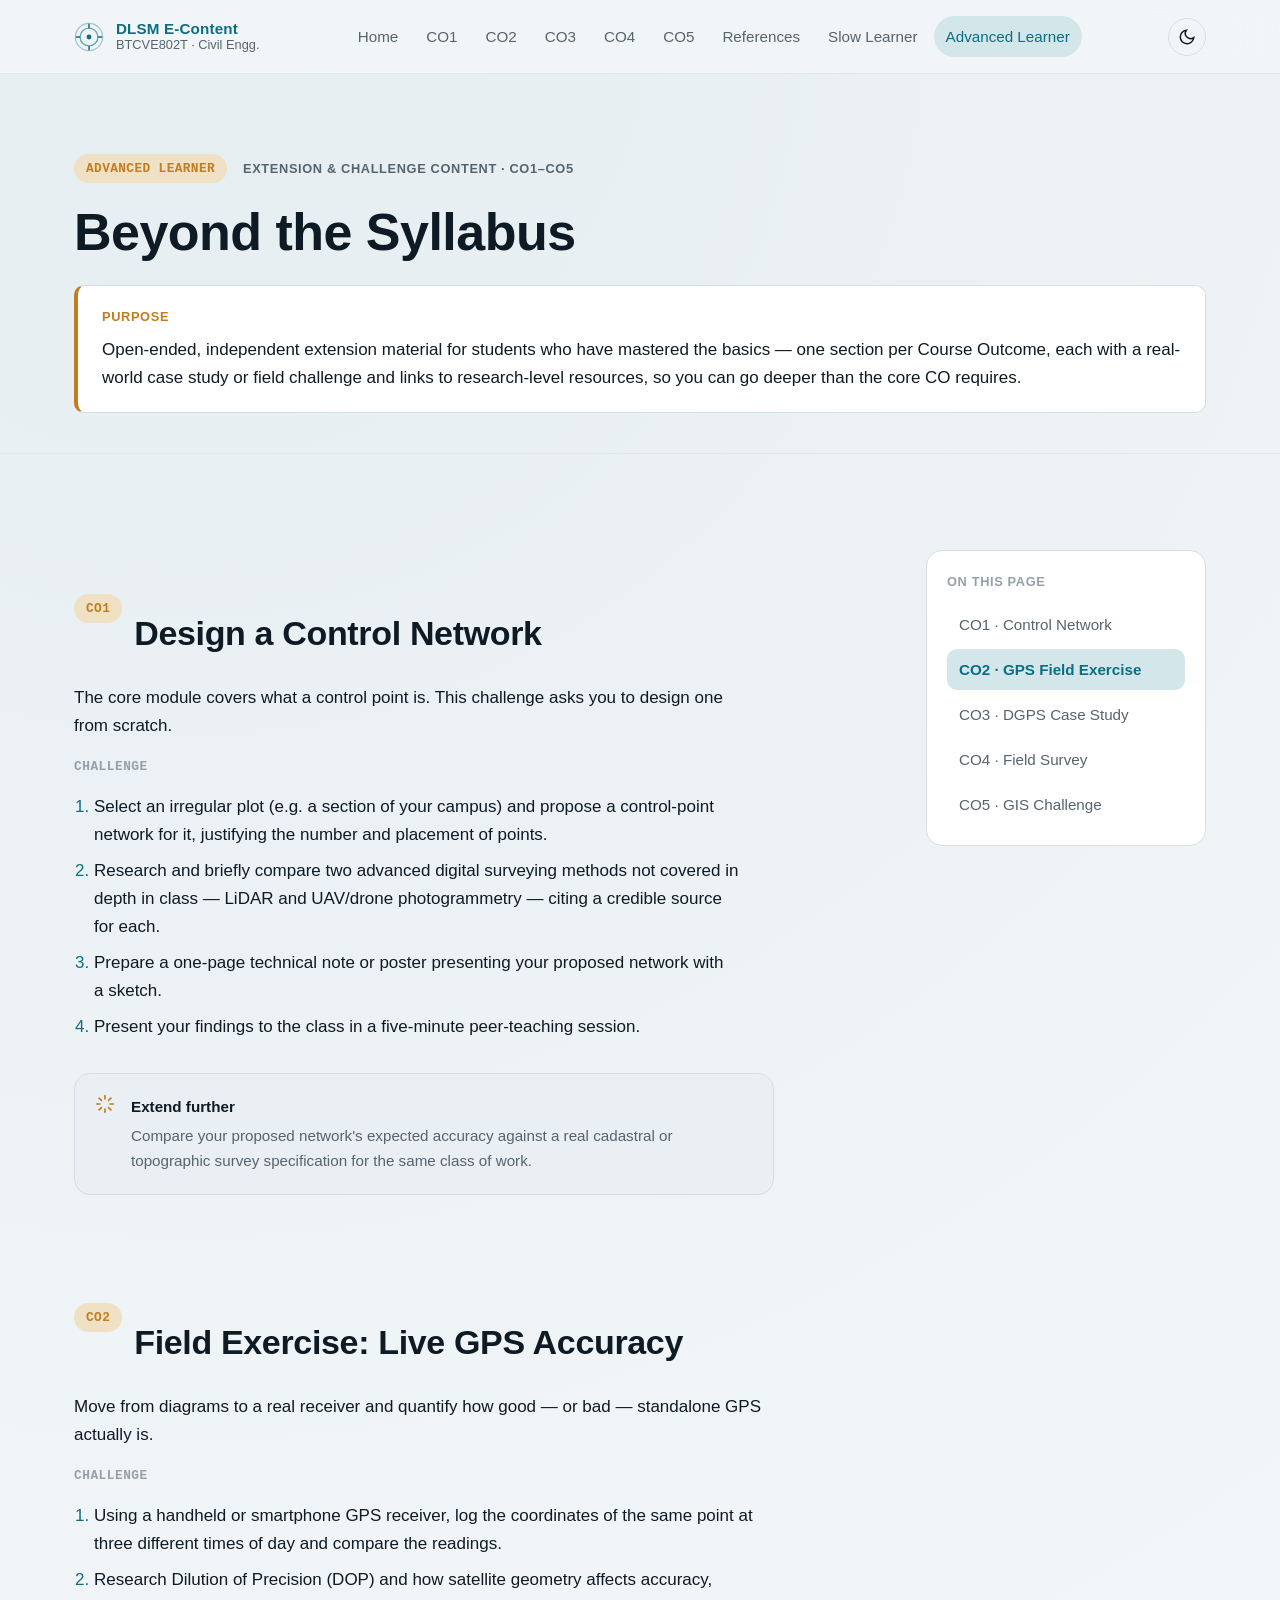
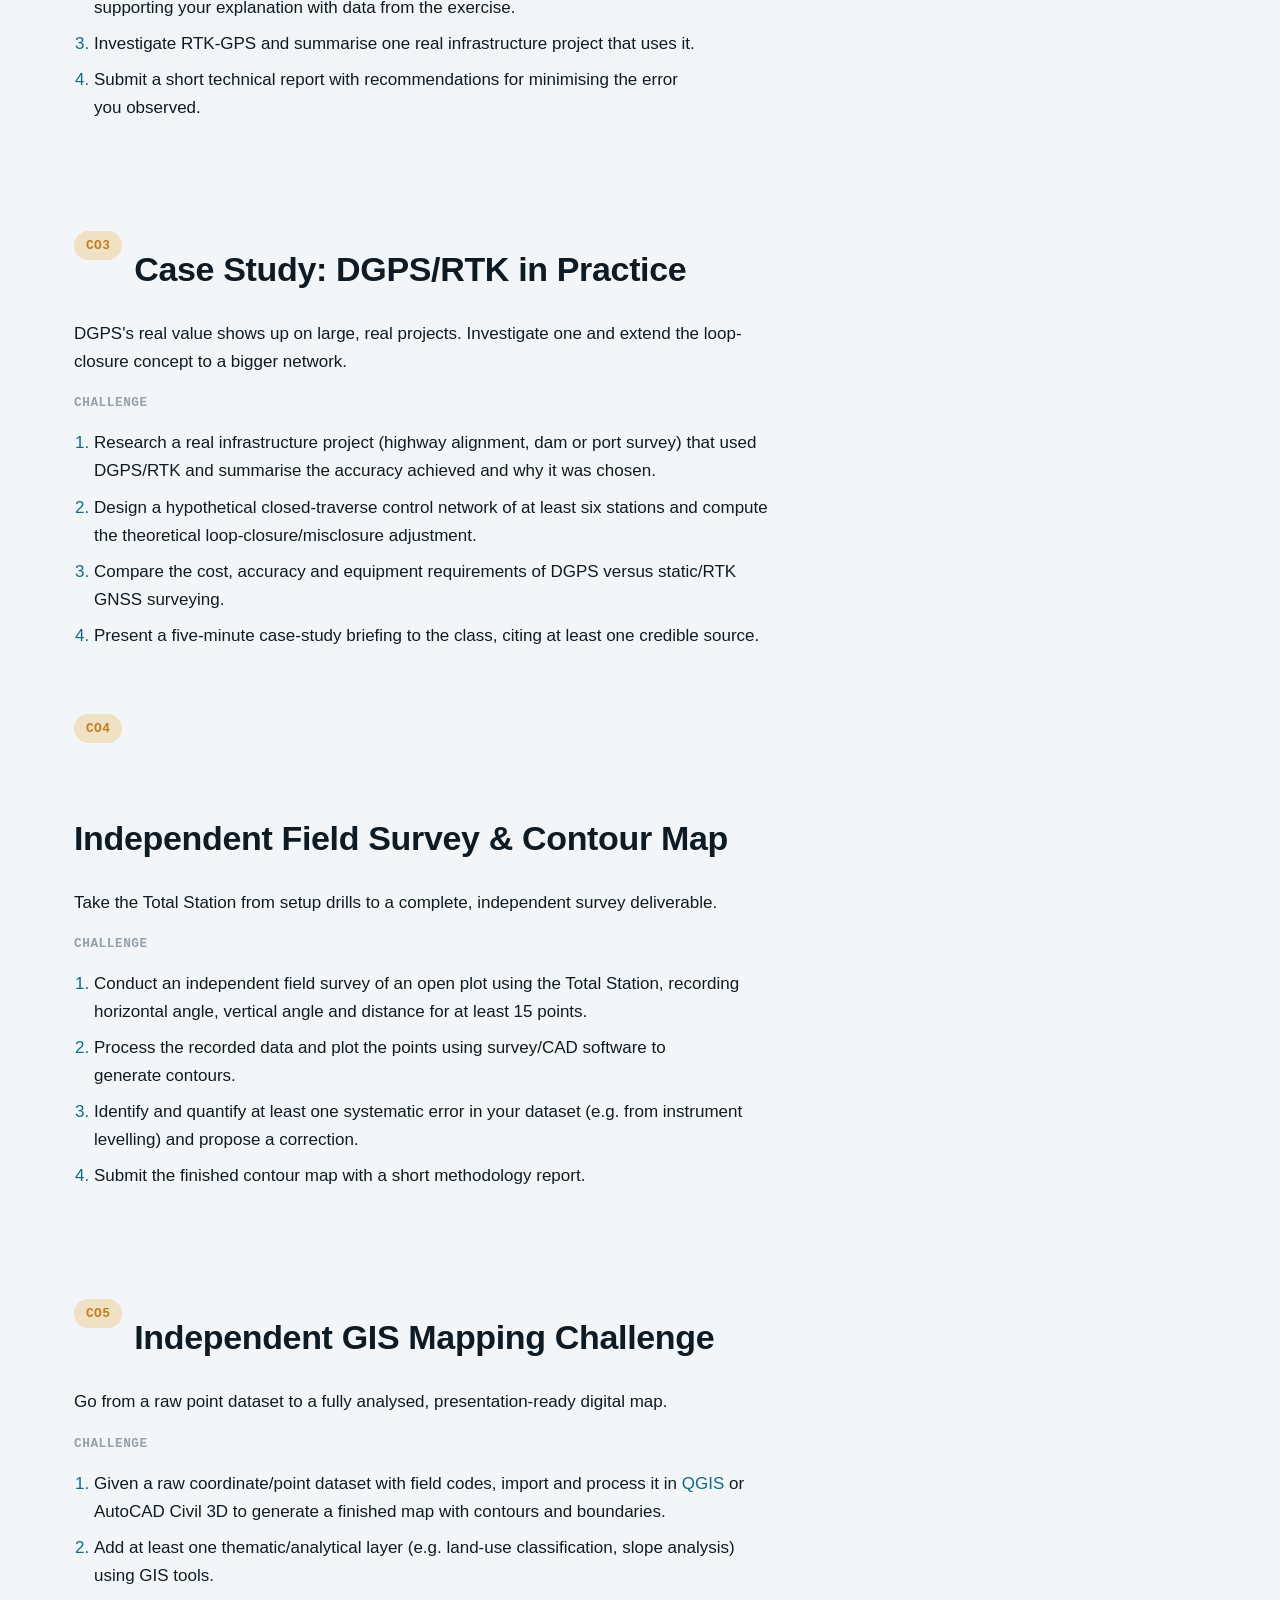
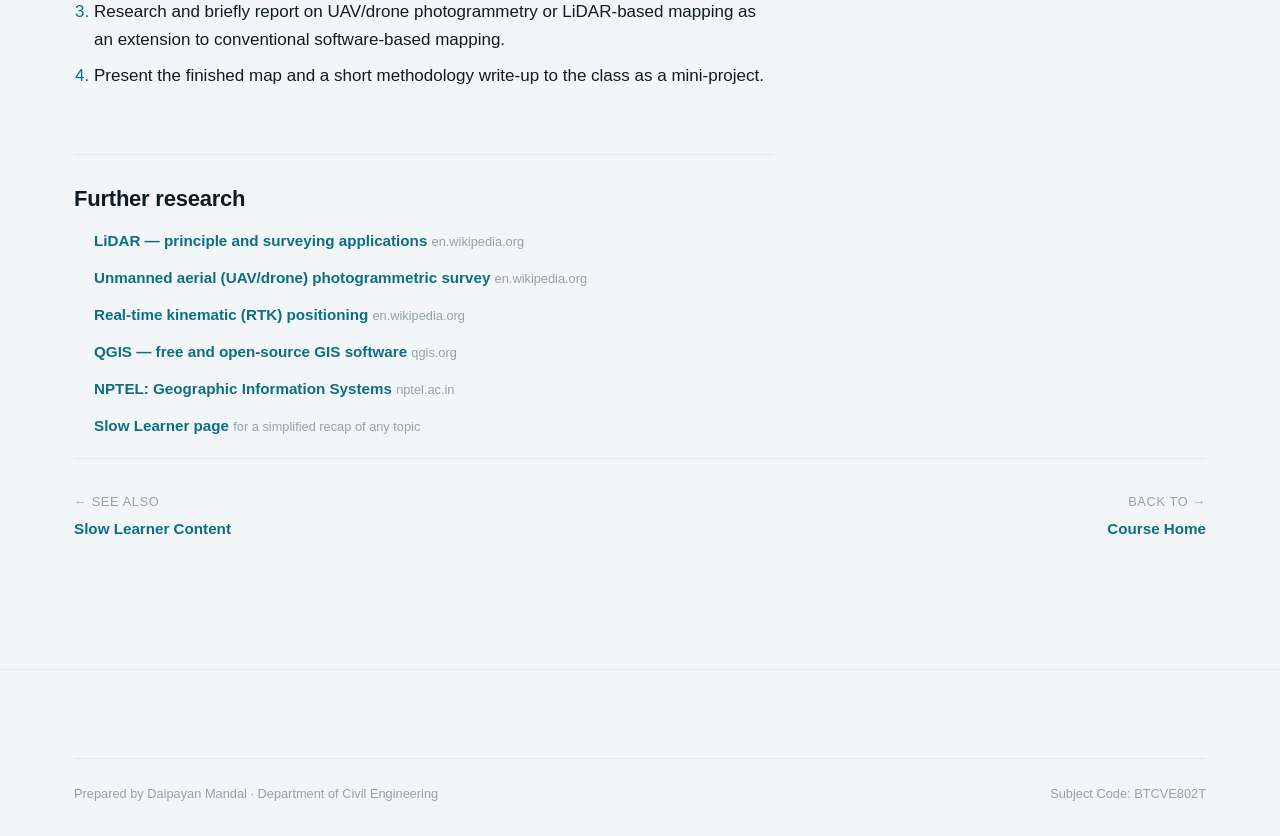
==== advanced-learner.html @ 34d17dd8 "Add Slow Learner and Advanced Learner e-content pages - New slow-learner.html: simplified, guided re" ====
<!DOCTYPE html>
<html lang="en">
<head>
<meta charset="UTF-8" />
<meta name="viewport" content="width=device-width, initial-scale=1.0" />
<title>Advanced Learner Content | DLSM E-Content</title>
<meta name="description" content="Extension e-content for advanced learners covering every Course Outcome (CO1–CO5) of Digital Land Surveying & Mapping — case studies, open-ended challenges and further research links." />
<link rel="preconnect" href="https://api.fontshare.com" />
<link href="https://api.fontshare.com/v2/css?f[]=cabinet-grotesk@700,500,400&f[]=satoshi@400,500,700&f[]=jetbrains-mono@500&display=swap" rel="stylesheet" />
<link rel="icon" href="favicon.svg" type="image/svg+xml" />
<link rel="stylesheet" href="css/style.css" />
</head>
<body>
<a class="skip-link" href="#main">Skip to content</a>

<header class="site-header" data-site-header>
  <div class="container nav-bar">
    <a class="brand" href="index.html" aria-label="Home">
      <svg class="brand-mark" width="30" height="30" viewBox="0 0 32 32" fill="none" aria-hidden="true">
        <circle cx="16" cy="16" r="14.5" stroke="currentColor" stroke-width="1.4" opacity="0.35"/>
        <circle cx="16" cy="16" r="9.5" stroke="currentColor" stroke-width="1.4" opacity="0.6"/>
        <circle cx="16" cy="16" r="2.6" fill="currentColor"/>
        <path d="M16 2.5V6M16 26v3.5M2.5 16H6M26 16h3.5" stroke="currentColor" stroke-width="1.6" stroke-linecap="round"/>
      </svg>
      <span class="brand-text">
        <span class="brand-title">DLSM E-Content</span>
        <span class="brand-sub">BTCVE802T · Civil Engg.</span>
      </span>
    </a>
    <button class="nav-toggle" data-nav-toggle aria-label="Toggle menu" aria-expanded="false">
      <svg width="20" height="20" viewBox="0 0 24 24" fill="none" stroke="currentColor" stroke-width="2" stroke-linecap="round"><path d="M4 6h16M4 12h16M4 18h16"/></svg>
    </button>
    <ul class="nav-links" data-nav-links>
      <li><a href="index.html">Home</a></li>
      <li><a href="co1.html">CO1</a></li>
      <li><a href="co2.html">CO2</a></li>
      <li><a href="co3.html">CO3</a></li>
      <li><a href="co4.html">CO4</a></li>
      <li><a href="co5.html">CO5</a></li>
      <li><a href="references.html">References</a></li>
      <li><a href="slow-learner.html">Slow Learner</a></li>
      <li><a href="advanced-learner.html" aria-current="page">Advanced Learner</a></li>
    </ul>
    <div class="nav-right">
      <button class="theme-toggle" data-theme-toggle aria-label="Toggle dark mode"></button>
    </div>
  </div>
</header>

<main id="main">

  <section class="co-hero">
    <div class="container">
      <div class="co-hero-top">
        <span class="co-badge co-badge--amber">ADVANCED LEARNER</span>
        <span class="unit-tag">Extension &amp; Challenge Content · CO1–CO5</span>
      </div>
      <h1>Beyond the Syllabus</h1>
      <div class="outcome-box outcome-box--amber">
        <span class="label">Purpose</span>
        <p>Open-ended, independent extension material for students who have mastered the basics — one section per Course Outcome, each with a real-world case study or field challenge and links to research-level resources, so you can go deeper than the core CO requires.</p>
      </div>
    </div>
  </section>

  <section class="section">
    <div class="container content-grid">

      <article class="prose">

        <div class="track-heading" id="co1">
          <span class="co-badge co-badge--amber">CO1</span>
          <h2>Design a Control Network</h2>
        </div>
        <p>The core module covers what a control point is. This challenge asks you to design one from scratch.</p>

        <div class="step-block">
          <span class="step-label">Challenge</span>
          <ol>
            <li>Select an irregular plot (e.g. a section of your campus) and propose a control-point network for it, justifying the number and placement of points.</li>
            <li>Research and briefly compare two advanced digital surveying methods not covered in depth in class — LiDAR and UAV/drone photogrammetry — citing a credible source for each.</li>
            <li>Prepare a one-page technical note or poster presenting your proposed network with a sketch.</li>
            <li>Present your findings to the class in a five-minute peer-teaching session.</li>
          </ol>
        </div>

        <div class="callout">
          <span class="icon"><svg width="20" height="20" viewBox="0 0 24 24" fill="none" stroke="currentColor" stroke-width="2" stroke-linecap="round"><path d="M12 2v4M12 18v4M4.9 4.9l2.8 2.8M16.3 16.3l2.8 2.8M2 12h4M18 12h4M4.9 19.1l2.8-2.8M16.3 7.7l2.8-2.8"/></svg></span>
          <div>
            <strong>Extend further</strong>
            <p>Compare your proposed network's expected accuracy against a real cadastral or topographic survey specification for the same class of work.</p>
          </div>
        </div>

        <div class="track-heading" id="co2">
          <span class="co-badge co-badge--amber">CO2</span>
          <h2>Field Exercise: Live GPS Accuracy</h2>
        </div>
        <p>Move from diagrams to a real receiver and quantify how good — or bad — standalone GPS actually is.</p>

        <div class="step-block">
          <span class="step-label">Challenge</span>
          <ol>
            <li>Using a handheld or smartphone GPS receiver, log the coordinates of the same point at three different times of day and compare the readings.</li>
            <li>Research Dilution of Precision (DOP) and how satellite geometry affects accuracy, supporting your explanation with data from the exercise.</li>
            <li>Investigate RTK-GPS and summarise one real infrastructure project that uses it.</li>
            <li>Submit a short technical report with recommendations for minimising the error you observed.</li>
          </ol>
        </div>

        <div class="track-heading" id="co3">
          <span class="co-badge co-badge--amber">CO3</span>
          <h2>Case Study: DGPS/RTK in Practice</h2>
        </div>
        <p>DGPS's real value shows up on large, real projects. Investigate one and extend the loop-closure concept to a bigger network.</p>

        <div class="step-block">
          <span class="step-label">Challenge</span>
          <ol>
            <li>Research a real infrastructure project (highway alignment, dam or port survey) that used DGPS/RTK and summarise the accuracy achieved and why it was chosen.</li>
            <li>Design a hypothetical closed-traverse control network of at least six stations and compute the theoretical loop-closure/misclosure adjustment.</li>
            <li>Compare the cost, accuracy and equipment requirements of DGPS versus static/RTK GNSS surveying.</li>
            <li>Present a five-minute case-study briefing to the class, citing at least one credible source.</li>
          </ol>
        </div>

        <div class="track-heading" id="co4">
          <span class="co-badge co-badge--amber">CO4</span>
          <h2>Independent Field Survey &amp; Contour Map</h2>
        </div>
        <p>Take the Total Station from setup drills to a complete, independent survey deliverable.</p>

        <div class="step-block">
          <span class="step-label">Challenge</span>
          <ol>
            <li>Conduct an independent field survey of an open plot using the Total Station, recording horizontal angle, vertical angle and distance for at least 15 points.</li>
            <li>Process the recorded data and plot the points using survey/CAD software to generate contours.</li>
            <li>Identify and quantify at least one systematic error in your dataset (e.g. from instrument levelling) and propose a correction.</li>
            <li>Submit the finished contour map with a short methodology report.</li>
          </ol>
        </div>

        <div class="track-heading" id="co5">
          <span class="co-badge co-badge--amber">CO5</span>
          <h2>Independent GIS Mapping Challenge</h2>
        </div>
        <p>Go from a raw point dataset to a fully analysed, presentation-ready digital map.</p>

        <div class="step-block">
          <span class="step-label">Challenge</span>
          <ol>
            <li>Given a raw coordinate/point dataset with field codes, import and process it in <a href="https://qgis.org/" target="_blank" rel="noopener">QGIS</a> or AutoCAD Civil 3D to generate a finished map with contours and boundaries.</li>
            <li>Add at least one thematic/analytical layer (e.g. land-use classification, slope analysis) using GIS tools.</li>
            <li>Research and briefly report on UAV/drone photogrammetry or LiDAR-based mapping as an extension to conventional software-based mapping.</li>
            <li>Present the finished map and a short methodology write-up to the class as a mini-project.</li>
          </ol>
        </div>

        <div class="further-reading">
          <h2>Further research</h2>
          <ul>
            <li><a href="https://en.wikipedia.org/wiki/Lidar" target="_blank" rel="noopener">LiDAR — principle and surveying applications</a> <span class="src">en.wikipedia.org</span></li>
            <li><a href="https://en.wikipedia.org/wiki/Unmanned_aerial_photogrammetric_survey" target="_blank" rel="noopener">Unmanned aerial (UAV/drone) photogrammetric survey</a> <span class="src">en.wikipedia.org</span></li>
            <li><a href="https://en.wikipedia.org/wiki/Real-time_kinematic_positioning" target="_blank" rel="noopener">Real-time kinematic (RTK) positioning</a> <span class="src">en.wikipedia.org</span></li>
            <li><a href="https://qgis.org/" target="_blank" rel="noopener">QGIS — free and open-source GIS software</a> <span class="src">qgis.org</span></li>
            <li><a href="https://nptel.ac.in/courses/105107206" target="_blank" rel="noopener">NPTEL: Geographic Information Systems</a> <span class="src">nptel.ac.in</span></li>
            <li><a href="slow-learner.html">Slow Learner page</a> <span class="src">for a simplified recap of any topic</span></li>
          </ul>
        </div>

      </article>

      <aside class="toc" aria-label="On this page">
        <span class="label">On this page</span>
        <ul>
          <li><a href="#co1">CO1 · Control Network</a></li>
          <li><a href="#co2">CO2 · GPS Field Exercise</a></li>
          <li><a href="#co3">CO3 · DGPS Case Study</a></li>
          <li><a href="#co4">CO4 · Field Survey</a></li>
          <li><a href="#co5">CO5 · GIS Challenge</a></li>
        </ul>
      </aside>

    </div>

    <div class="container">
      <div class="co-pager">
        <a class="pager-link" href="slow-learner.html"><span class="dir">← See also</span><span class="title">Slow Learner Content</span></a>
        <a class="pager-link next" href="index.html"><span class="dir">Back to →</span><span class="title">Course Home</span></a>
      </div>
    </div>
  </section>

</main>

<footer class="site-footer">
  <div class="container">
    <div class="footer-bottom">
      <span>Prepared by Daipayan Mandal · Department of Civil Engineering</span>
      <span>Subject Code: BTCVE802T</span>
    </div>
  </div>
</footer>

<script src="js/script.js"></script>
</body>
</html>
---- css/style.css ----
/* =========================================================
   Digital Land Surveying & Mapping — E-Content
   Design system + base styles
   ========================================================= */

/* ---------- Design tokens ---------- */
:root, [data-theme='light'] {
  /* Surfaces */
  --color-bg: #f3f6f8;
  --color-surface: #ffffff;
  --color-surface-2: #f8fafb;
  --color-surface-offset: #eaeff3;
  --color-surface-offset-2: #dde5ea;
  --color-border: #d6dee4;
  --color-divider: #e2e8ec;

  /* Text */
  --color-text: #0f1b24;
  --color-text-muted: #56646d;
  --color-text-faint: #94a1aa;
  --color-text-inverse: #f6f9fb;

  /* Primary accent — signal teal */
  --color-primary: #0c6e82;
  --color-primary-hover: #095566;
  --color-primary-active: #073e4b;
  --color-primary-highlight: #d3e6ea;

  /* Secondary accent — survey amber (sparingly, badges/highlights only) */
  --color-amber: #c17d1f;
  --color-amber-highlight: #f0e0c4;

  --color-success: #3f7d3a;
  --color-success-highlight: #d8e8d5;

  --radius-sm: 0.375rem;
  --radius-md: 0.625rem;
  --radius-lg: 1rem;
  --radius-xl: 1.5rem;
  --radius-full: 9999px;

  --transition-interactive: 180ms cubic-bezier(0.16, 1, 0.3, 1);

  --shadow-sm: 0 1px 2px oklch(0.2 0.02 220 / 0.06);
  --shadow-md: 0 6px 20px oklch(0.2 0.02 220 / 0.08);
  --shadow-lg: 0 16px 40px oklch(0.2 0.02 220 / 0.14);

  --content-narrow: 640px;
  --content-default: 960px;
  --content-wide: 1180px;

  --font-display: 'Cabinet Grotesk', 'Segoe UI', sans-serif;
  --font-body: 'Satoshi', 'Segoe UI', sans-serif;
  --font-mono: 'JetBrains Mono', 'Courier New', monospace;
}

[data-theme='dark'] {
  --color-bg: #0c1418;
  --color-surface: #101b20;
  --color-surface-2: #142129;
  --color-surface-offset: #17242b;
  --color-surface-offset-2: #1d2c34;
  --color-border: #26363e;
  --color-divider: #1c2b32;

  --color-text: #dce6ea;
  --color-text-muted: #8fa0a8;
  --color-text-faint: #5d6e76;
  --color-text-inverse: #0c1418;

  --color-primary: #4fb2c4;
  --color-primary-hover: #6fc4d3;
  --color-primary-active: #8bd1de;
  --color-primary-highlight: #17333a;

  --color-amber: #e0a545;
  --color-amber-highlight: #3a2f1c;

  --color-success: #7fbf78;
  --color-success-highlight: #1f3220;

  --shadow-sm: 0 1px 2px oklch(0 0 0 / 0.3);
  --shadow-md: 0 6px 20px oklch(0 0 0 / 0.35);
  --shadow-lg: 0 16px 40px oklch(0 0 0 / 0.45);
}

/* ---------- Type scale ---------- */
:root {
  --text-xs: clamp(0.75rem, 0.7rem + 0.25vw, 0.8rem);
  --text-sm: clamp(0.875rem, 0.83rem + 0.2vw, 0.95rem);
  --text-base: clamp(1rem, 0.96rem + 0.2vw, 1.0625rem);
  --text-lg: clamp(1.125rem, 1.02rem + 0.5vw, 1.375rem);
  --text-xl: clamp(1.5rem, 1.25rem + 1.1vw, 2.125rem);
  --text-2xl: clamp(2rem, 1.4rem + 2.4vw, 3.25rem);
  --text-hero: clamp(2.5rem, 1.2rem + 4.5vw, 4.75rem);

  --space-1: 0.25rem;
  --space-2: 0.5rem;
  --space-3: 0.75rem;
  --space-4: 1rem;
  --space-5: 1.25rem;
  --space-6: 1.5rem;
  --space-8: 2rem;
  --space-10: 2.5rem;
  --space-12: 3rem;
  --space-16: 4rem;
  --space-20: 5rem;
  --space-24: 6rem;
  --space-32: 8rem;
}

/* ---------- Base ---------- */
*, *::before, *::after { box-sizing: border-box; margin: 0; padding: 0; }

html {
  -webkit-text-size-adjust: none;
  text-size-adjust: none;
  -webkit-font-smoothing: antialiased;
  -moz-osx-font-smoothing: grayscale;
  scroll-behavior: smooth;
  scroll-padding-top: 88px;
}

body {
  min-height: 100dvh;
  line-height: 1.65;
  font-family: var(--font-body);
  font-size: var(--text-base);
  color: var(--color-text);
  background-color: var(--color-bg);
  background-image:
    radial-gradient(circle at 15% 0%, oklch(from var(--color-primary) l c h / 0.06), transparent 45%);
}

img, svg, picture, video, canvas { display: block; max-width: 100%; height: auto; }
ul[role='list'], ol[role='list'] { list-style: none; }
input, button, textarea, select { font: inherit; color: inherit; }

h1, h2, h3, h4 { font-family: var(--font-display); text-wrap: balance; line-height: 1.12; letter-spacing: -0.01em; color: var(--color-text); }
p, li, figcaption { text-wrap: pretty; }

a { color: var(--color-primary); text-decoration: none; }
a:hover { color: var(--color-primary-hover); }

::selection { background: oklch(from var(--color-primary) l c h / 0.25); color: var(--color-text); }
:focus-visible { outline: 2px solid var(--color-primary); outline-offset: 3px; border-radius: var(--radius-sm); }

@media (prefers-reduced-motion: reduce) {
  *, *::before, *::after {
    animation-duration: 0.01ms !important;
    animation-iteration-count: 1 !important;
    transition-duration: 0.01ms !important;
    scroll-behavior: auto !important;
  }
}

button { cursor: pointer; background: none; border: none; }
table { border-collapse: collapse; width: 100%; }

a, button, [role='button'] {
  transition: color var(--transition-interactive), background var(--transition-interactive),
    border-color var(--transition-interactive), box-shadow var(--transition-interactive), transform var(--transition-interactive);
}

.sr-only {
  position: absolute; width: 1px; height: 1px; padding: 0; margin: -1px;
  overflow: hidden; clip: rect(0,0,0,0); white-space: nowrap; border-width: 0;
}

.container {
  width: 100%;
  max-width: var(--content-wide);
  margin-inline: auto;
  padding-inline: var(--space-6);
}
.container--narrow { max-width: var(--content-narrow); }
.container--default { max-width: var(--content-default); }

.section { padding-block: clamp(var(--space-12), 8vw, var(--space-24)); }
.section--tight { padding-block: clamp(var(--space-8), 5vw, var(--space-16)); }

/* ---------- Header ---------- */
.site-header {
  position: sticky; top: 0; z-index: 50;
  background: oklch(from var(--color-bg) l c h / 0.86);
  backdrop-filter: blur(14px);
  border-bottom: 1px solid var(--color-divider);
  transition: transform 0.3s cubic-bezier(0.16,1,0.3,1), box-shadow 0.3s cubic-bezier(0.16,1,0.3,1);
}
.site-header--hidden { transform: translateY(-100%); }
.site-header--scrolled { box-shadow: var(--shadow-sm); }

.nav-bar {
  display: flex; align-items: center; justify-content: space-between;
  gap: var(--space-4);
  padding-block: var(--space-4);
}

.brand { display: flex; align-items: center; gap: var(--space-3); }
.brand-mark { color: var(--color-primary); flex-shrink: 0; }
.brand-text { display: flex; flex-direction: column; line-height: 1.15; }
.brand-title { font-family: var(--font-display); font-size: var(--text-sm); font-weight: 700; letter-spacing: 0.01em; }
.brand-sub { font-size: var(--text-xs); color: var(--color-text-muted); }

.nav-links {
  display: flex; align-items: center; gap: var(--space-1);
  list-style: none;
}
.nav-links a {
  display: inline-flex; align-items: center;
  padding: var(--space-2) var(--space-3);
  border-radius: var(--radius-full);
  font-size: var(--text-sm); font-weight: 500;
  color: var(--color-text-muted);
}
.nav-links a:hover { color: var(--color-text); background: var(--color-surface-offset); }
.nav-links a[aria-current='page'] { color: var(--color-primary); background: var(--color-primary-highlight); }

.nav-toggle {
  display: none;
  width: 40px; height: 40px; border-radius: var(--radius-md);
  align-items: center; justify-content: center;
  border: 1px solid var(--color-border);
  color: var(--color-text);
}

.theme-toggle {
  width: 38px; height: 38px; border-radius: var(--radius-full);
  border: 1px solid var(--color-border);
  display: inline-flex; align-items: center; justify-content: center;
  color: var(--color-text);
  flex-shrink: 0;
}
.theme-toggle:hover { background: var(--color-surface-offset); border-color: var(--color-text-faint); }

.nav-right { display: flex; align-items: center; gap: var(--space-2); }

@media (max-width: 860px) {
  .nav-links {
    position: fixed; inset: 68px var(--space-4) auto var(--space-4);
    flex-direction: column; align-items: stretch;
    background: var(--color-surface); border: 1px solid var(--color-border);
    border-radius: var(--radius-lg); box-shadow: var(--shadow-lg);
    padding: var(--space-3);
    transform: translateY(-12px); opacity: 0; pointer-events: none;
    transition: transform var(--transition-interactive), opacity var(--transition-interactive);
  }
  .nav-links.is-open { transform: translateY(0); opacity: 1; pointer-events: auto; }
  .nav-links a { padding: var(--space-3); border-radius: var(--radius-md); }
  .nav-toggle { display: inline-flex; }
}

/* ---------- Buttons ---------- */
.btn {
  display: inline-flex; align-items: center; gap: var(--space-2);
  padding: var(--space-3) var(--space-6);
  border-radius: var(--radius-full);
  font-size: var(--text-sm); font-weight: 600;
  border: 1px solid transparent;
}
.btn--primary { background: var(--color-primary); color: var(--color-text-inverse); }
.btn--primary:hover { background: var(--color-primary-hover); color: var(--color-text-inverse); }
.btn--ghost { border-color: var(--color-border); color: var(--color-text); }
.btn--ghost:hover { background: var(--color-surface-offset); color: var(--color-text); }

/* ---------- Hero ---------- */
.hero {
  position: relative;
  overflow: hidden;
  padding-block: clamp(var(--space-16), 10vw, var(--space-32)) clamp(var(--space-12), 6vw, var(--space-20));
}
.hero-grid {
  display: grid; gap: var(--space-10);
  grid-template-columns: 1.15fr 0.85fr;
  align-items: center;
}
@media (max-width: 900px) { .hero-grid { grid-template-columns: 1fr; } }

.eyebrow {
  display: inline-flex; align-items: center; gap: var(--space-2);
  font-size: var(--text-xs); font-weight: 700; letter-spacing: 0.08em; text-transform: uppercase;
  color: var(--color-primary);
  padding: var(--space-1) var(--space-3);
  background: var(--color-primary-highlight);
  border-radius: var(--radius-full);
  margin-bottom: var(--space-5);
}

.hero h1 { font-size: var(--text-hero); margin-bottom: var(--space-5); }
.hero-lede { font-size: var(--text-lg); color: var(--color-text-muted); max-width: 56ch; margin-bottom: var(--space-8); }
.hero-actions { display: flex; gap: var(--space-3); flex-wrap: wrap; margin-bottom: var(--space-10); }

.hero-meta {
  display: grid; grid-template-columns: repeat(3, auto);
  gap: var(--space-6);
}
@media (max-width: 560px) { .hero-meta { grid-template-columns: 1fr 1fr; } }
.hero-meta-item .num { font-family: var(--font-display); font-size: var(--text-xl); color: var(--color-primary); }
.hero-meta-item .label { font-size: var(--text-xs); color: var(--color-text-muted); text-transform: uppercase; letter-spacing: 0.04em; }

.hero-visual { position: relative; }

/* ---------- Contour / topo decorative pattern ---------- */
.topo-bg {
  position: absolute; inset: 0; z-index: -1;
  opacity: 0.5; pointer-events: none;
}
[data-theme='dark'] .topo-bg { opacity: 0.3; }

/* ---------- Section headings ---------- */
.section-head { max-width: 62ch; margin-bottom: var(--space-10); }
.section-head h2 { font-size: var(--text-2xl); margin-bottom: var(--space-4); }
.section-head p { color: var(--color-text-muted); font-size: var(--text-base); }

/* ---------- CO Cards ---------- */
.co-grid { display: grid; grid-template-columns: repeat(auto-fit, minmax(260px, 1fr)); gap: var(--space-5); }

.co-card {
  position: relative;
  display: flex; flex-direction: column; gap: var(--space-4);
  padding: var(--space-6);
  background: var(--color-surface);
  border: 1px solid var(--color-border);
  border-radius: var(--radius-lg);
  box-shadow: var(--shadow-sm);
  transition: transform var(--transition-interactive), box-shadow var(--transition-interactive), border-color var(--transition-interactive);
}
.co-card:hover { transform: translateY(-4px); box-shadow: var(--shadow-md); border-color: var(--color-primary); }

.co-badge {
  display: inline-flex; align-items: center; justify-content: center;
  width: fit-content;
  padding: var(--space-1) var(--space-3);
  border-radius: var(--radius-full);
  background: var(--color-primary-highlight); color: var(--color-primary);
  font-family: var(--font-mono); font-size: var(--text-xs); font-weight: 700; letter-spacing: 0.03em;
}
.co-card h3 { font-size: var(--text-lg); }
.co-card p { color: var(--color-text-muted); font-size: var(--text-sm); }
.co-card .co-unit { font-size: var(--text-xs); color: var(--color-text-faint); text-transform: uppercase; letter-spacing: 0.04em; }
.co-card .co-link { display: inline-flex; align-items: center; gap: var(--space-2); font-size: var(--text-sm); font-weight: 600; margin-top: auto; }
.co-card .co-link svg { transition: transform var(--transition-interactive); }
.co-card:hover .co-link svg { transform: translateX(3px); }

/* ---------- Content blocks (CO pages) ---------- */
.co-hero {
  padding-block: clamp(var(--space-12), 7vw, var(--space-20)) var(--space-10);
  border-bottom: 1px solid var(--color-divider);
}
.co-hero-top { display: flex; align-items: center; gap: var(--space-4); margin-bottom: var(--space-5); flex-wrap: wrap; }
.co-hero h1 { font-size: var(--text-2xl); margin-bottom: var(--space-4); max-width: 26ch; }
.co-hero .unit-tag {
  font-size: var(--text-xs); font-weight: 600; text-transform: uppercase; letter-spacing: 0.05em;
  color: var(--color-text-muted);
}

.outcome-box {
  background: var(--color-surface);
  border: 1px solid var(--color-border);
  border-left: 4px solid var(--color-primary);
  border-radius: var(--radius-md);
  padding: var(--space-5) var(--space-6);
  margin-top: var(--space-6);
}
.outcome-box .label { font-size: var(--text-xs); font-weight: 700; text-transform: uppercase; letter-spacing: 0.05em; color: var(--color-primary); margin-bottom: var(--space-2); display: block; }
.outcome-box p { font-size: var(--text-base); font-weight: 500; }
.outcome-box--amber { border-left-color: var(--color-amber); }
.outcome-box--amber .label { color: var(--color-amber); }

.co-badge--amber { background: var(--color-amber-highlight); color: var(--color-amber); }

/* ---------- Learner-track subsection headers ---------- */
.track-heading {
  display: flex; align-items: center; gap: var(--space-3); flex-wrap: wrap;
  margin-top: var(--space-16); margin-bottom: var(--space-4); scroll-margin-top: 100px;
}
.track-heading:first-child { margin-top: 0; }
.track-heading h2 { margin: 0; font-size: var(--text-xl); }
.track-heading .co-badge { flex-shrink: 0; }

.step-block { margin-bottom: var(--space-6); }
.step-block .step-label {
  font-family: var(--font-mono); font-size: var(--text-xs); font-weight: 700;
  text-transform: uppercase; letter-spacing: 0.04em; color: var(--color-text-faint);
  display: block; margin-bottom: var(--space-2);
}

.content-grid {
  display: grid; grid-template-columns: minmax(0,1fr) 280px; gap: var(--space-12);
  align-items: start;
}
@media (max-width: 900px) { .content-grid { grid-template-columns: 1fr; } }

.toc {
  position: sticky; top: 104px;
  border: 1px solid var(--color-border);
  border-radius: var(--radius-lg);
  padding: var(--space-5);
  background: var(--color-surface);
}
.toc .label { font-size: var(--text-xs); font-weight: 700; text-transform: uppercase; letter-spacing: 0.05em; color: var(--color-text-faint); margin-bottom: var(--space-3); display: block; }
.toc ul { display: flex; flex-direction: column; gap: var(--space-1); list-style: none; }
.toc a { display: block; padding: var(--space-2) var(--space-3); border-radius: var(--radius-md); font-size: var(--text-sm); color: var(--color-text-muted); }
.toc a:hover { background: var(--color-surface-offset); color: var(--color-text); }
.toc a.is-active { background: var(--color-primary-highlight); color: var(--color-primary); font-weight: 600; }
@media (max-width: 900px) { .toc { position: static; } }

.prose { max-width: 74ch; }
.prose h2 { font-size: var(--text-xl); margin-top: var(--space-16); margin-bottom: var(--space-4); scroll-margin-top: 100px; }
.prose h2:first-child { margin-top: 0; }
.prose h3 { font-size: var(--text-lg); margin-top: var(--space-8); margin-bottom: var(--space-3); }
.prose p { margin-bottom: var(--space-4); color: var(--color-text); }
.prose ul, .prose ol { margin: var(--space-4) 0 var(--space-5) var(--space-5); display: flex; flex-direction: column; gap: var(--space-2); }
.prose ul { list-style: disc; }
.prose ol { list-style: decimal; }
.prose li::marker { color: var(--color-primary); }
.prose figure { margin: var(--space-8) 0; }
.prose figcaption { font-size: var(--text-xs); color: var(--color-text-faint); text-align: center; margin-top: var(--space-3); }

.diagram-card {
  background: var(--color-surface);
  border: 1px solid var(--color-border);
  border-radius: var(--radius-lg);
  padding: var(--space-6);
}

.callout {
  display: flex; gap: var(--space-4);
  background: var(--color-surface-offset);
  border: 1px solid var(--color-border);
  border-radius: var(--radius-lg);
  padding: var(--space-5);
  margin: var(--space-8) 0;
}
.callout .icon { color: var(--color-amber); flex-shrink: 0; }
.callout strong { display: block; margin-bottom: var(--space-1); font-size: var(--text-sm); }
.callout p { font-size: var(--text-sm); color: var(--color-text-muted); margin: 0; }

.co-grid, .error-grid { list-style: none; }
.error-grid { display: grid; grid-template-columns: repeat(auto-fit, minmax(200px,1fr)); gap: var(--space-4); margin: var(--space-6) 0; }
.error-item {
  background: var(--color-surface); border: 1px solid var(--color-border);
  border-radius: var(--radius-md); padding: var(--space-4);
}
.error-item .tag { font-family: var(--font-mono); font-size: var(--text-xs); color: var(--color-primary); font-weight: 700; }
.error-item p { font-size: var(--text-sm); color: var(--color-text-muted); margin-top: var(--space-1); }

table.data-table { margin: var(--space-6) 0; font-size: var(--text-sm); border: 1px solid var(--color-border); border-radius: var(--radius-md); overflow: hidden; }
table.data-table th, table.data-table td { padding: var(--space-3) var(--space-4); border-bottom: 1px solid var(--color-divider); text-align: left; }
table.data-table th { background: var(--color-surface-offset); font-family: var(--font-display); font-weight: 600; }
table.data-table tr:last-child td { border-bottom: none; }

.further-reading { margin-top: var(--space-16); border-top: 1px solid var(--color-divider); padding-top: var(--space-8); }
.further-reading h2 { font-size: var(--text-lg); margin-bottom: var(--space-4); }
.further-reading ul { display: flex; flex-direction: column; gap: var(--space-3); list-style: none; }
.further-reading li { font-size: var(--text-sm); }
.further-reading a { font-weight: 600; }
.further-reading .src { color: var(--color-text-faint); font-size: var(--text-xs); }

.co-pager {
  display: flex; justify-content: space-between; align-items: center; gap: var(--space-4);
  border-top: 1px solid var(--color-divider);
  padding-block: var(--space-8);
  flex-wrap: wrap;
}
.pager-link { display: flex; flex-direction: column; gap: var(--space-1); max-width: 40%; }
.pager-link.next { align-items: flex-end; text-align: right; margin-left: auto; }
.pager-link .dir { font-size: var(--text-xs); color: var(--color-text-faint); text-transform: uppercase; letter-spacing: 0.05em; }
.pager-link .title { font-weight: 600; font-size: var(--text-sm); }

/* ---------- References page ---------- */
.ref-table-wrap { overflow-x: auto; }

/* ---------- Footer ---------- */
.site-footer { border-top: 1px solid var(--color-divider); padding-block: var(--space-12) var(--space-8); }
.footer-grid { display: flex; justify-content: space-between; gap: var(--space-8); flex-wrap: wrap; }
.footer-brand p { color: var(--color-text-muted); font-size: var(--text-sm); max-width: 40ch; margin-top: var(--space-3); }
.footer-cols { display: flex; gap: var(--space-12); flex-wrap: wrap; }
.footer-col .label { font-size: var(--text-xs); font-weight: 700; text-transform: uppercase; letter-spacing: 0.05em; color: var(--color-text-faint); margin-bottom: var(--space-3); display: block; }
.footer-col ul { display: flex; flex-direction: column; gap: var(--space-2); list-style: none; }
.footer-col a { font-size: var(--text-sm); color: var(--color-text-muted); }
.footer-col a:hover { color: var(--color-primary); }
.footer-bottom { margin-top: var(--space-10); padding-top: var(--space-6); border-top: 1px solid var(--color-divider); font-size: var(--text-xs); color: var(--color-text-faint); display: flex; justify-content: space-between; flex-wrap: wrap; gap: var(--space-2); }

/* ---------- Skip link ---------- */
.skip-link {
  position: absolute; left: -9999px; top: 0; z-index: 100;
  background: var(--color-primary); color: var(--color-text-inverse);
  padding: var(--space-3) var(--space-5); border-radius: var(--radius-md);
}
.skip-link:focus { left: var(--space-4); top: var(--space-4); }
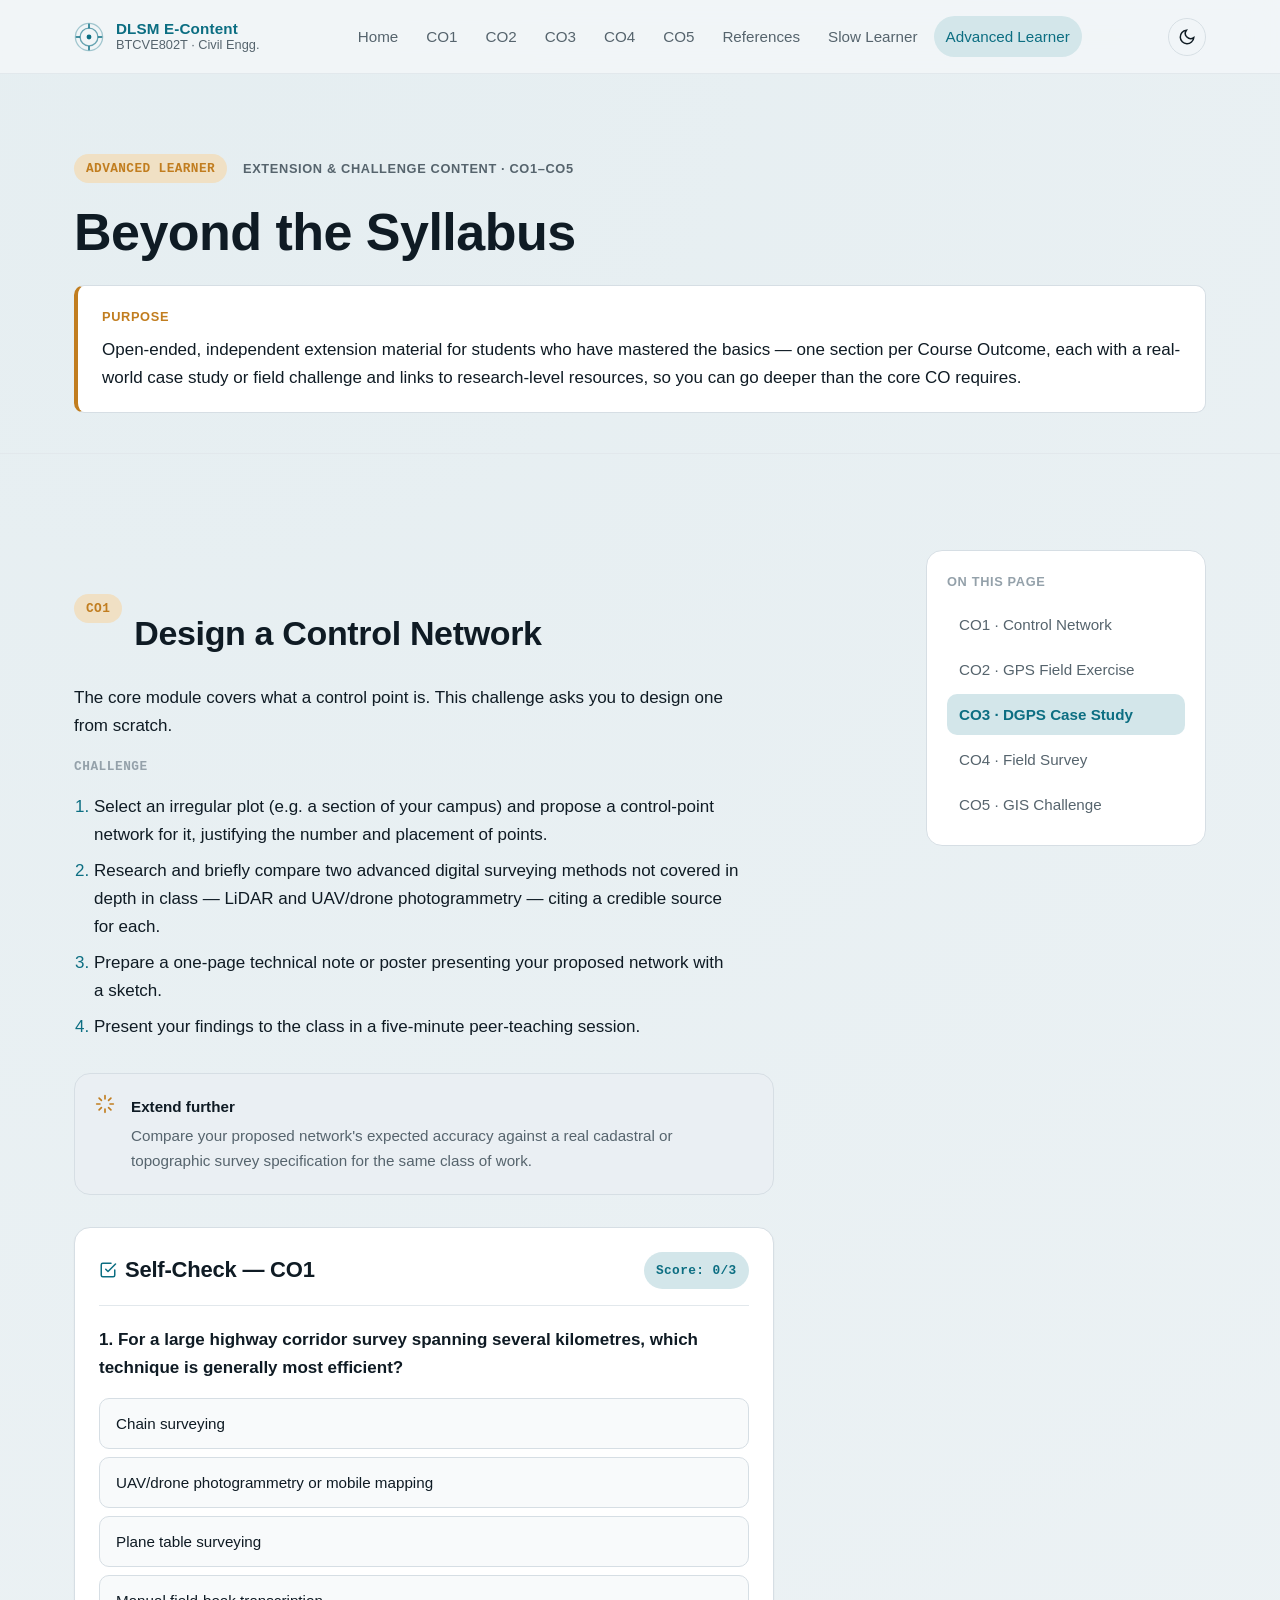
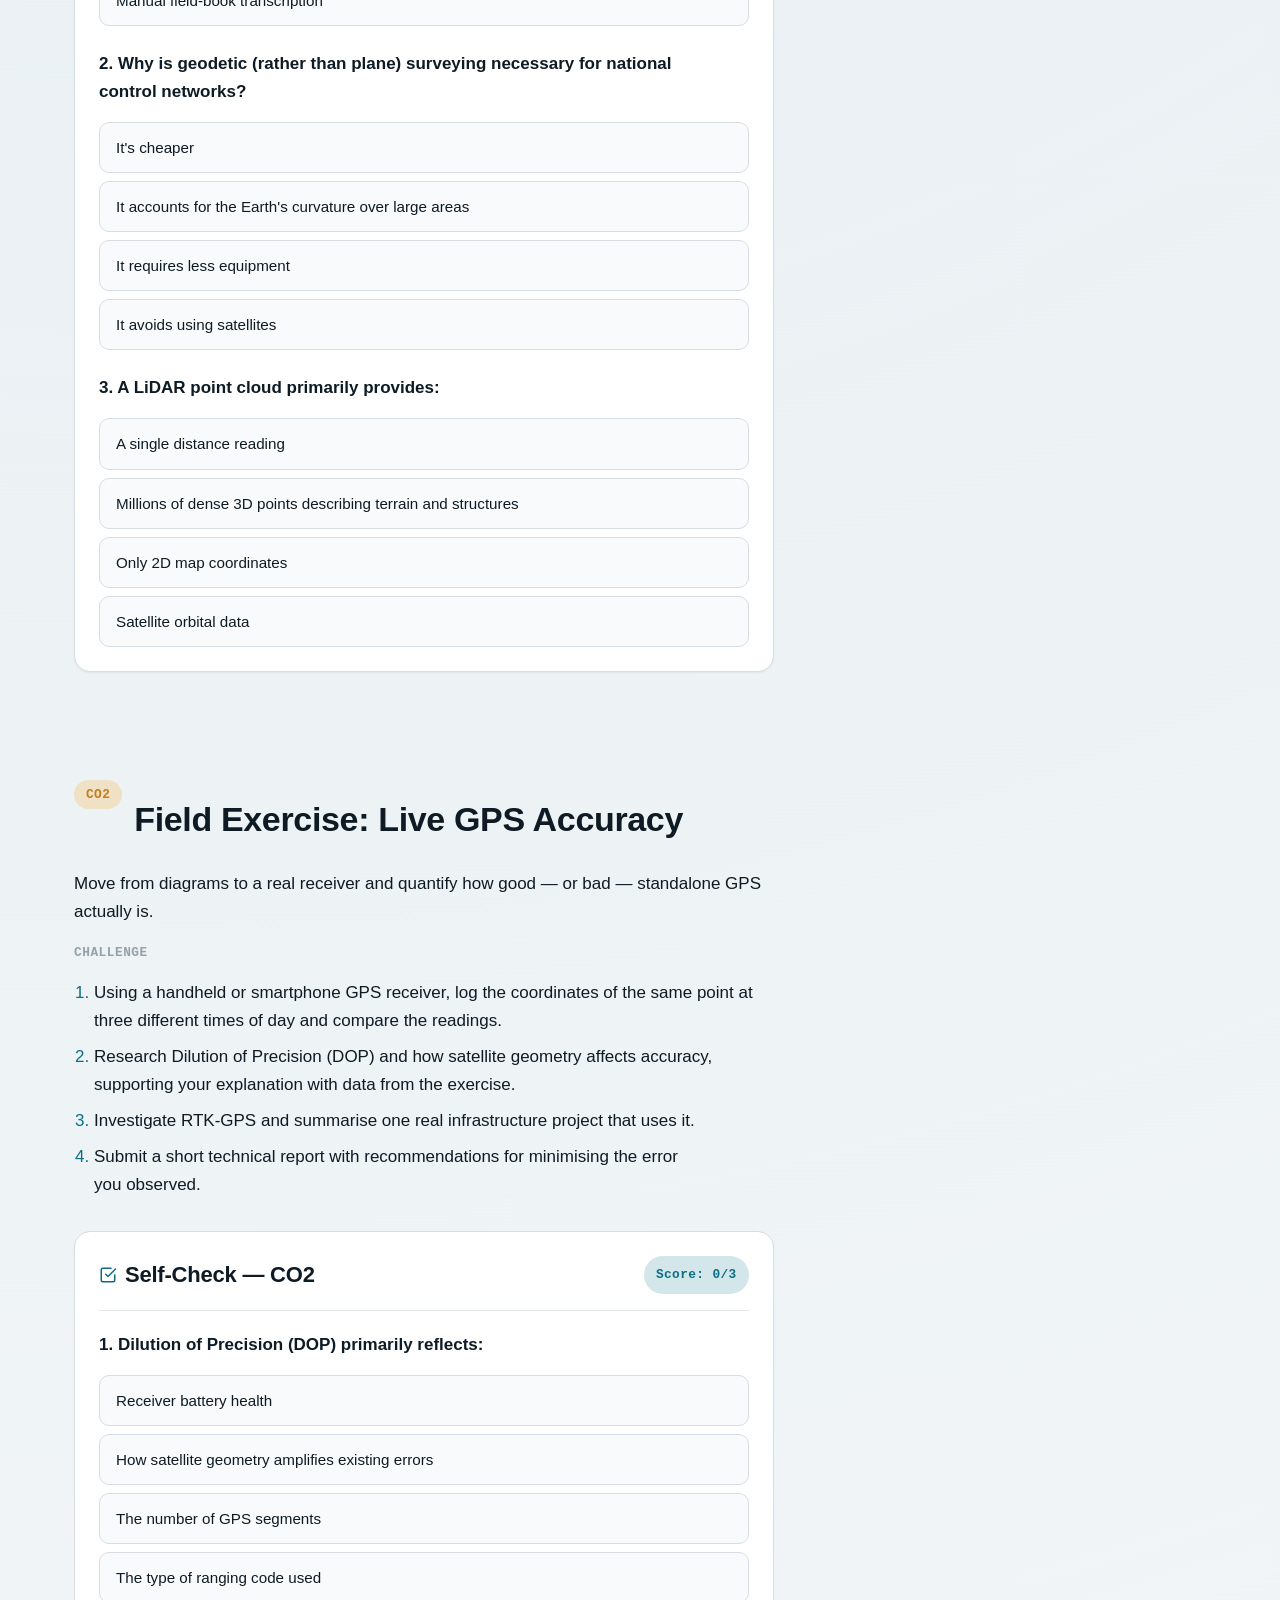
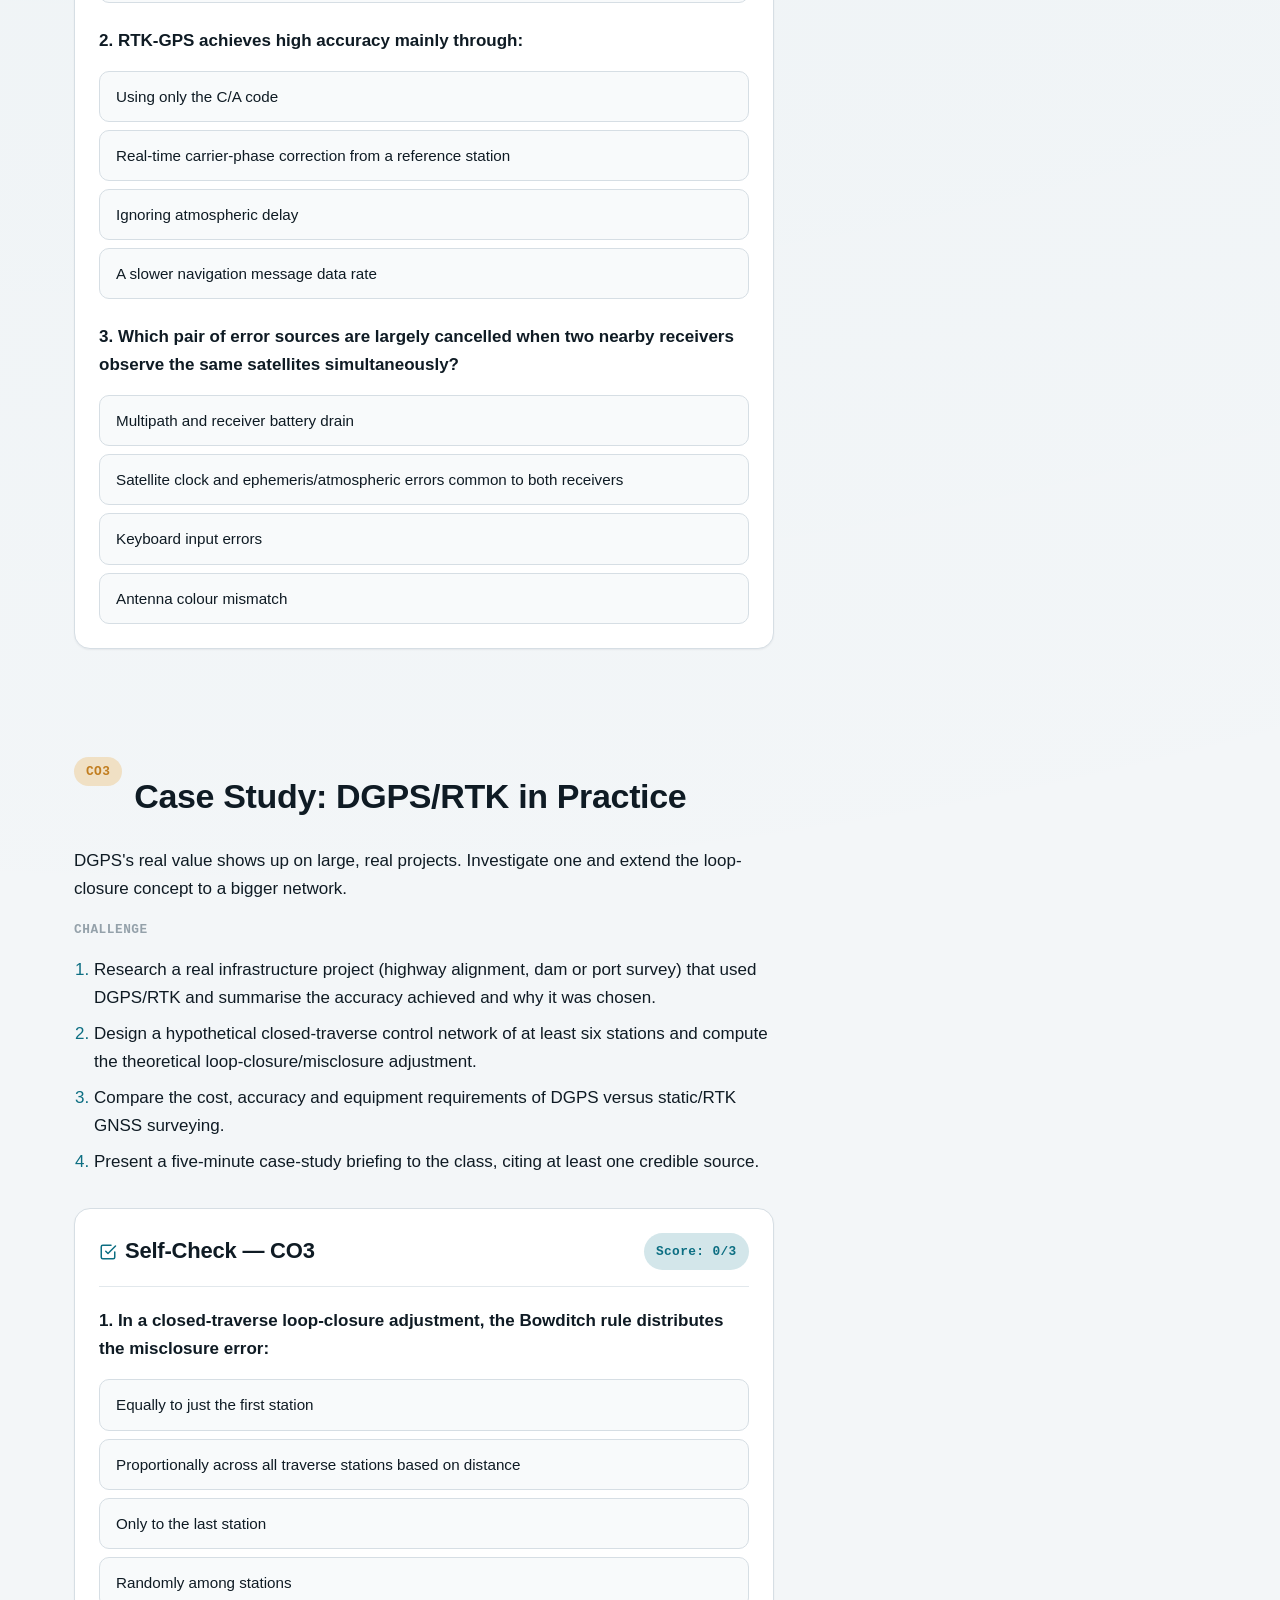
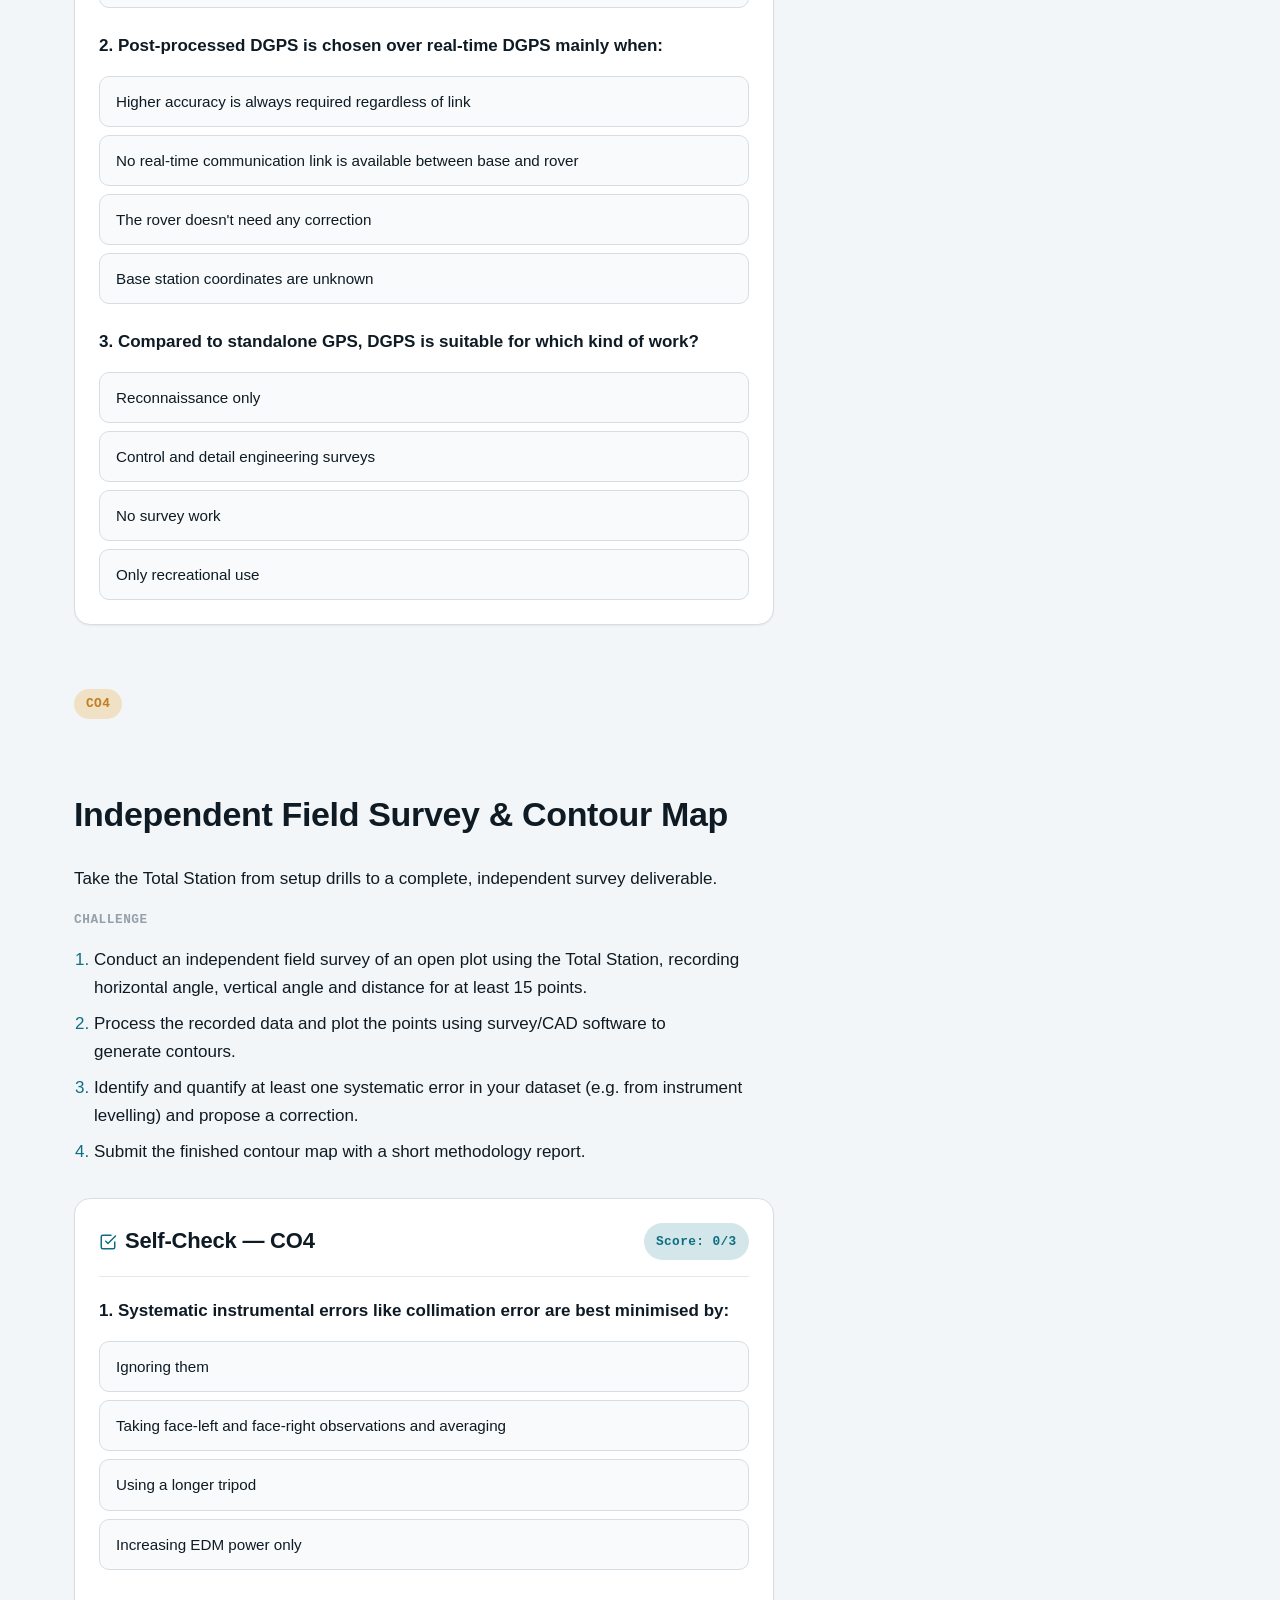
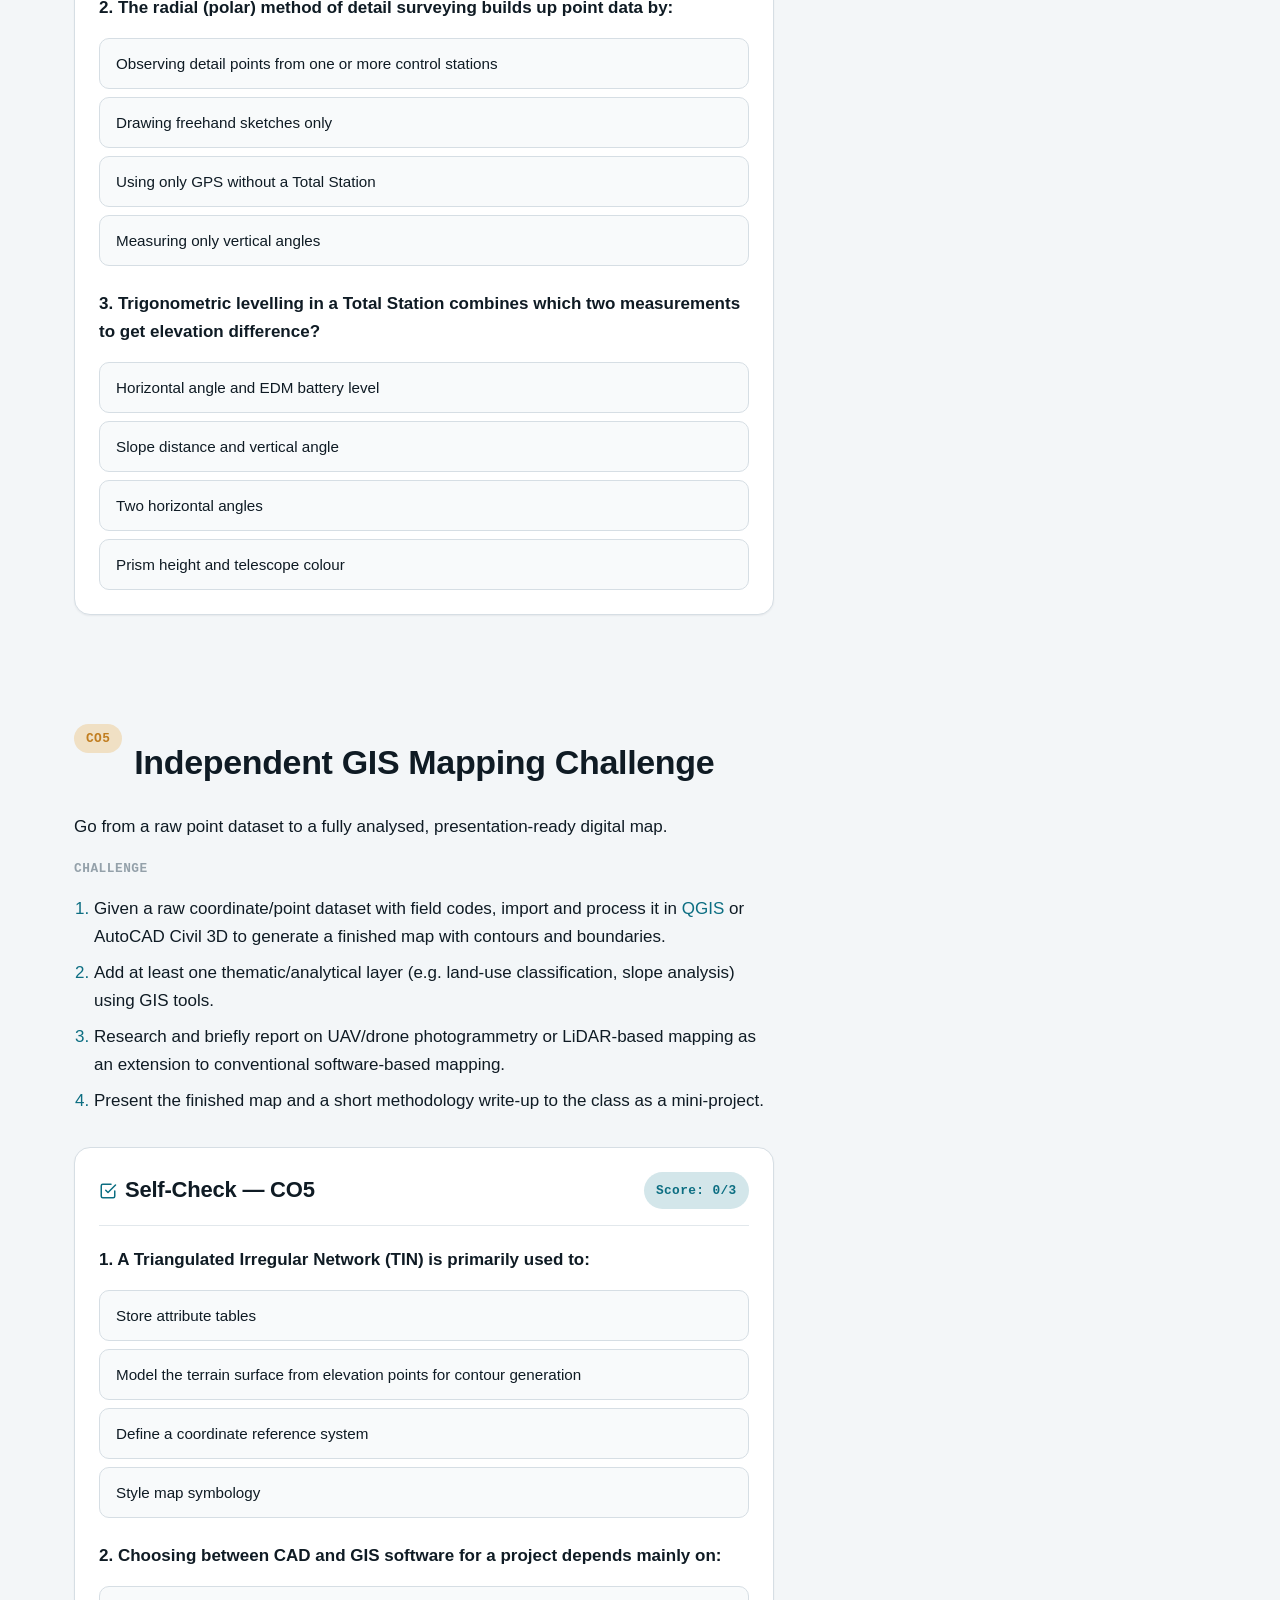
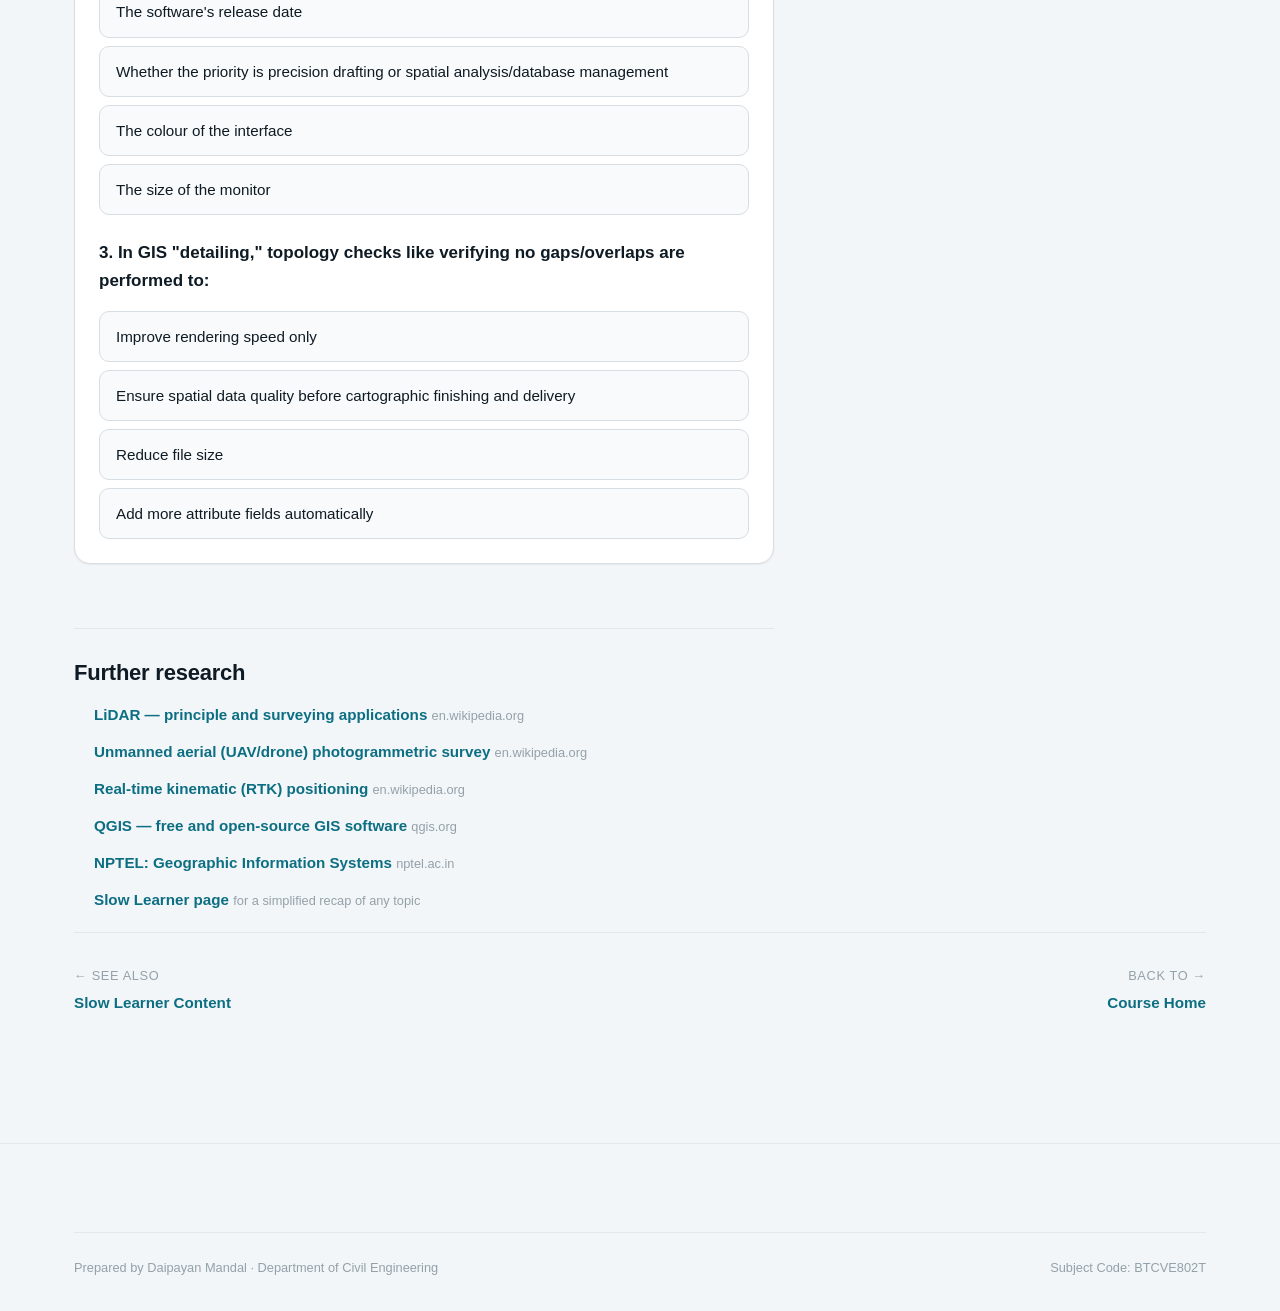
==== commit cec6853b: "Add interactive multiple-choice quizzes across all pages - New self-contained quiz engine (js/quiz.j" ====
--- a/advanced-learner.html
+++ b/advanced-learner.html
@@ -92,6 +92,55 @@
           </div>
         </div>
 
+        <div class="quiz-card" data-quiz id="quiz-co1">
+          <div class="quiz-head">
+            <h3><svg class="quiz-icon" width="18" height="18" viewBox="0 0 24 24" fill="none" stroke="currentColor" stroke-width="2" stroke-linecap="round" stroke-linejoin="round"><path d="M9 11l3 3L22 4"/><path d="M21 12v7a2 2 0 0 1-2 2H5a2 2 0 0 1-2-2V5a2 2 0 0 1 2-2h11"/></svg>Self-Check — CO1</h3>
+            <span class="quiz-score" data-quiz-score>Score: 0/3</span>
+          </div>
+          <div class="quiz-questions" data-quiz-questions></div>
+          <div class="quiz-footer" data-quiz-footer hidden>
+            <p class="quiz-result" data-quiz-result></p>
+            <button class="quiz-retry" data-quiz-retry type="button">Retake Quiz</button>
+          </div>
+          <script type="application/json" data-quiz-data>
+[
+  {
+    "q": "For a large highway corridor survey spanning several kilometres, which technique is generally most efficient?",
+    "options": [
+      "Chain surveying",
+      "UAV/drone photogrammetry or mobile mapping",
+      "Plane table surveying",
+      "Manual field-book transcription"
+    ],
+    "correct": 1,
+    "explain": "UAV photogrammetry and mobile mapping cover large linear corridors far faster than ground methods like chain or plane table surveying."
+  },
+  {
+    "q": "Why is geodetic (rather than plane) surveying necessary for national control networks?",
+    "options": [
+      "It's cheaper",
+      "It accounts for the Earth's curvature over large areas",
+      "It requires less equipment",
+      "It avoids using satellites"
+    ],
+    "correct": 1,
+    "explain": "Plane surveying assumes a flat Earth, which breaks down over large distances — geodetic surveying accounts for curvature."
+  },
+  {
+    "q": "A LiDAR point cloud primarily provides:",
+    "options": [
+      "A single distance reading",
+      "Millions of dense 3D points describing terrain and structures",
+      "Only 2D map coordinates",
+      "Satellite orbital data"
+    ],
+    "correct": 1,
+    "explain": "LiDAR scanners record millions of 3D points per second, producing a dense point cloud of the terrain and any structures on it."
+  }
+]
+          </script>
+        </div>
+
         <div class="track-heading" id="co2">
           <span class="co-badge co-badge--amber">CO2</span>
           <h2>Field Exercise: Live GPS Accuracy</h2>
@@ -108,6 +157,55 @@
           </ol>
         </div>
 
+        <div class="quiz-card" data-quiz id="quiz-co2">
+          <div class="quiz-head">
+            <h3><svg class="quiz-icon" width="18" height="18" viewBox="0 0 24 24" fill="none" stroke="currentColor" stroke-width="2" stroke-linecap="round" stroke-linejoin="round"><path d="M9 11l3 3L22 4"/><path d="M21 12v7a2 2 0 0 1-2 2H5a2 2 0 0 1-2-2V5a2 2 0 0 1 2-2h11"/></svg>Self-Check — CO2</h3>
+            <span class="quiz-score" data-quiz-score>Score: 0/3</span>
+          </div>
+          <div class="quiz-questions" data-quiz-questions></div>
+          <div class="quiz-footer" data-quiz-footer hidden>
+            <p class="quiz-result" data-quiz-result></p>
+            <button class="quiz-retry" data-quiz-retry type="button">Retake Quiz</button>
+          </div>
+          <script type="application/json" data-quiz-data>
+[
+  {
+    "q": "Dilution of Precision (DOP) primarily reflects:",
+    "options": [
+      "Receiver battery health",
+      "How satellite geometry amplifies existing errors",
+      "The number of GPS segments",
+      "The type of ranging code used"
+    ],
+    "correct": 1,
+    "explain": "Poor satellite geometry — satellites clustered together — amplifies the effect of all other GPS error sources; this is DOP."
+  },
+  {
+    "q": "RTK-GPS achieves high accuracy mainly through:",
+    "options": [
+      "Using only the C/A code",
+      "Real-time carrier-phase correction from a reference station",
+      "Ignoring atmospheric delay",
+      "A slower navigation message data rate"
+    ],
+    "correct": 1,
+    "explain": "RTK uses carrier-phase measurements and real-time corrections from a reference station to reach centimetre-level accuracy."
+  },
+  {
+    "q": "Which pair of error sources are largely cancelled when two nearby receivers observe the same satellites simultaneously?",
+    "options": [
+      "Multipath and receiver battery drain",
+      "Satellite clock and ephemeris/atmospheric errors common to both receivers",
+      "Keyboard input errors",
+      "Antenna colour mismatch"
+    ],
+    "correct": 1,
+    "explain": "Errors common to both receivers — satellite clock, ephemeris, ionospheric and tropospheric delay — cancel out; this is the basis of DGPS."
+  }
+]
+          </script>
+        </div>
+
         <div class="track-heading" id="co3">
           <span class="co-badge co-badge--amber">CO3</span>
           <h2>Case Study: DGPS/RTK in Practice</h2>
@@ -124,6 +222,55 @@
           </ol>
         </div>
 
+        <div class="quiz-card" data-quiz id="quiz-co3">
+          <div class="quiz-head">
+            <h3><svg class="quiz-icon" width="18" height="18" viewBox="0 0 24 24" fill="none" stroke="currentColor" stroke-width="2" stroke-linecap="round" stroke-linejoin="round"><path d="M9 11l3 3L22 4"/><path d="M21 12v7a2 2 0 0 1-2 2H5a2 2 0 0 1-2-2V5a2 2 0 0 1 2-2h11"/></svg>Self-Check — CO3</h3>
+            <span class="quiz-score" data-quiz-score>Score: 0/3</span>
+          </div>
+          <div class="quiz-questions" data-quiz-questions></div>
+          <div class="quiz-footer" data-quiz-footer hidden>
+            <p class="quiz-result" data-quiz-result></p>
+            <button class="quiz-retry" data-quiz-retry type="button">Retake Quiz</button>
+          </div>
+          <script type="application/json" data-quiz-data>
+[
+  {
+    "q": "In a closed-traverse loop-closure adjustment, the Bowditch rule distributes the misclosure error:",
+    "options": [
+      "Equally to just the first station",
+      "Proportionally across all traverse stations based on distance",
+      "Only to the last station",
+      "Randomly among stations"
+    ],
+    "correct": 1,
+    "explain": "The Bowditch (compass) rule distributes the misclosure error proportionally across all stations in the traverse."
+  },
+  {
+    "q": "Post-processed DGPS is chosen over real-time DGPS mainly when:",
+    "options": [
+      "Higher accuracy is always required regardless of link",
+      "No real-time communication link is available between base and rover",
+      "The rover doesn't need any correction",
+      "Base station coordinates are unknown"
+    ],
+    "correct": 1,
+    "explain": "Post-processed DGPS logs raw data from both receivers and computes corrections afterwards, useful when no real-time link exists."
+  },
+  {
+    "q": "Compared to standalone GPS, DGPS is suitable for which kind of work?",
+    "options": [
+      "Reconnaissance only",
+      "Control and detail engineering surveys",
+      "No survey work",
+      "Only recreational use"
+    ],
+    "correct": 1,
+    "explain": "DGPS's sub-metre to centimetre accuracy makes it suitable for control and detail surveys, unlike standalone GPS."
+  }
+]
+          </script>
+        </div>
+
         <div class="track-heading" id="co4">
           <span class="co-badge co-badge--amber">CO4</span>
           <h2>Independent Field Survey &amp; Contour Map</h2>
@@ -140,6 +287,55 @@
           </ol>
         </div>
 
+        <div class="quiz-card" data-quiz id="quiz-co4">
+          <div class="quiz-head">
+            <h3><svg class="quiz-icon" width="18" height="18" viewBox="0 0 24 24" fill="none" stroke="currentColor" stroke-width="2" stroke-linecap="round" stroke-linejoin="round"><path d="M9 11l3 3L22 4"/><path d="M21 12v7a2 2 0 0 1-2 2H5a2 2 0 0 1-2-2V5a2 2 0 0 1 2-2h11"/></svg>Self-Check — CO4</h3>
+            <span class="quiz-score" data-quiz-score>Score: 0/3</span>
+          </div>
+          <div class="quiz-questions" data-quiz-questions></div>
+          <div class="quiz-footer" data-quiz-footer hidden>
+            <p class="quiz-result" data-quiz-result></p>
+            <button class="quiz-retry" data-quiz-retry type="button">Retake Quiz</button>
+          </div>
+          <script type="application/json" data-quiz-data>
+[
+  {
+    "q": "Systematic instrumental errors like collimation error are best minimised by:",
+    "options": [
+      "Ignoring them",
+      "Taking face-left and face-right observations and averaging",
+      "Using a longer tripod",
+      "Increasing EDM power only"
+    ],
+    "correct": 1,
+    "explain": "Averaging face-left and face-right readings cancels out collimation and vertical-index errors."
+  },
+  {
+    "q": "The radial (polar) method of detail surveying builds up point data by:",
+    "options": [
+      "Observing detail points from one or more control stations",
+      "Drawing freehand sketches only",
+      "Using only GPS without a Total Station",
+      "Measuring only vertical angles"
+    ],
+    "correct": 0,
+    "explain": "The radial (polar) method systematically observes detail points around a site from one or more control stations."
+  },
+  {
+    "q": "Trigonometric levelling in a Total Station combines which two measurements to get elevation difference?",
+    "options": [
+      "Horizontal angle and EDM battery level",
+      "Slope distance and vertical angle",
+      "Two horizontal angles",
+      "Prism height and telescope colour"
+    ],
+    "correct": 1,
+    "explain": "The instrument resolves slope distance and vertical angle into horizontal distance and elevation difference."
+  }
+]
+          </script>
+        </div>
+
         <div class="track-heading" id="co5">
           <span class="co-badge co-badge--amber">CO5</span>
           <h2>Independent GIS Mapping Challenge</h2>
@@ -154,6 +350,55 @@
             <li>Research and briefly report on UAV/drone photogrammetry or LiDAR-based mapping as an extension to conventional software-based mapping.</li>
             <li>Present the finished map and a short methodology write-up to the class as a mini-project.</li>
           </ol>
+        </div>
+
+        <div class="quiz-card" data-quiz id="quiz-co5">
+          <div class="quiz-head">
+            <h3><svg class="quiz-icon" width="18" height="18" viewBox="0 0 24 24" fill="none" stroke="currentColor" stroke-width="2" stroke-linecap="round" stroke-linejoin="round"><path d="M9 11l3 3L22 4"/><path d="M21 12v7a2 2 0 0 1-2 2H5a2 2 0 0 1-2-2V5a2 2 0 0 1 2-2h11"/></svg>Self-Check — CO5</h3>
+            <span class="quiz-score" data-quiz-score>Score: 0/3</span>
+          </div>
+          <div class="quiz-questions" data-quiz-questions></div>
+          <div class="quiz-footer" data-quiz-footer hidden>
+            <p class="quiz-result" data-quiz-result></p>
+            <button class="quiz-retry" data-quiz-retry type="button">Retake Quiz</button>
+          </div>
+          <script type="application/json" data-quiz-data>
+[
+  {
+    "q": "A Triangulated Irregular Network (TIN) is primarily used to:",
+    "options": [
+      "Store attribute tables",
+      "Model the terrain surface from elevation points for contour generation",
+      "Define a coordinate reference system",
+      "Style map symbology"
+    ],
+    "correct": 1,
+    "explain": "A TIN models the terrain surface by triangulating elevation points, and contour lines are then interpolated from it."
+  },
+  {
+    "q": "Choosing between CAD and GIS software for a project depends mainly on:",
+    "options": [
+      "The software's release date",
+      "Whether the priority is precision drafting or spatial analysis/database management",
+      "The colour of the interface",
+      "The size of the monitor"
+    ],
+    "correct": 1,
+    "explain": "CAD favours precision drafting for engineering design; GIS favours spatial analysis and database-driven asset management."
+  },
+  {
+    "q": "In GIS \"detailing,\" topology checks like verifying no gaps/overlaps are performed to:",
+    "options": [
+      "Improve rendering speed only",
+      "Ensure spatial data quality before cartographic finishing and delivery",
+      "Reduce file size",
+      "Add more attribute fields automatically"
+    ],
+    "correct": 1,
+    "explain": "Quality checks — feature counts, topology, attribute completeness — are the final step before finishing and delivering the map."
+  }
+]
+          </script>
         </div>
 
         <div class="further-reading">
@@ -203,5 +448,6 @@
 </footer>
 
 <script src="js/script.js"></script>
+<script src="js/quiz.js"></script>
 </body>
 </html>
--- a/css/style.css
+++ b/css/style.css
@@ -33,6 +33,9 @@
   --color-success: #3f7d3a;
   --color-success-highlight: #d8e8d5;
 
+  --color-danger: #a33a3a;
+  --color-danger-highlight: #f3dcdc;
+
   --radius-sm: 0.375rem;
   --radius-md: 0.625rem;
   --radius-lg: 1rem;
@@ -78,6 +81,9 @@
 
   --color-success: #7fbf78;
   --color-success-highlight: #1f3220;
+
+  --color-danger: #e08080;
+  --color-danger-highlight: #3a1f1f;
 
   --shadow-sm: 0 1px 2px oklch(0 0 0 / 0.3);
   --shadow-md: 0 6px 20px oklch(0 0 0 / 0.35);
@@ -455,6 +461,70 @@
 .further-reading ul { display: flex; flex-direction: column; gap: var(--space-3); list-style: none; }
 .further-reading li { font-size: var(--text-sm); }
 .further-reading a { font-weight: 600; }
+
+/* ---------- Quiz ---------- */
+.quiz-card {
+  background: var(--color-surface);
+  border: 1px solid var(--color-border);
+  border-radius: var(--radius-lg);
+  box-shadow: var(--shadow-sm);
+  padding: var(--space-6);
+  margin: var(--space-8) 0;
+}
+.quiz-head {
+  display: flex; align-items: center; justify-content: space-between; gap: var(--space-3);
+  flex-wrap: wrap; margin-bottom: var(--space-5);
+  padding-bottom: var(--space-4); border-bottom: 1px solid var(--color-divider);
+}
+.quiz-head h3 { font-size: var(--text-lg); margin: 0; display: flex; align-items: center; gap: var(--space-2); }
+.quiz-head h3 .quiz-icon { color: var(--color-primary); flex-shrink: 0; }
+.quiz-score {
+  font-family: var(--font-mono); font-size: var(--text-xs); font-weight: 700;
+  letter-spacing: 0.03em; color: var(--color-primary);
+  background: var(--color-primary-highlight); padding: var(--space-2) var(--space-3);
+  border-radius: var(--radius-full); white-space: nowrap;
+}
+.quiz-questions { display: flex; flex-direction: column; gap: var(--space-6); }
+.quiz-question-text { font-weight: 600; margin-bottom: var(--space-3); }
+.quiz-options { display: flex; flex-direction: column; gap: var(--space-2); }
+.quiz-option {
+  display: flex; align-items: center; gap: var(--space-3); text-align: left;
+  width: 100%; padding: var(--space-3) var(--space-4);
+  background: var(--color-surface-2); border: 1px solid var(--color-border);
+  border-radius: var(--radius-md); font-size: var(--text-sm); color: var(--color-text);
+  font-family: var(--font-body); cursor: pointer;
+  transition: border-color var(--transition-interactive), background var(--transition-interactive), transform var(--transition-interactive);
+}
+.quiz-option:hover:not(:disabled) { border-color: var(--color-primary); background: var(--color-primary-highlight); transform: translateY(-1px); }
+.quiz-option:disabled { cursor: default; }
+.quiz-option.is-correct { border-color: var(--color-success); background: var(--color-success-highlight); color: var(--color-success); font-weight: 600; }
+.quiz-option.is-incorrect { border-color: var(--color-danger); background: var(--color-danger-highlight); color: var(--color-danger); font-weight: 600; }
+.quiz-feedback {
+  margin-top: var(--space-3); padding: var(--space-3) var(--space-4);
+  border-radius: var(--radius-md); font-size: var(--text-sm);
+  background: var(--color-surface-offset); border-left: 3px solid var(--color-border);
+}
+.quiz-feedback.is-correct { border-left-color: var(--color-success); color: var(--color-text); }
+.quiz-feedback.is-incorrect { border-left-color: var(--color-danger); color: var(--color-text); }
+.quiz-footer {
+  margin-top: var(--space-6); padding-top: var(--space-5); border-top: 1px solid var(--color-divider);
+  display: flex; align-items: center; justify-content: space-between; gap: var(--space-4); flex-wrap: wrap;
+}
+.quiz-footer[hidden] { display: none; }
+.quiz-result { font-weight: 600; font-size: var(--text-sm); margin: 0; }
+.quiz-retry {
+  display: inline-flex; align-items: center; gap: var(--space-2);
+  padding: var(--space-2) var(--space-5); border-radius: var(--radius-full);
+  font-size: var(--text-sm); font-weight: 600; font-family: var(--font-body);
+  border: 1px solid var(--color-border); background: var(--color-surface); color: var(--color-text);
+  cursor: pointer; transition: background var(--transition-interactive), border-color var(--transition-interactive);
+  flex-shrink: 0;
+}
+.quiz-retry:hover { background: var(--color-surface-offset); border-color: var(--color-text-faint); }
+@media (max-width: 640px) {
+  .quiz-card { padding: var(--space-4); }
+  .quiz-head { flex-direction: column; align-items: flex-start; }
+}
 .further-reading .src { color: var(--color-text-faint); font-size: var(--text-xs); }
 
 .co-pager {
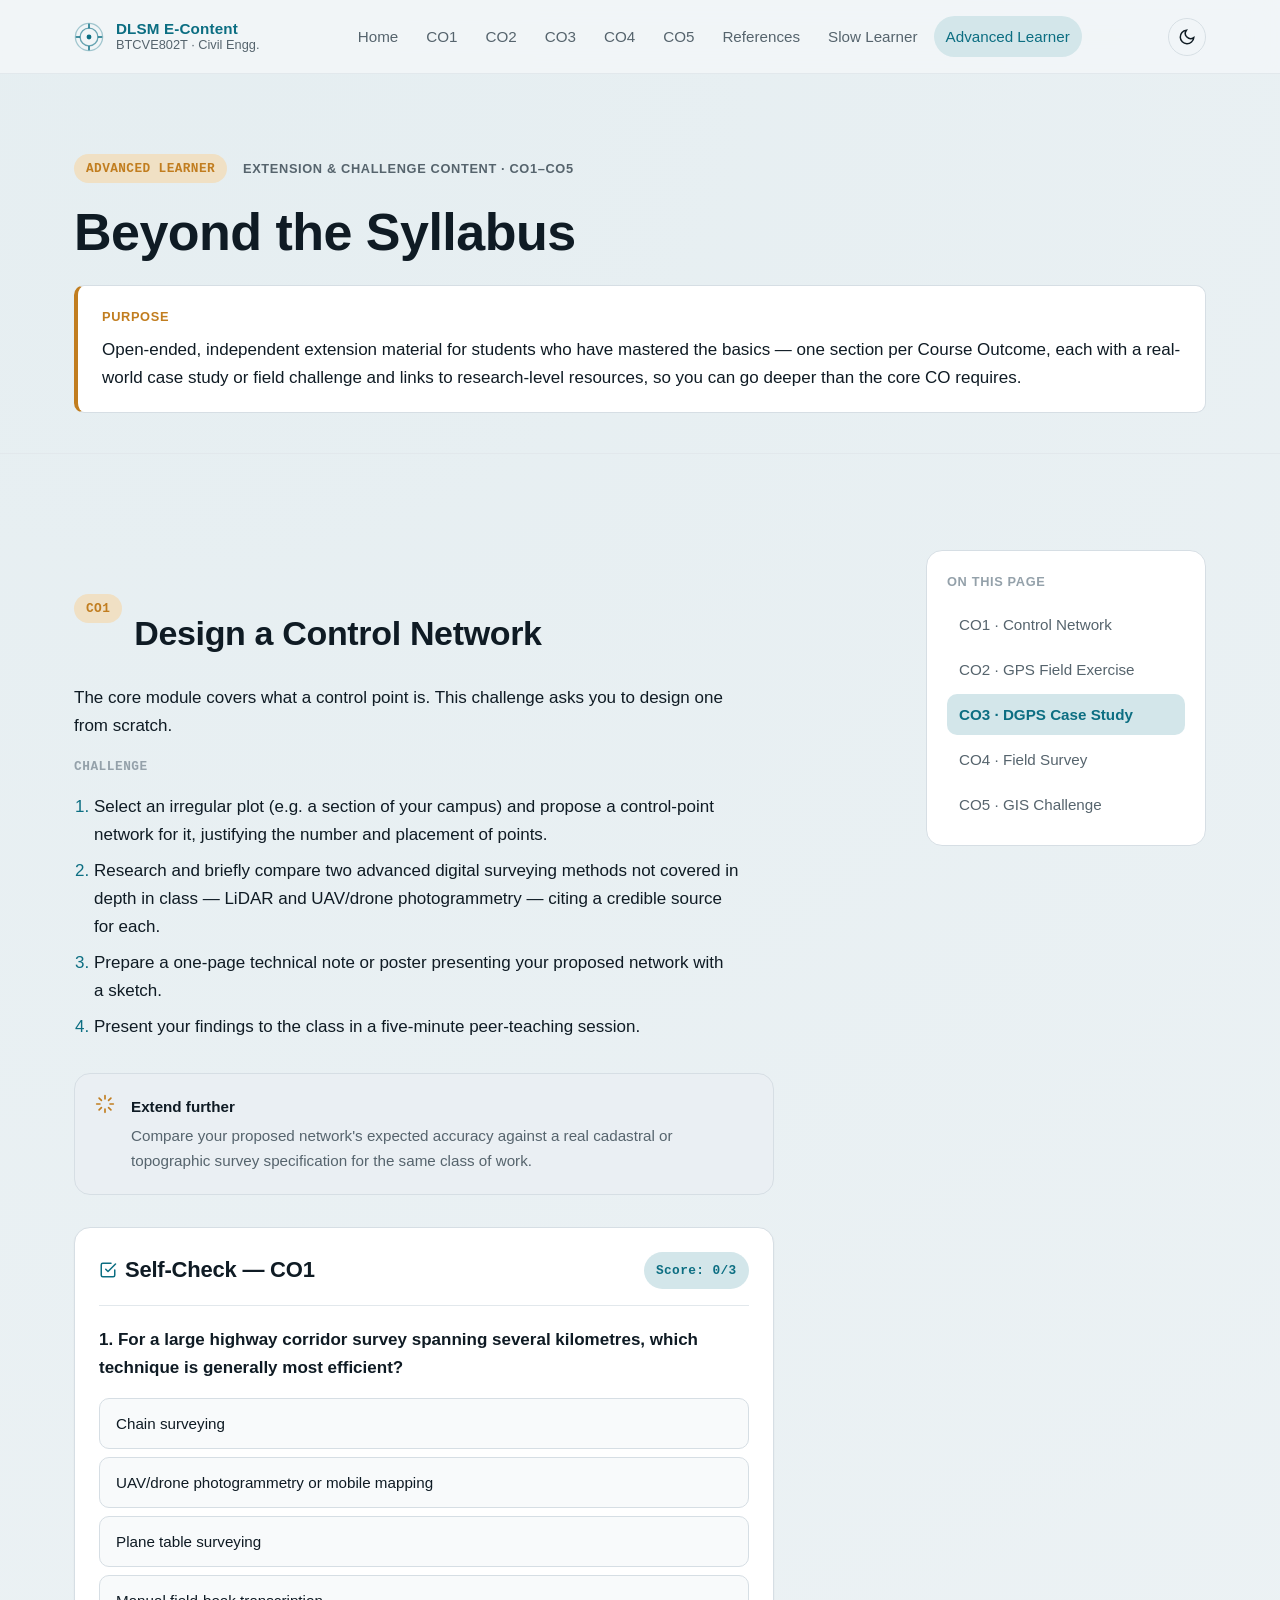
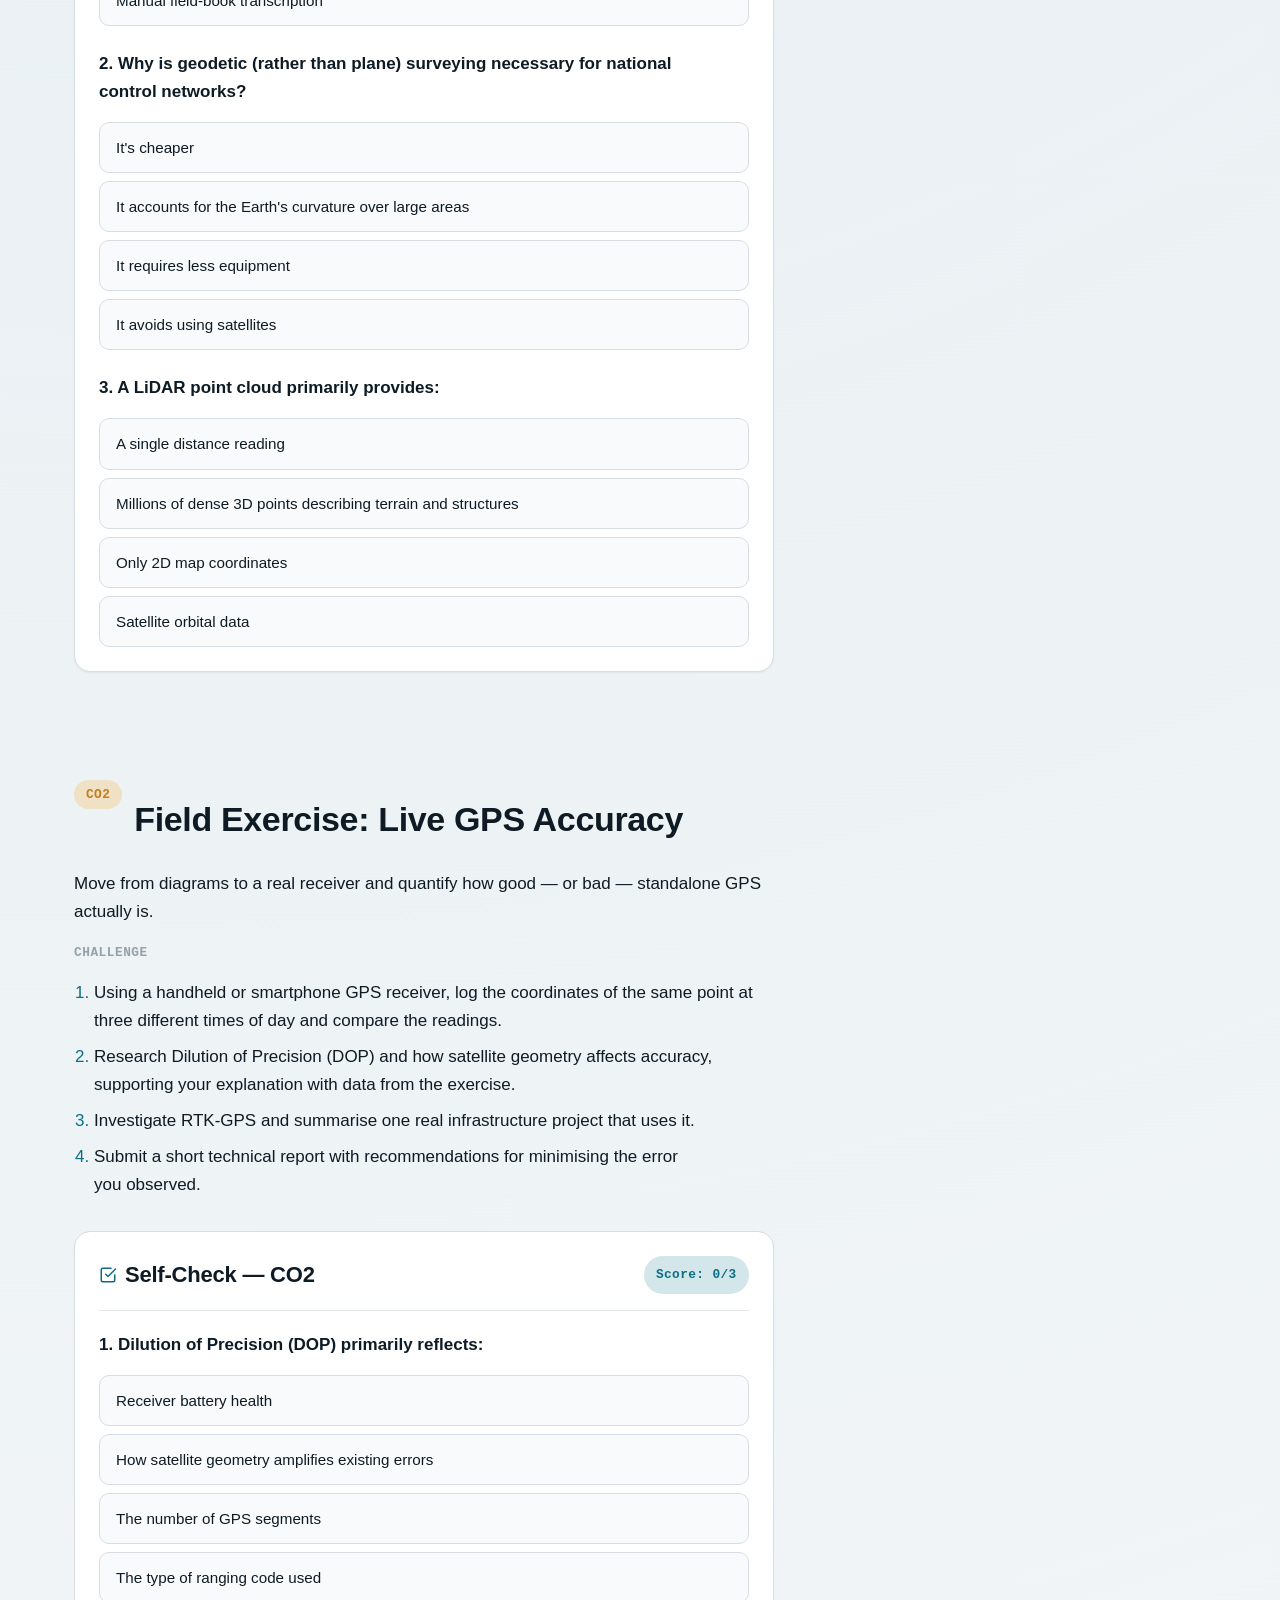
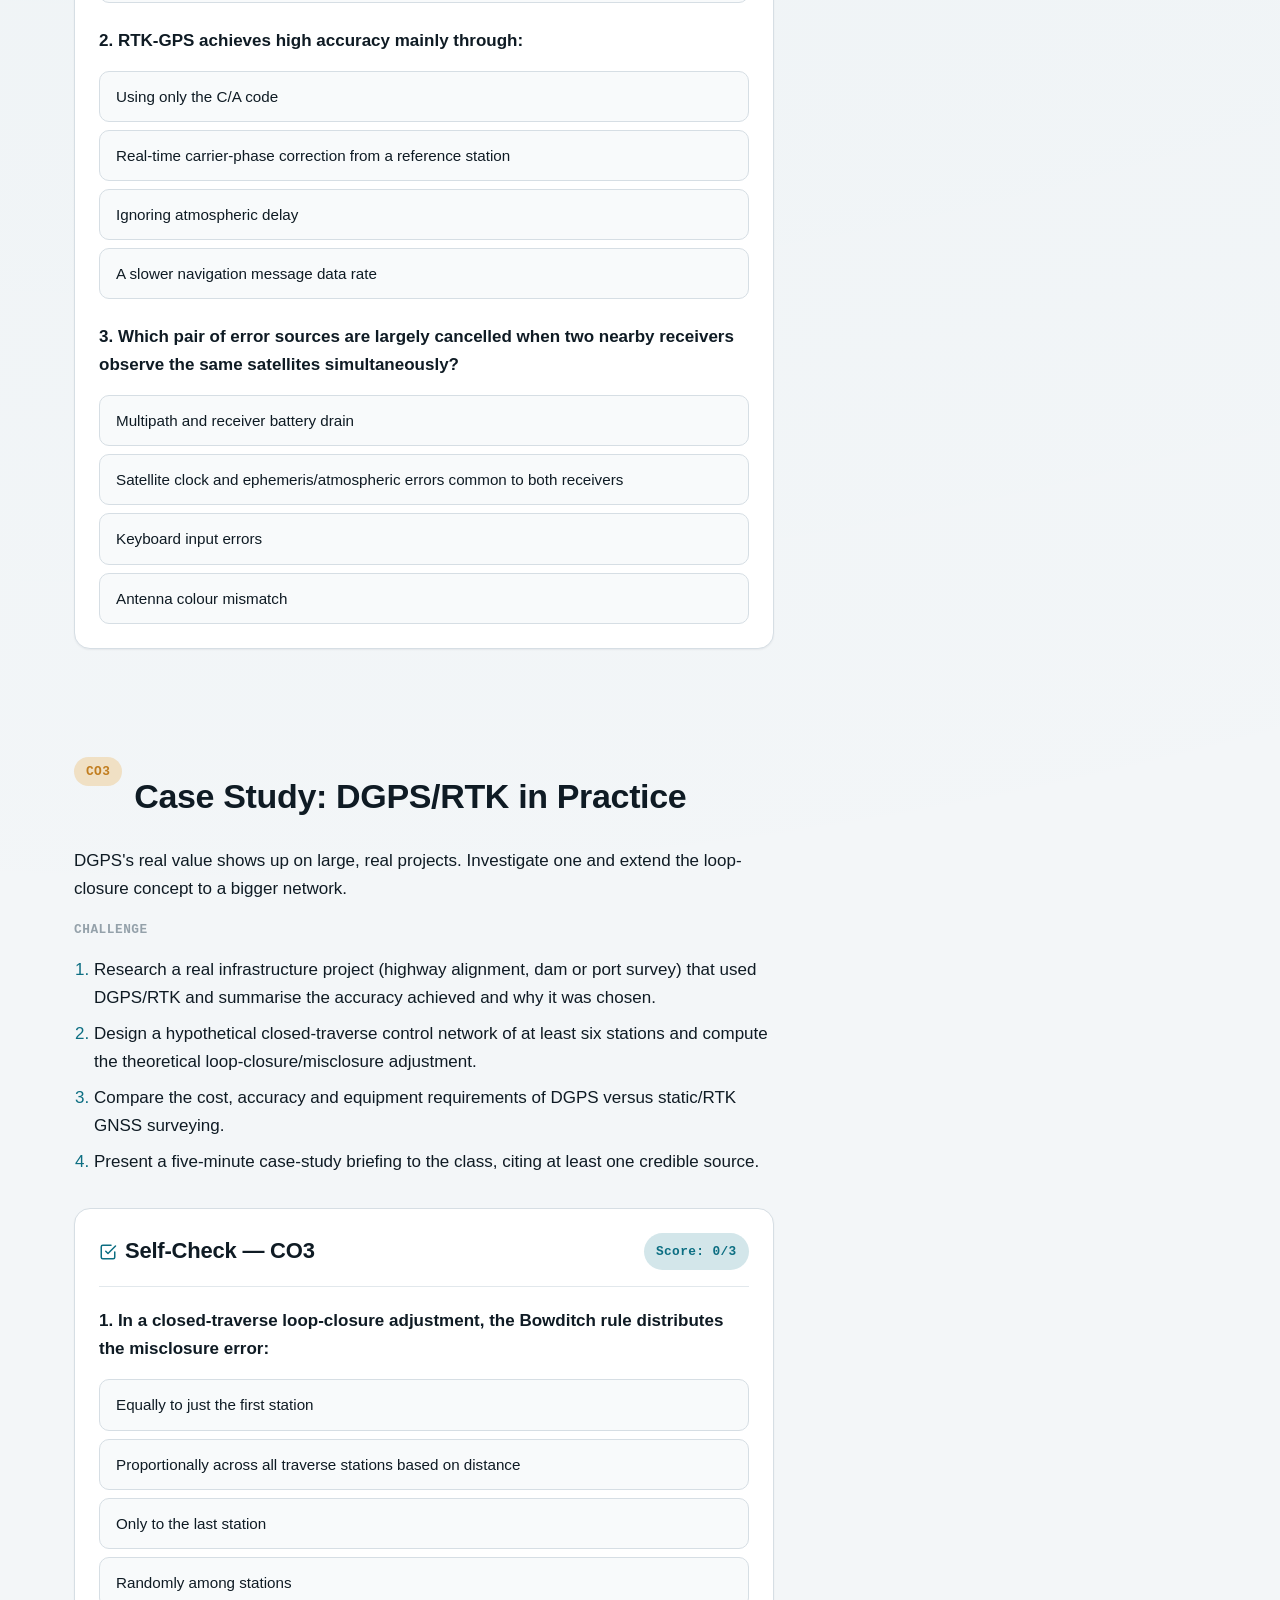
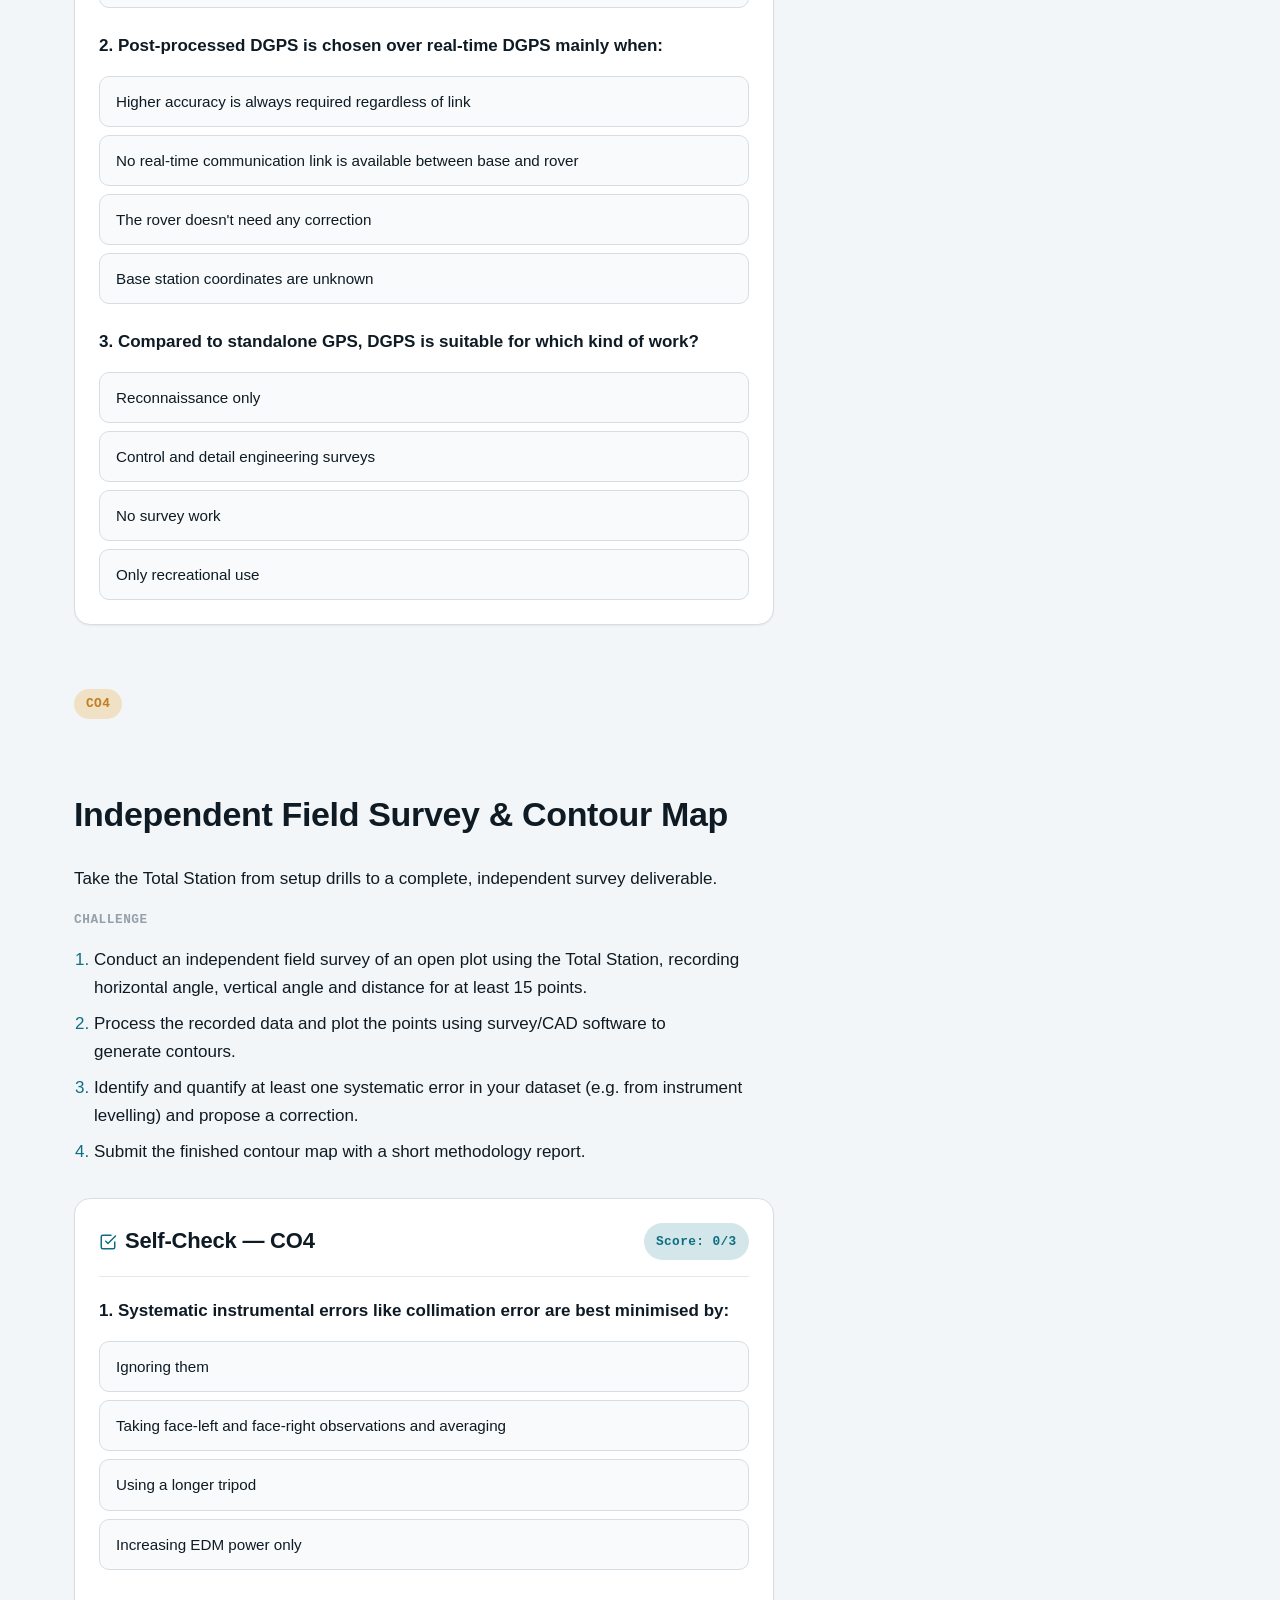
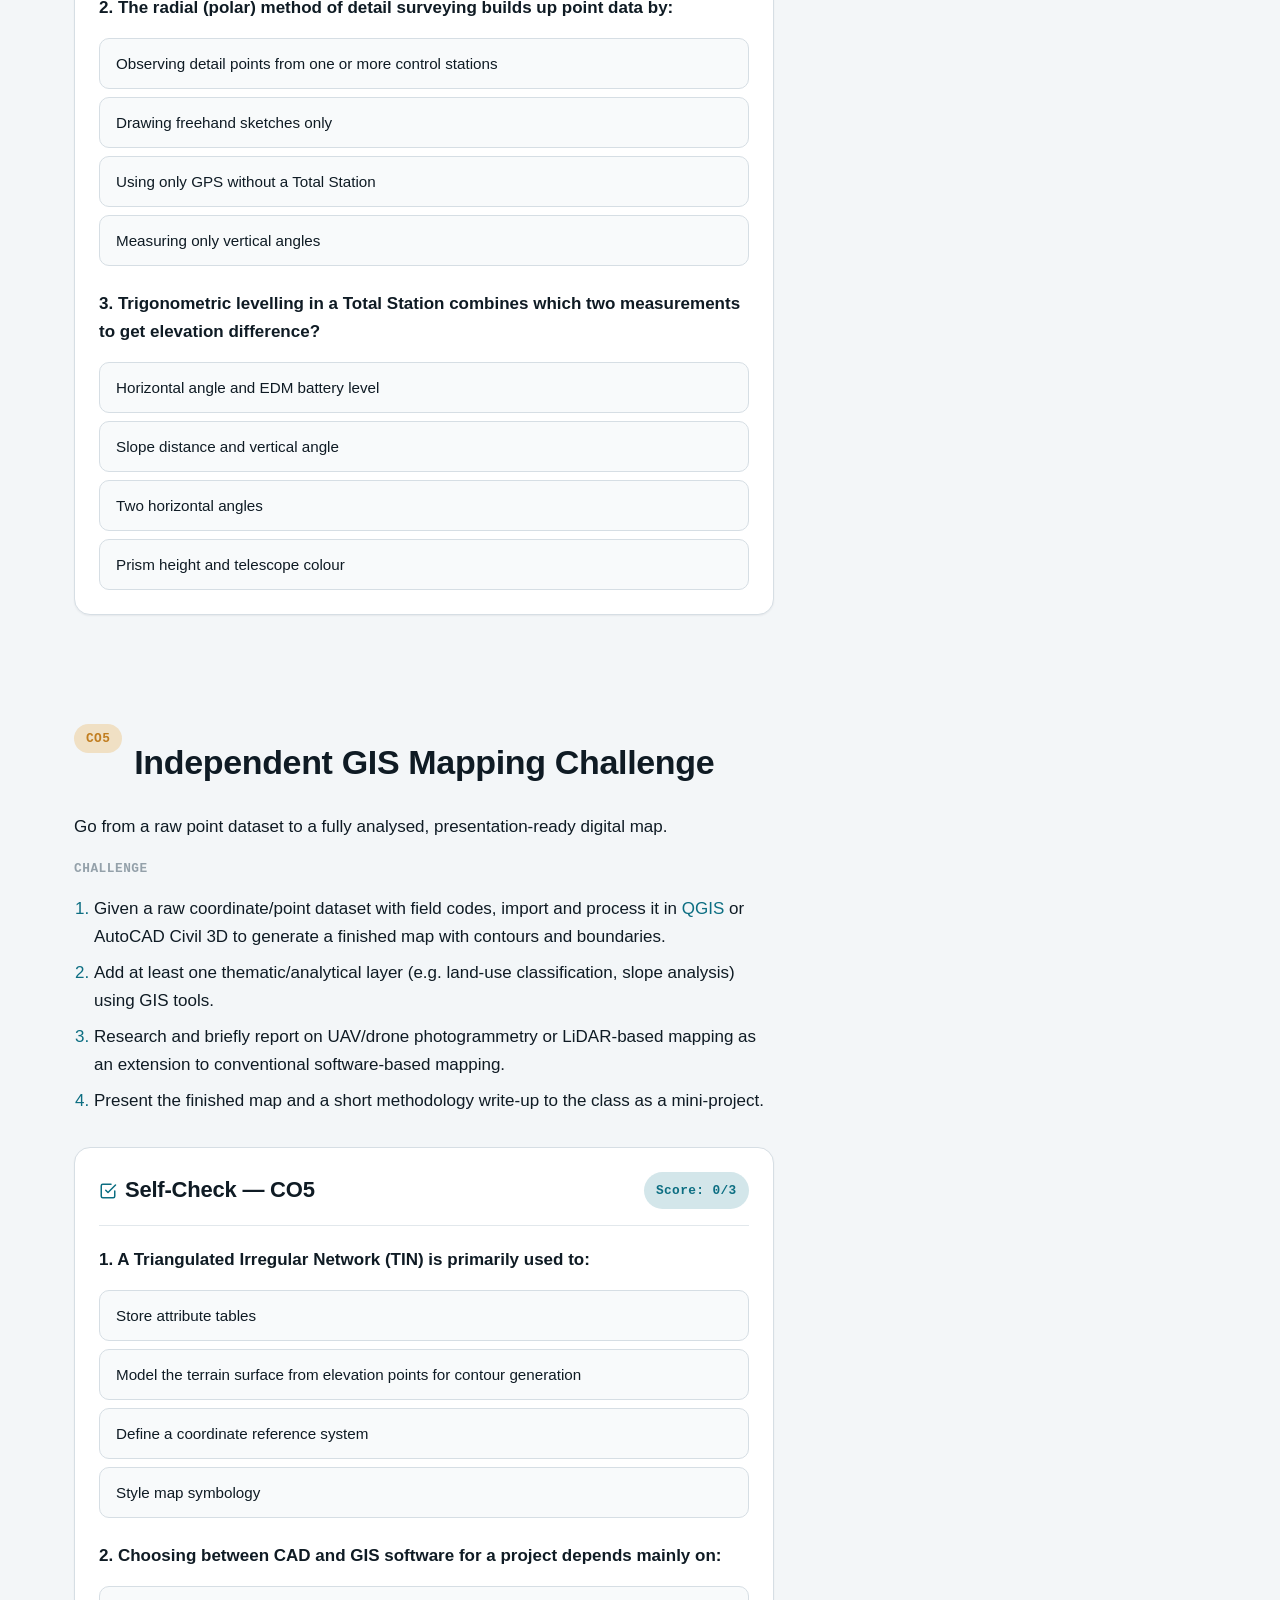
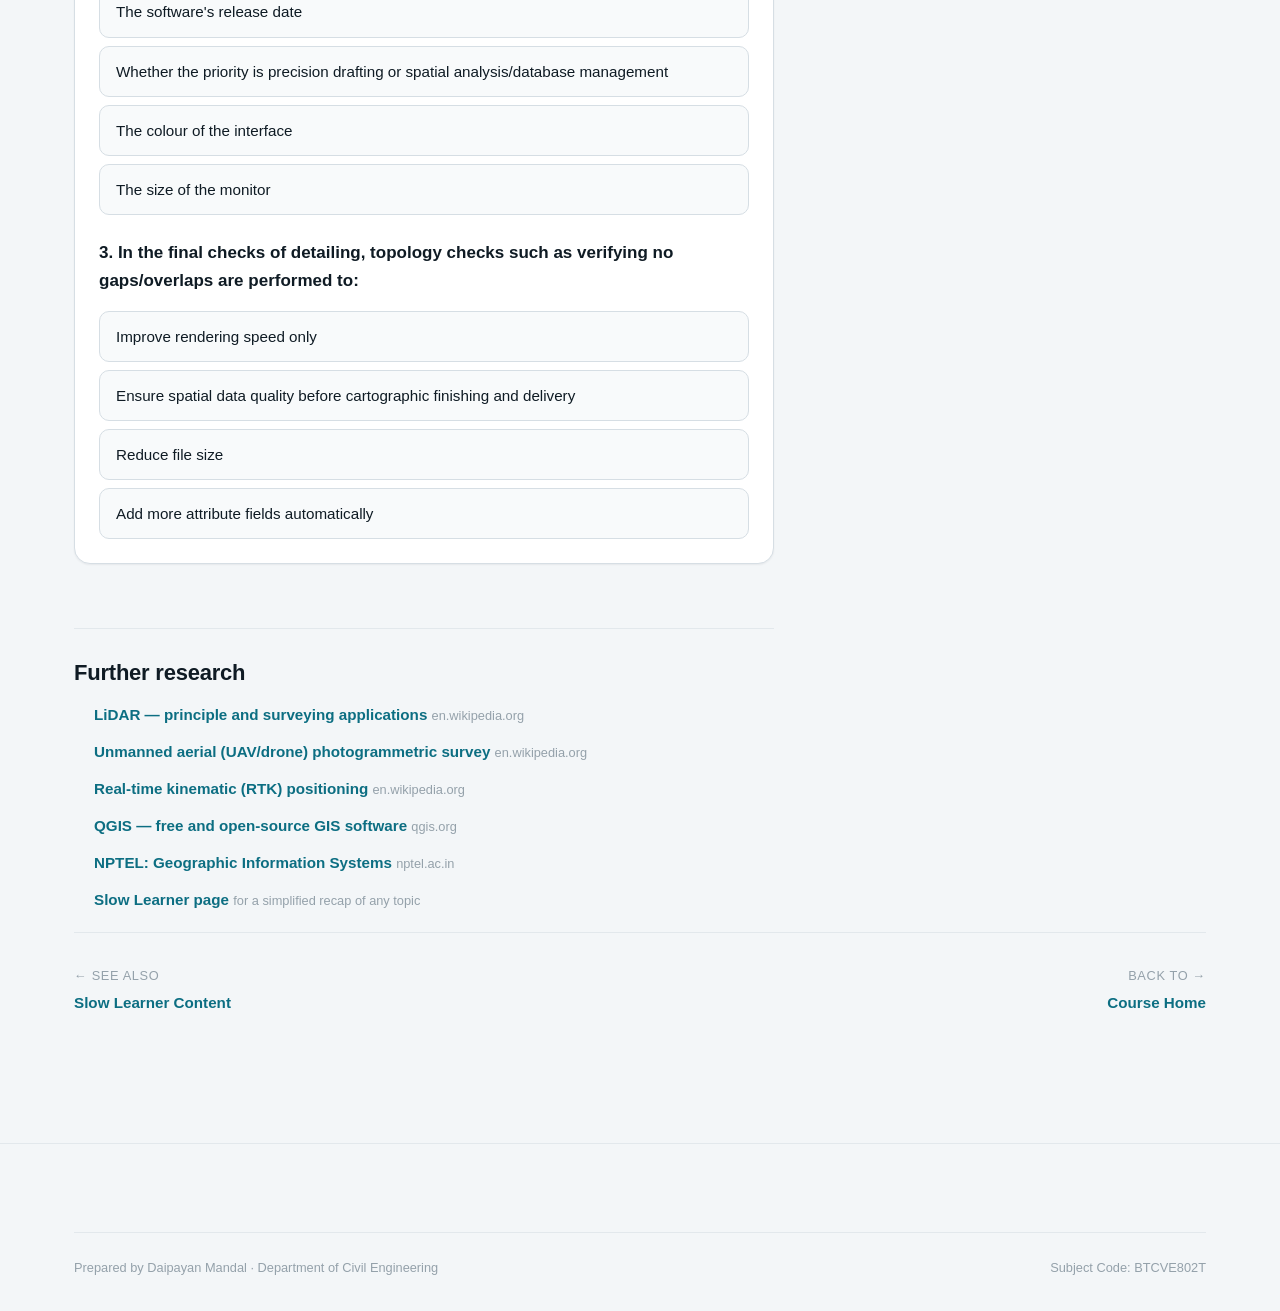
==== commit bcb7fbf7: "Align e-content with the BTCVE802T syllabus and fill missing topics - CO1: need and principles of su" ====
--- a/advanced-learner.html
+++ b/advanced-learner.html
@@ -387,7 +387,7 @@
     "explain": "CAD favours precision drafting for engineering design; GIS favours spatial analysis and database-driven asset management."
   },
   {
-    "q": "In GIS \"detailing,\" topology checks like verifying no gaps/overlaps are performed to:",
+    "q": "In the final checks of detailing, topology checks such as verifying no gaps/overlaps are performed to:",
     "options": [
       "Improve rendering speed only",
       "Ensure spatial data quality before cartographic finishing and delivery",
--- a/css/style.css
+++ b/css/style.css
@@ -411,7 +411,7 @@
 .toc a.is-active { background: var(--color-primary-highlight); color: var(--color-primary); font-weight: 600; }
 @media (max-width: 900px) { .toc { position: static; } }
 
-.prose { max-width: 74ch; }
+.prose { max-width: 74ch; min-width: 0; }
 .prose h2 { font-size: var(--text-xl); margin-top: var(--space-16); margin-bottom: var(--space-4); scroll-margin-top: 100px; }
 .prose h2:first-child { margin-top: 0; }
 .prose h3 { font-size: var(--text-lg); margin-top: var(--space-8); margin-bottom: var(--space-3); }
@@ -455,6 +455,7 @@
 table.data-table th, table.data-table td { padding: var(--space-3) var(--space-4); border-bottom: 1px solid var(--color-divider); text-align: left; }
 table.data-table th { background: var(--color-surface-offset); font-family: var(--font-display); font-weight: 600; }
 table.data-table tr:last-child td { border-bottom: none; }
+@media (max-width: 760px) { table.data-table { display: block; max-width: 100%; overflow-x: auto; -webkit-overflow-scrolling: touch; } }
 
 .further-reading { margin-top: var(--space-16); border-top: 1px solid var(--color-divider); padding-top: var(--space-8); }
 .further-reading h2 { font-size: var(--text-lg); margin-bottom: var(--space-4); }
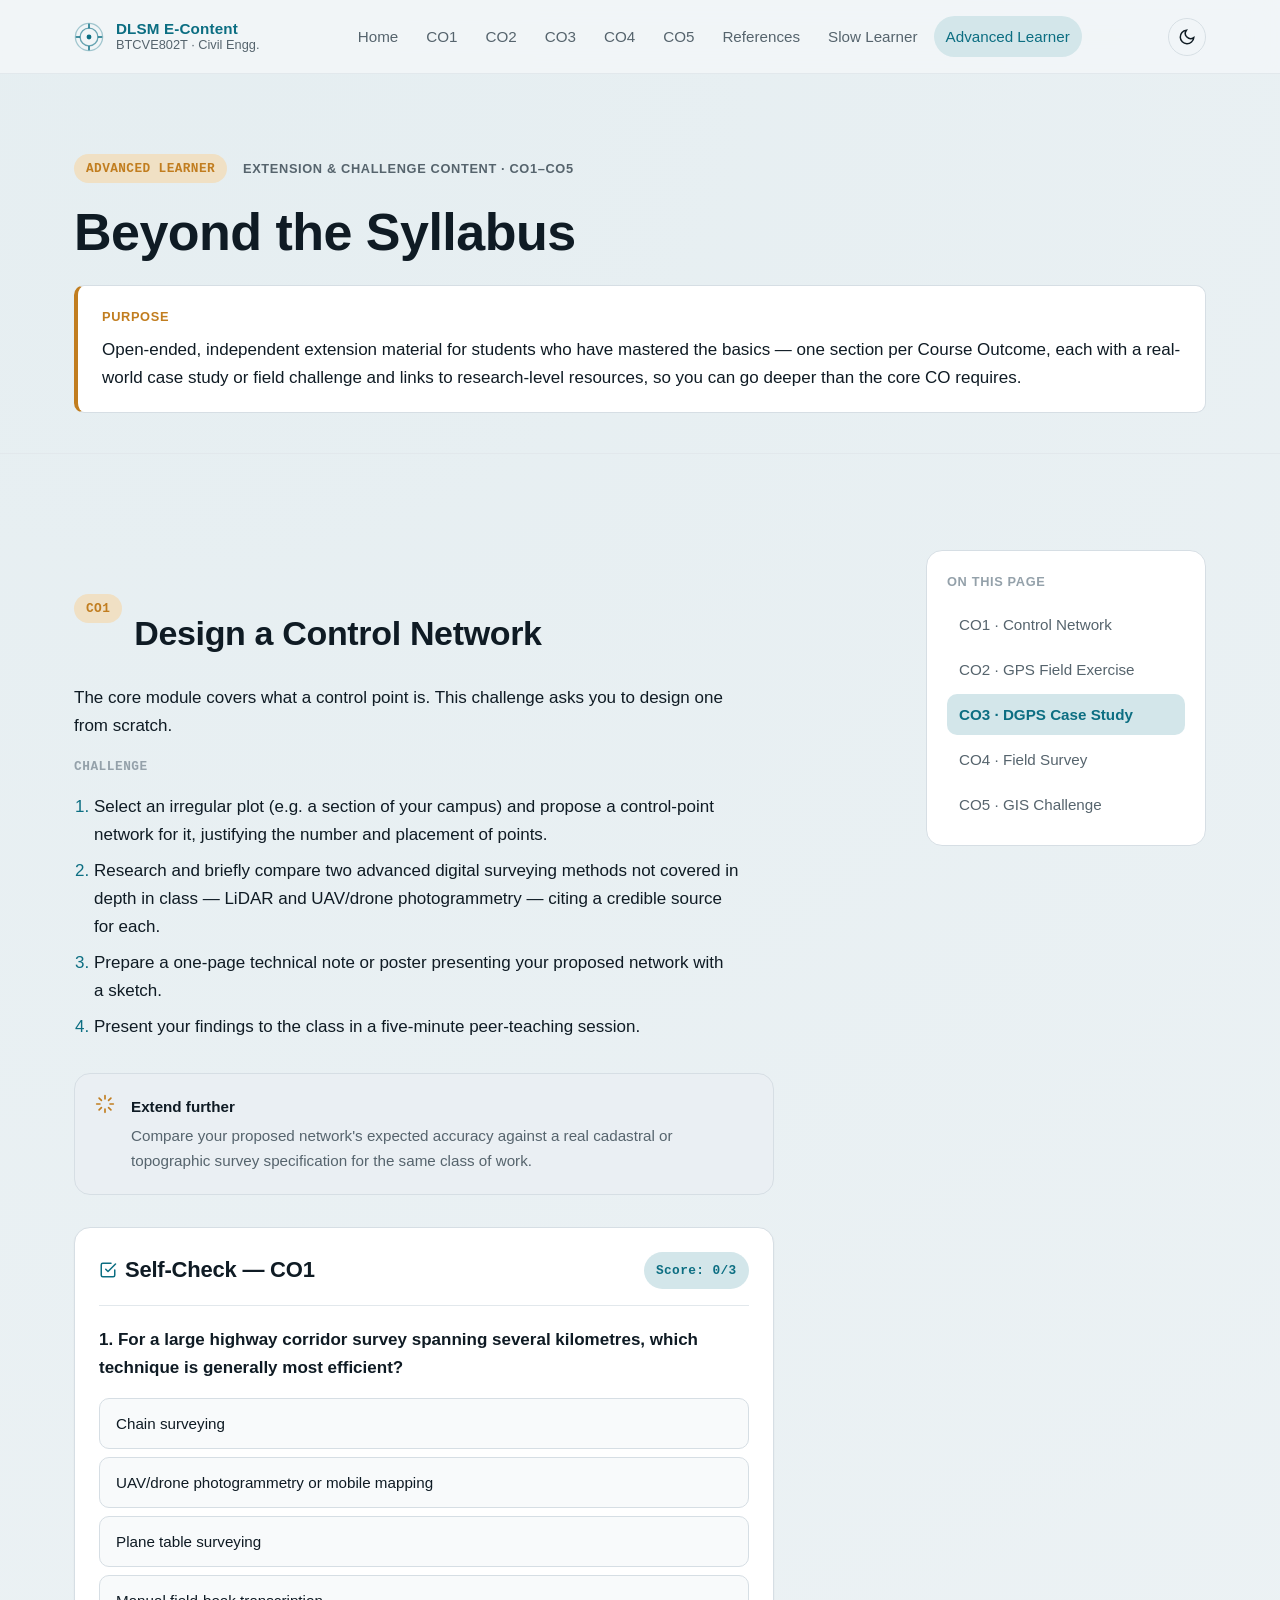
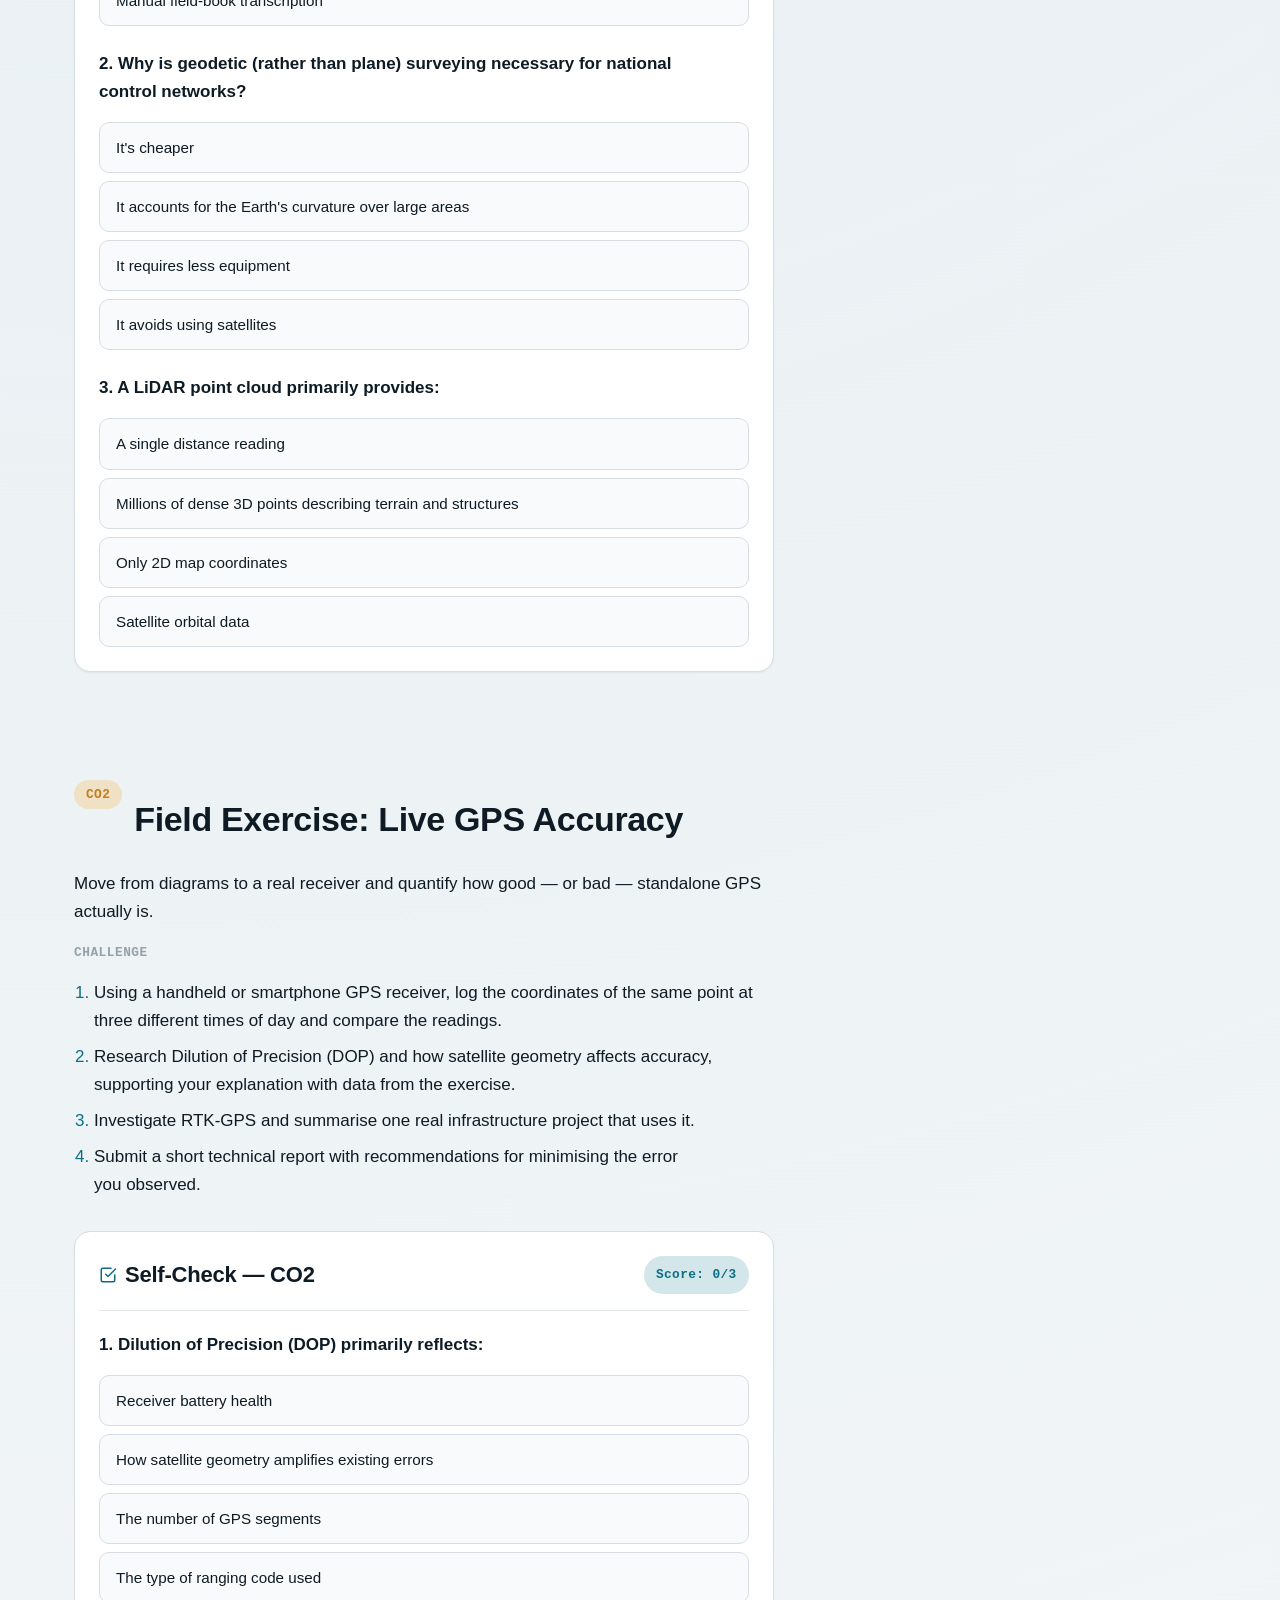
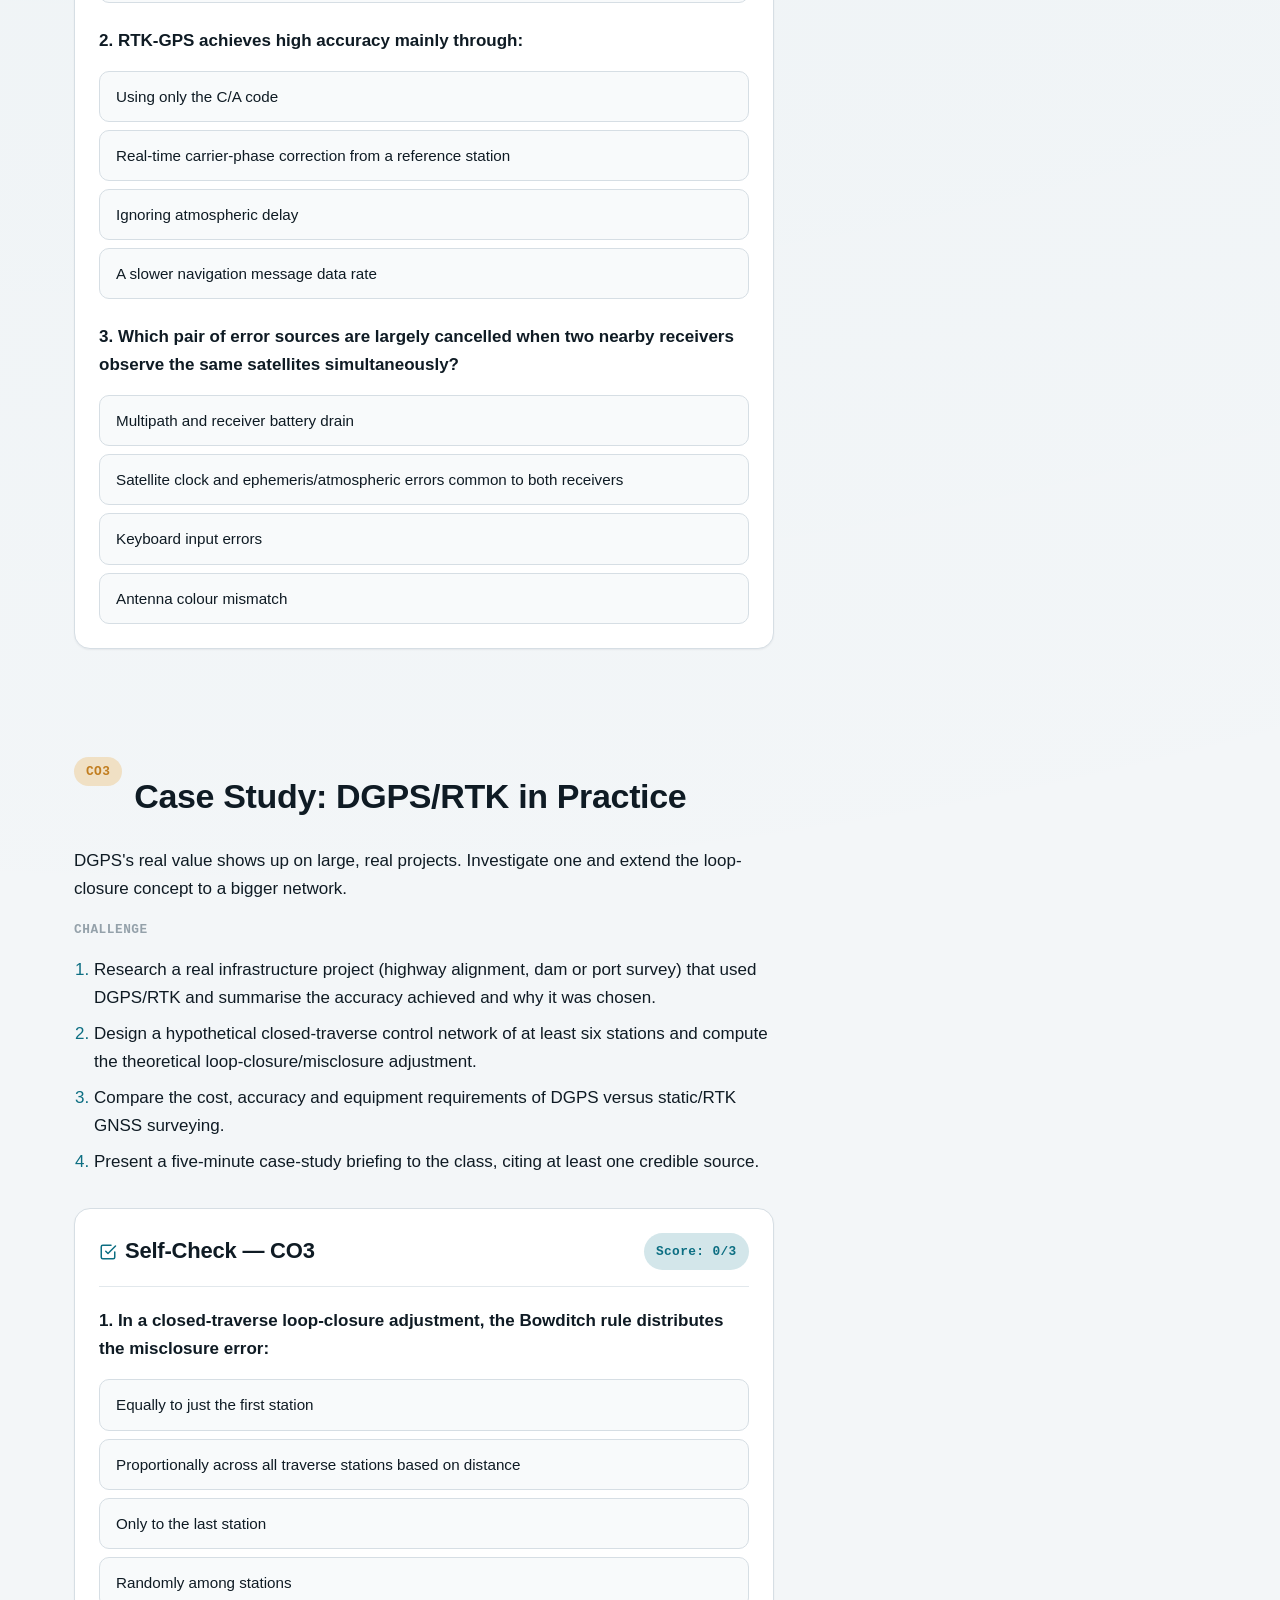
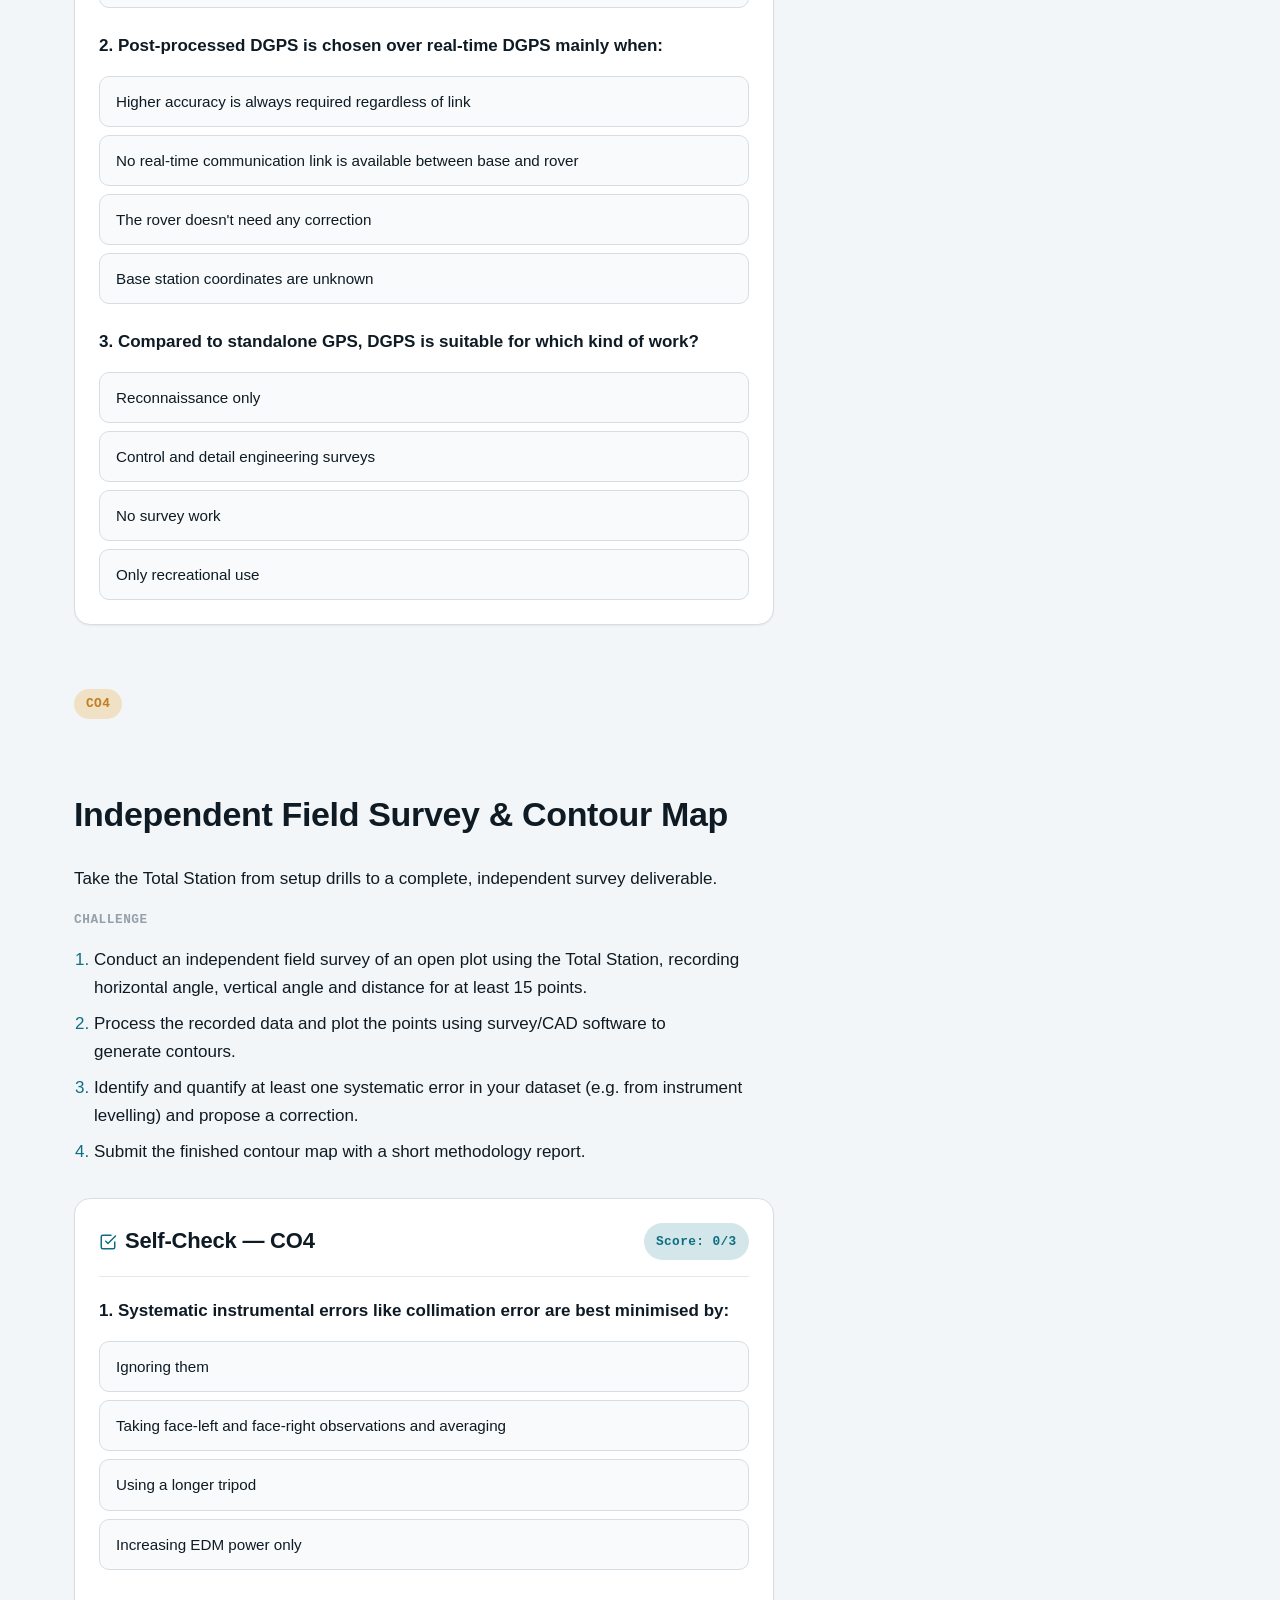
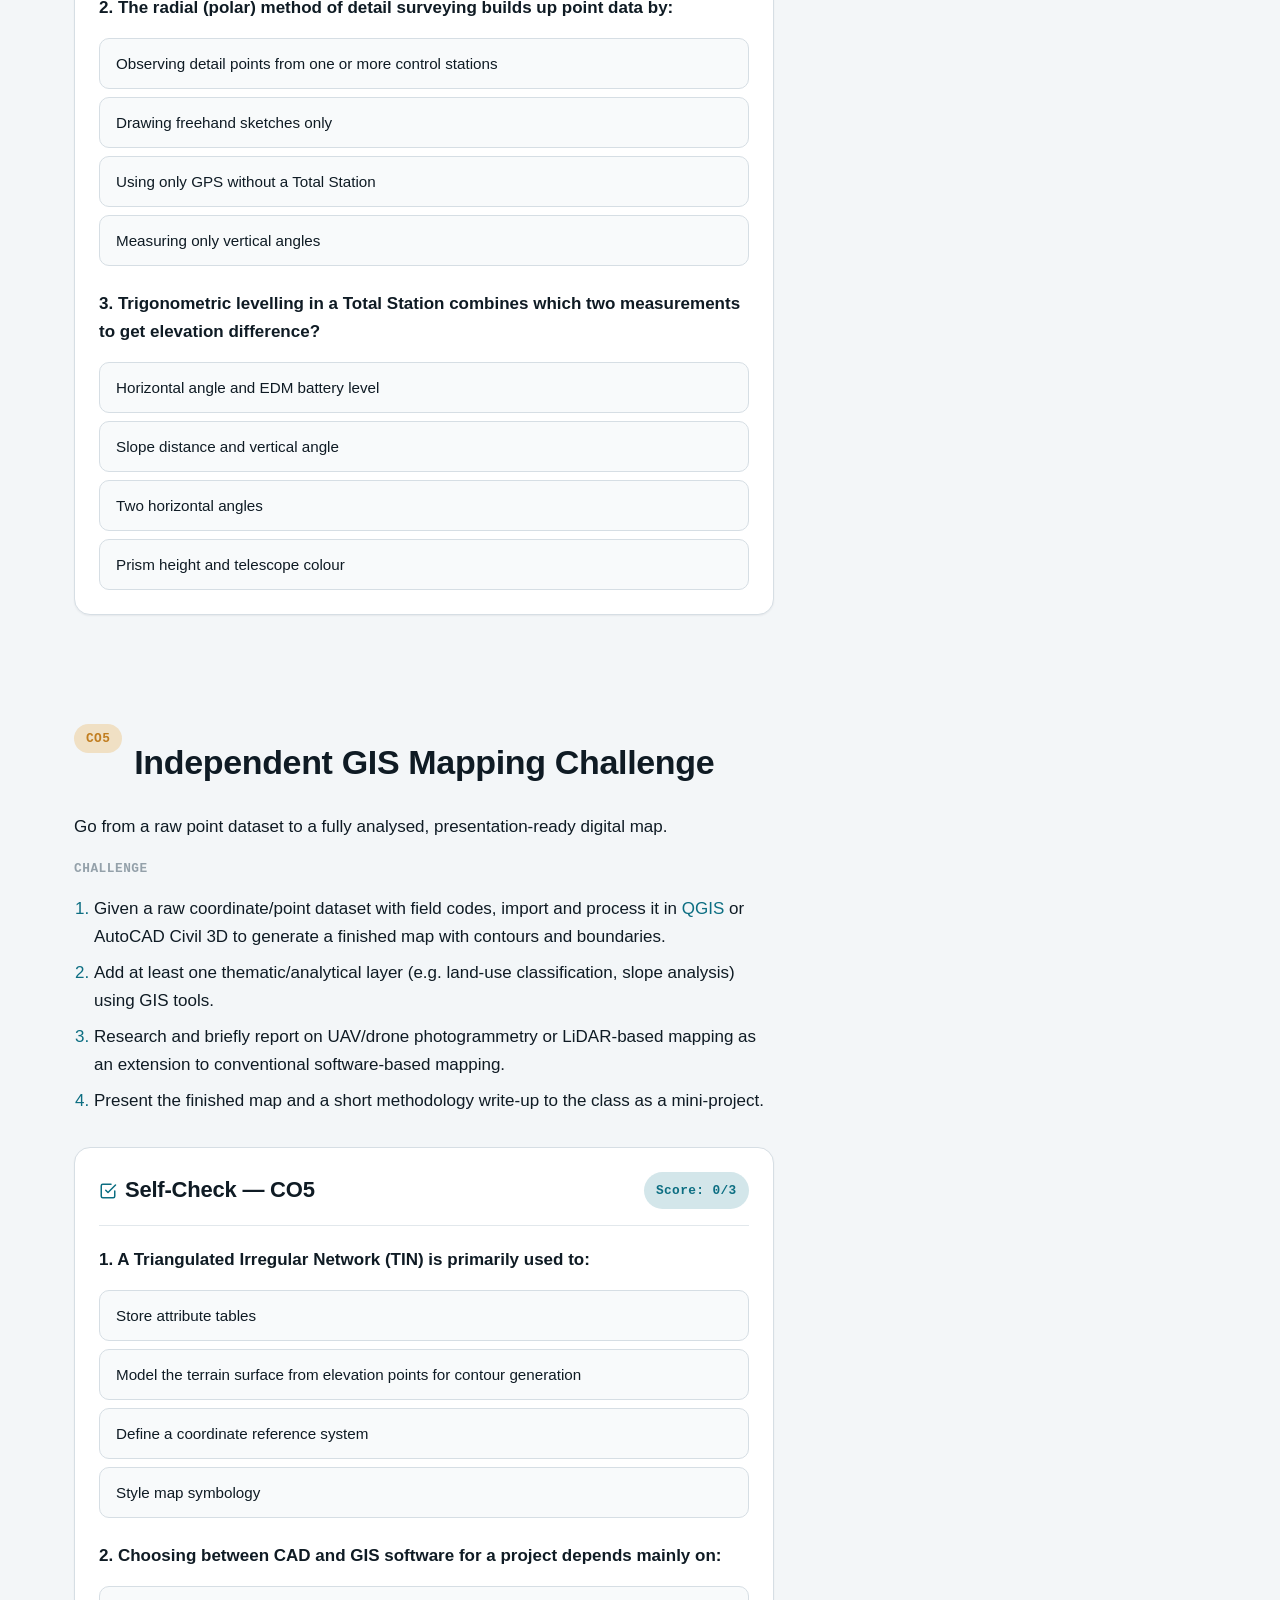
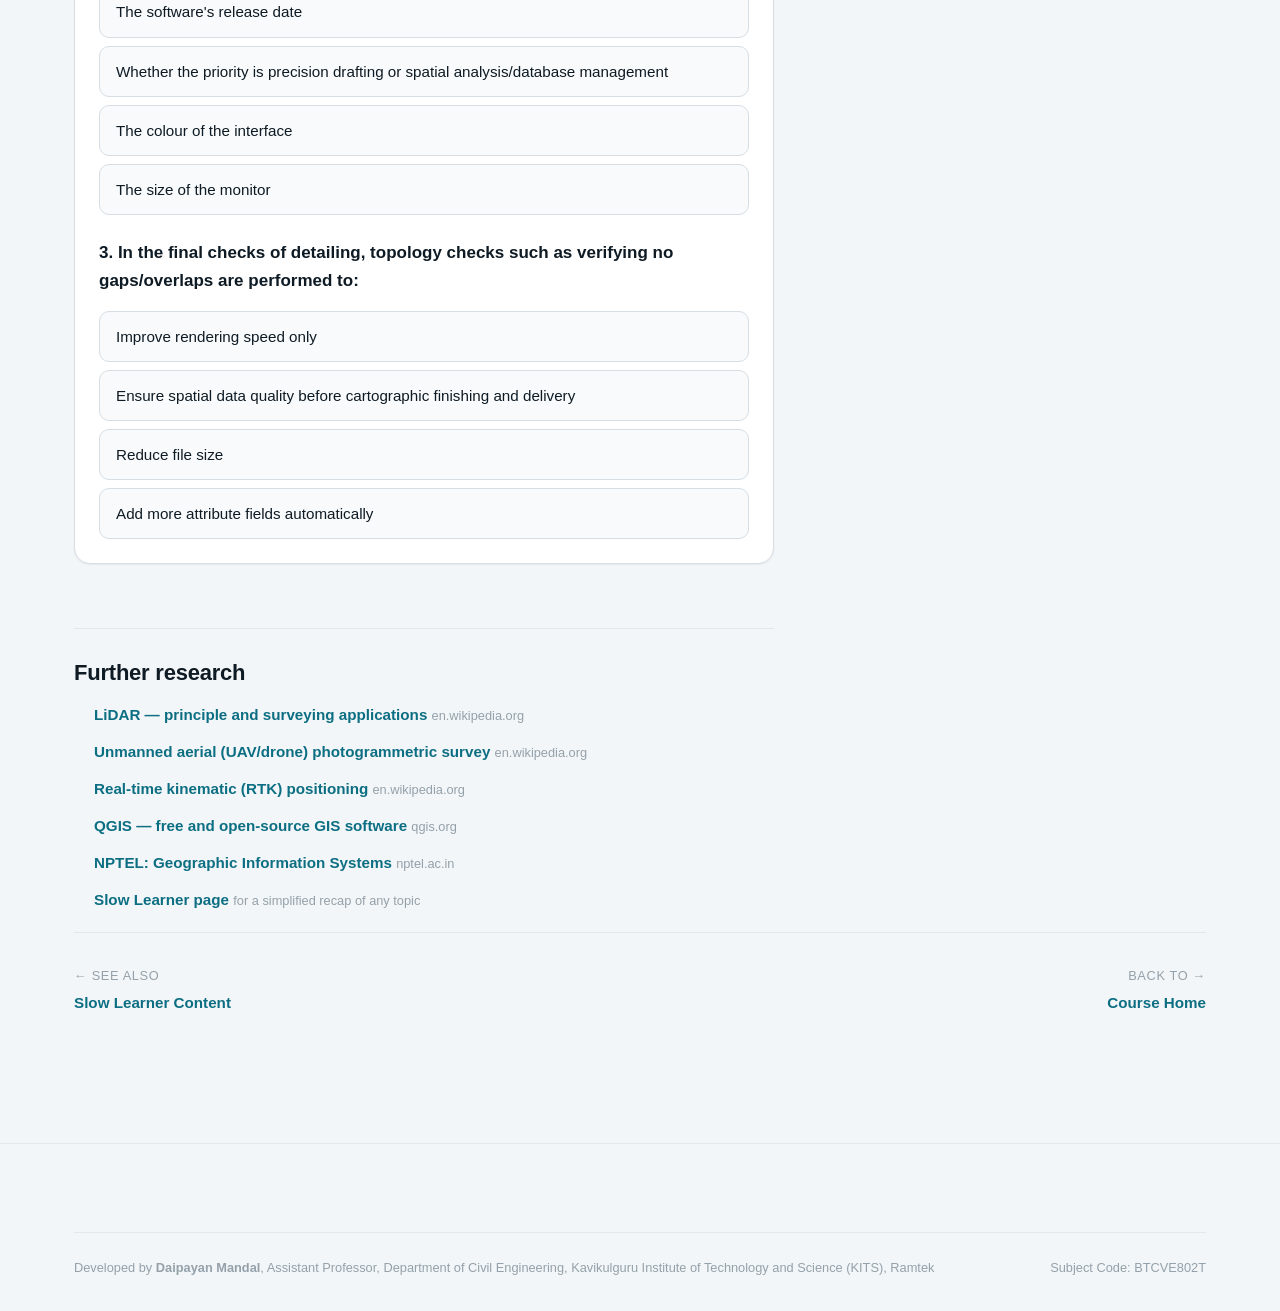
==== commit 39891e0f: "Credit the developer in every page footer and the README Developed by Daipayan Mandal, Assistant Pro" ====
--- a/advanced-learner.html
+++ b/advanced-learner.html
@@ -441,7 +441,7 @@
 <footer class="site-footer">
   <div class="container">
     <div class="footer-bottom">
-      <span>Prepared by Daipayan Mandal · Department of Civil Engineering</span>
+      <span>Developed by <strong>Daipayan Mandal</strong>, Assistant Professor, Department of Civil Engineering, Kavikulguru Institute of Technology and Science (KITS), Ramtek</span>
       <span>Subject Code: BTCVE802T</span>
     </div>
   </div>
--- a/css/style.css
+++ b/css/style.css
@@ -560,3 +560,32 @@
   padding: var(--space-3) var(--space-5); border-radius: var(--radius-md);
 }
 .skip-link:focus { left: var(--space-4); top: var(--space-4); }
+
+/* ===== Interactive concept visuals ===== */
+.ia svg { width: 100%; height: auto; display: block; overflow: hidden; }
+.ia-badge { display: inline-block; font-size: var(--text-xs); font-weight: 700; letter-spacing: 0.04em; color: var(--color-primary); background: var(--color-primary-highlight); border-radius: var(--radius-full); padding: 2px 10px; margin-bottom: var(--space-3); }
+.ia-controls { display: flex; flex-wrap: wrap; gap: var(--space-3) var(--space-6); align-items: center; margin-top: var(--space-4); font-size: var(--text-sm); }
+.ia-controls label { display: flex; align-items: center; gap: var(--space-2); color: var(--color-text-muted); }
+.ia-controls input[type=range] { width: 150px; accent-color: var(--color-primary); }
+.ia-controls input[type=checkbox] { accent-color: var(--color-primary); width: 16px; height: 16px; }
+.ia-controls output { font-family: var(--font-mono); font-size: var(--text-xs); color: var(--color-text); min-width: 7.5em; }
+.ia-num { width: 7em; padding: 4px 8px; border: 1px solid var(--color-border); border-radius: var(--radius-sm); background: var(--color-bg); color: var(--color-text); font: inherit; }
+.ia-btn { font: inherit; font-size: var(--text-sm); padding: 6px 14px; border-radius: var(--radius-full); border: 1px solid var(--color-border); background: var(--color-surface); color: var(--color-text); cursor: pointer; }
+.ia-btn:hover { border-color: var(--color-primary); color: var(--color-primary); }
+.ia-btn.on { background: var(--color-primary-highlight); border-color: var(--color-primary); color: var(--color-primary); }
+.ia-btn:focus-visible, .ia [tabindex]:focus-visible { outline: 2px solid var(--color-primary); outline-offset: 2px; }
+.ia-readout { display: grid; grid-template-columns: repeat(auto-fit, minmax(150px, 1fr)); gap: var(--space-3); margin-top: var(--space-4); }
+.ia-readout div { background: var(--color-surface-offset); border-radius: var(--radius-md); padding: var(--space-2) var(--space-3); }
+.ia-readout span { display: block; font-size: var(--text-xs); color: var(--color-text-muted); }
+.ia-readout b { font-family: var(--font-mono); font-size: var(--text-sm); color: var(--color-text); }
+.ia-status { font-size: var(--text-sm); color: var(--color-text); margin-top: var(--space-3); min-height: 3em; }
+.ia-hint { font-size: var(--text-xs); color: var(--color-text-faint); margin-top: var(--space-2); }
+.ia-err { font-size: var(--text-xs); color: var(--color-danger); }
+.ia:not(.ia-ready) .ia-mount::before { content: "Interactive diagram: needs JavaScript."; font-size: var(--text-xs); color: var(--color-text-faint); }
+@media print { .ia-controls, .ia-hint { display: none; } }
+@media (max-width: 600px) {
+  .ia .ia-mount { overflow-x: auto; -webkit-overflow-scrolling: touch; }
+  .ia .ia-mount > svg { min-width: 520px; }
+  .ia-controls label > span { white-space: nowrap; }
+  .ia-controls label { flex-wrap: wrap; }
+}
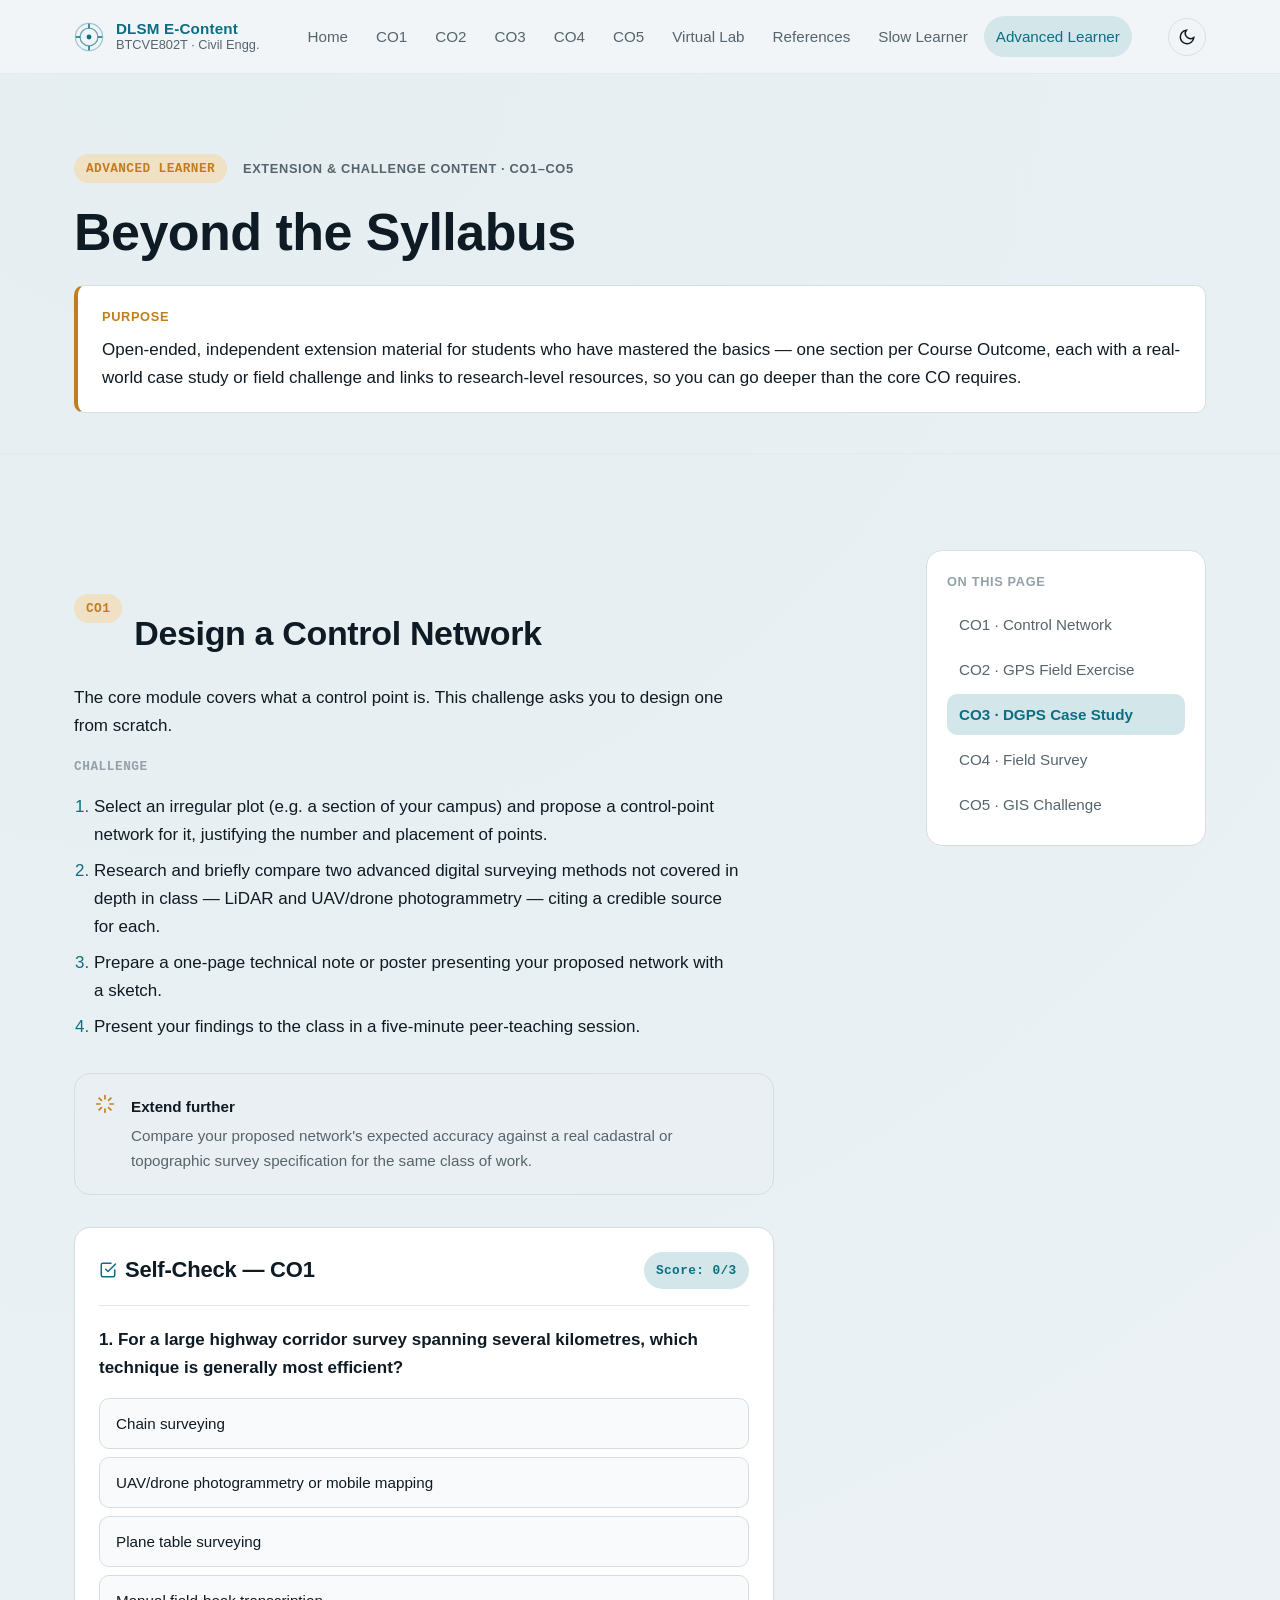
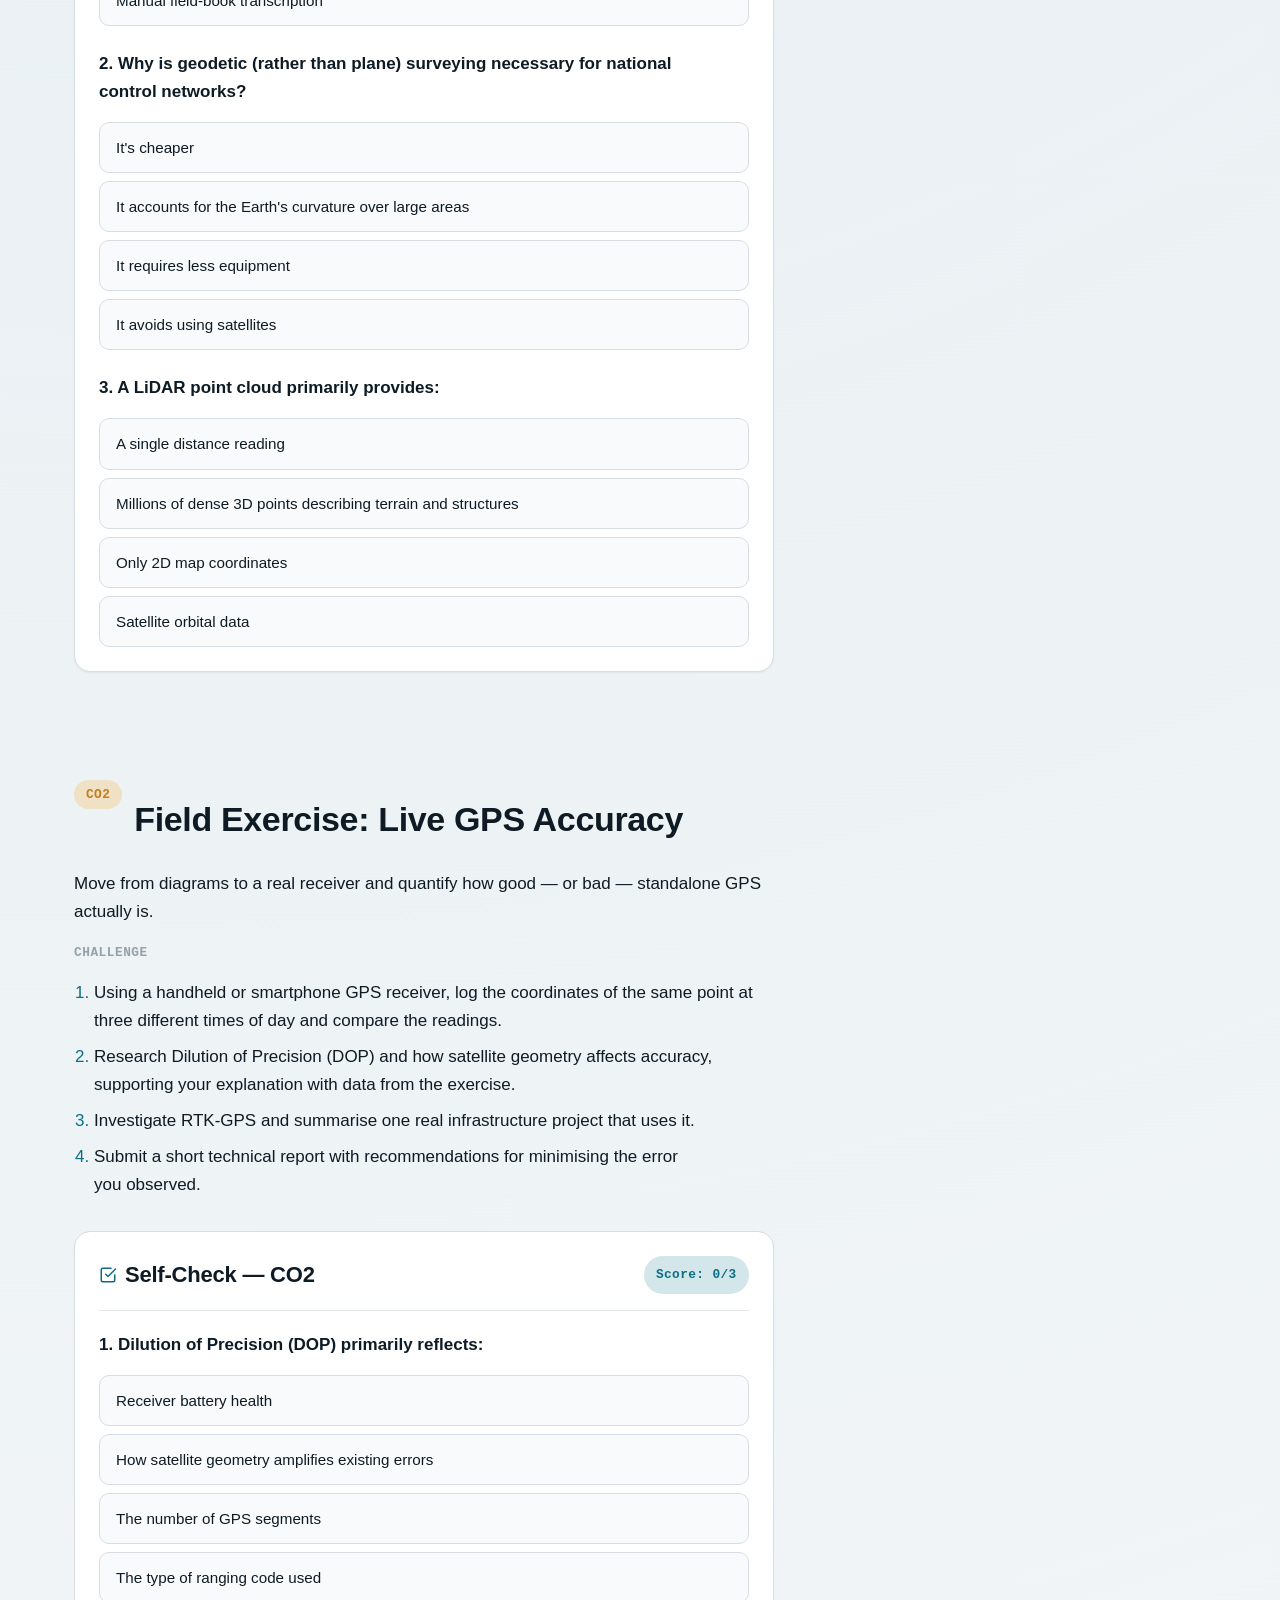
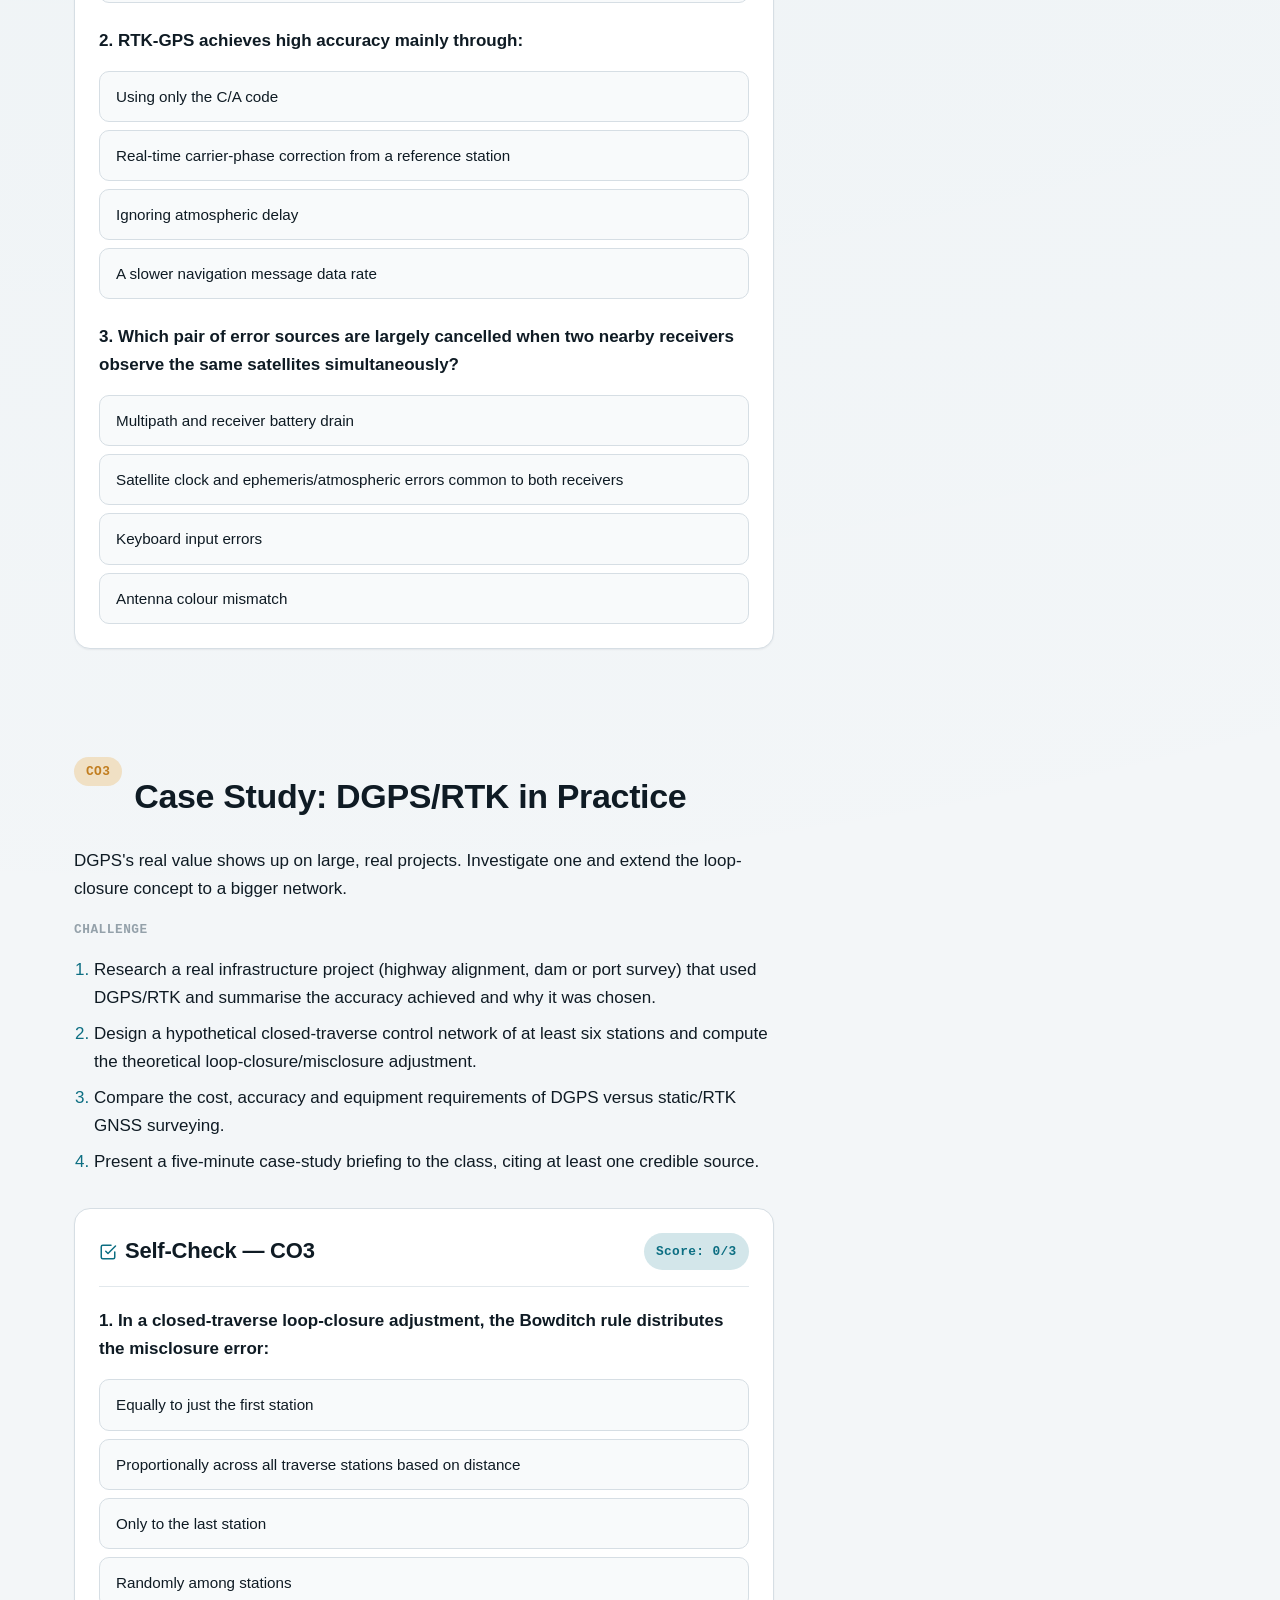
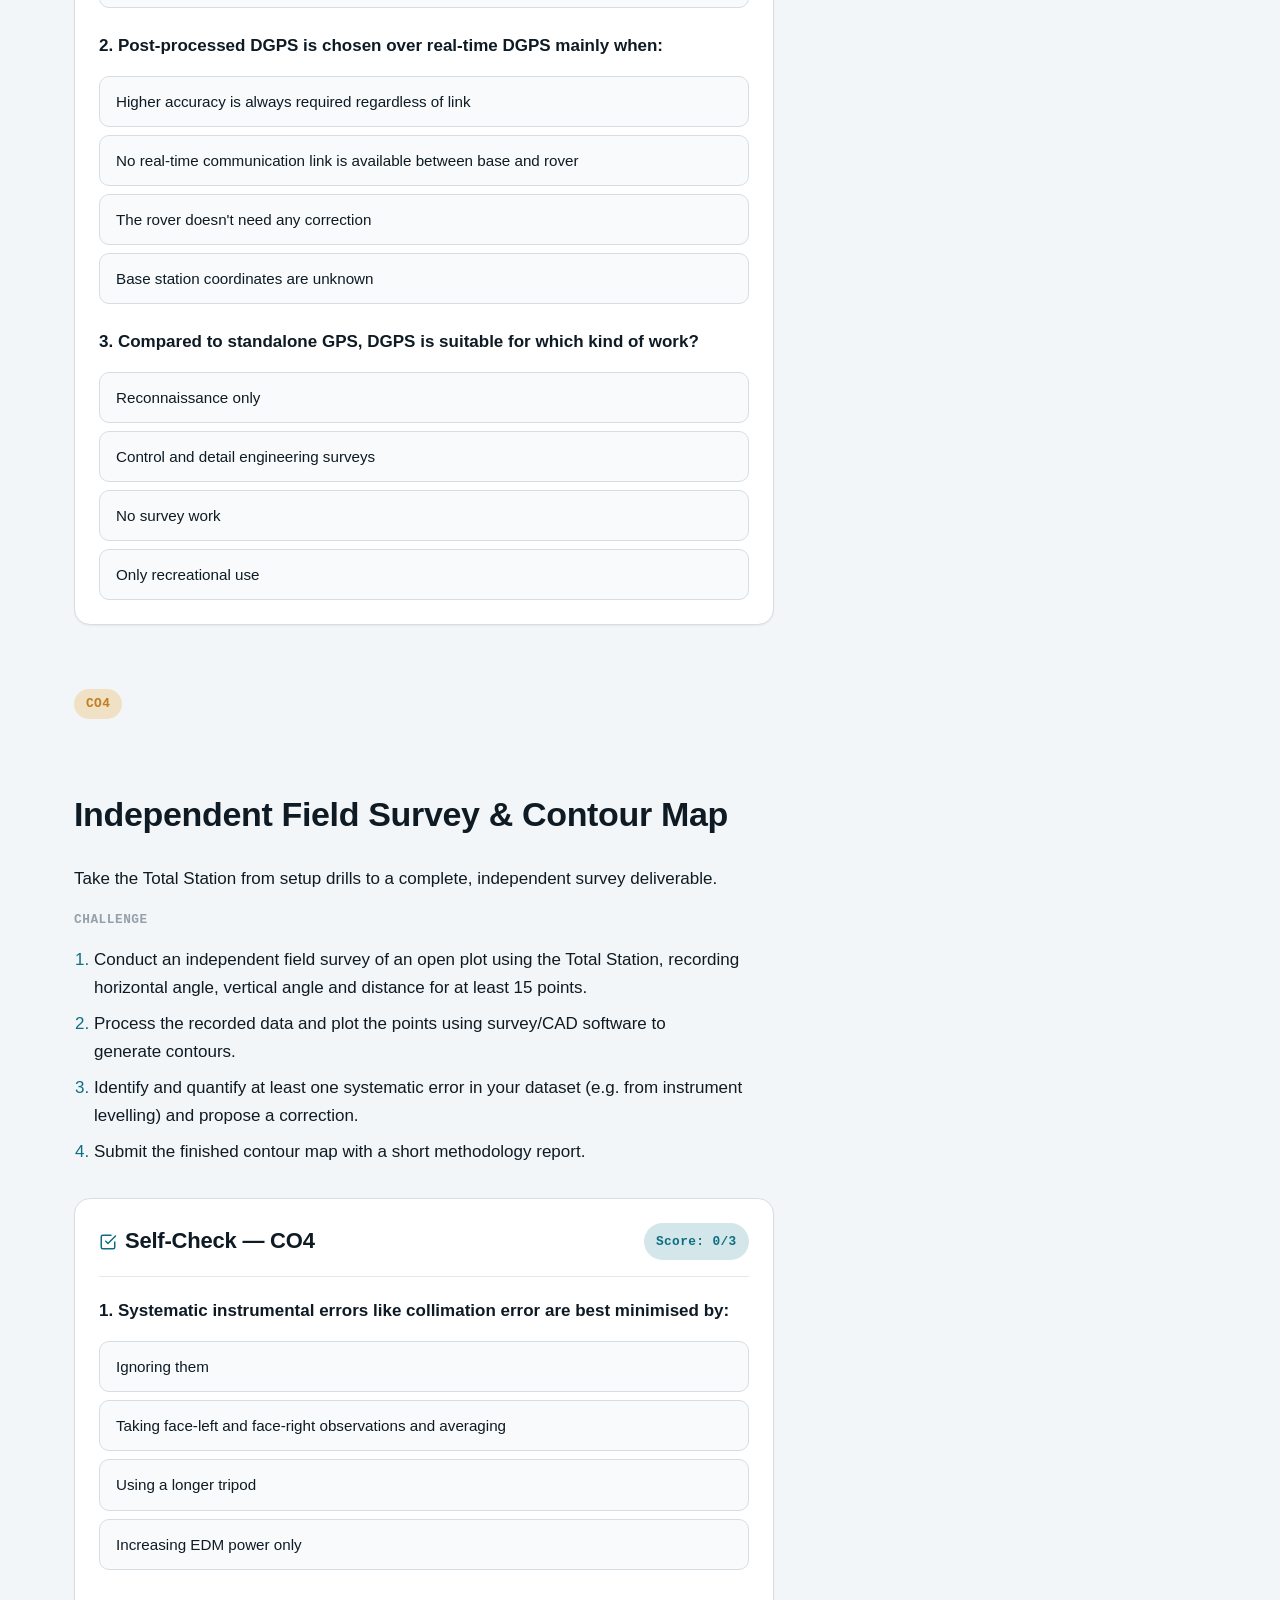
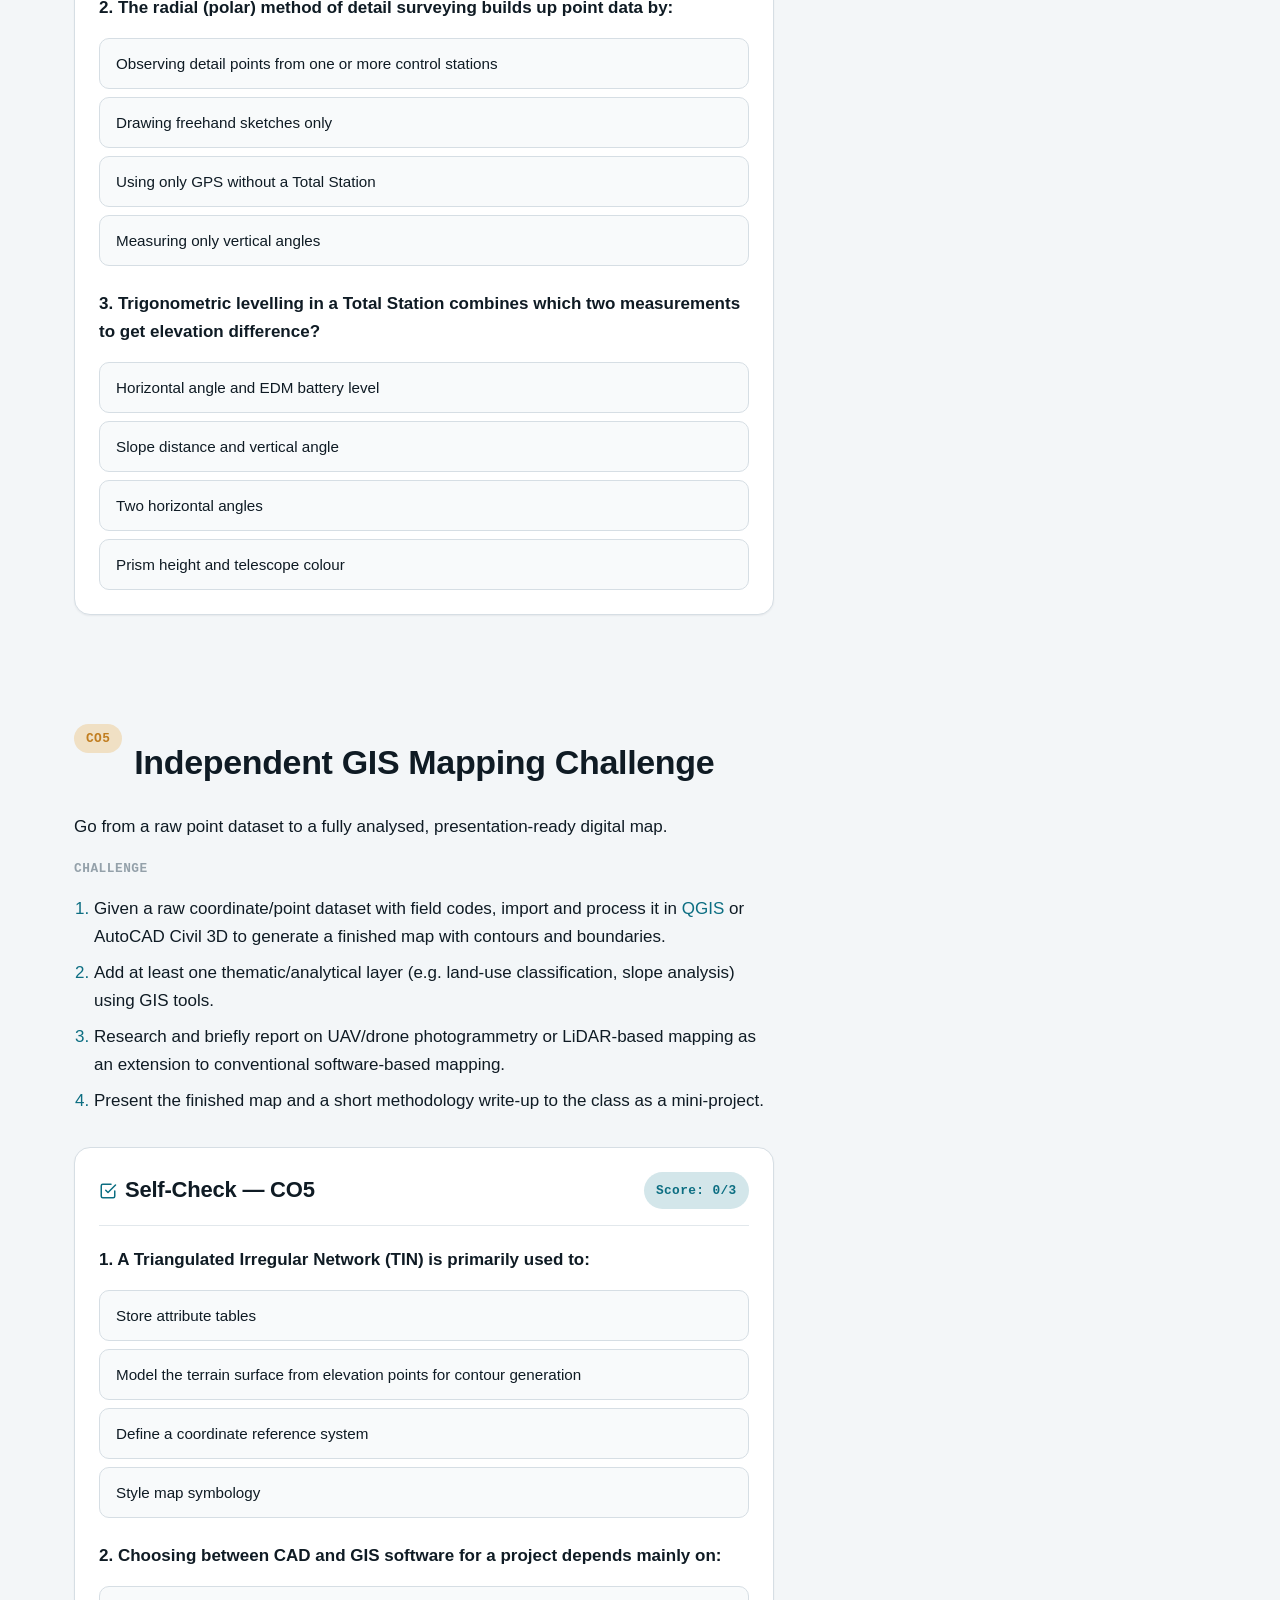
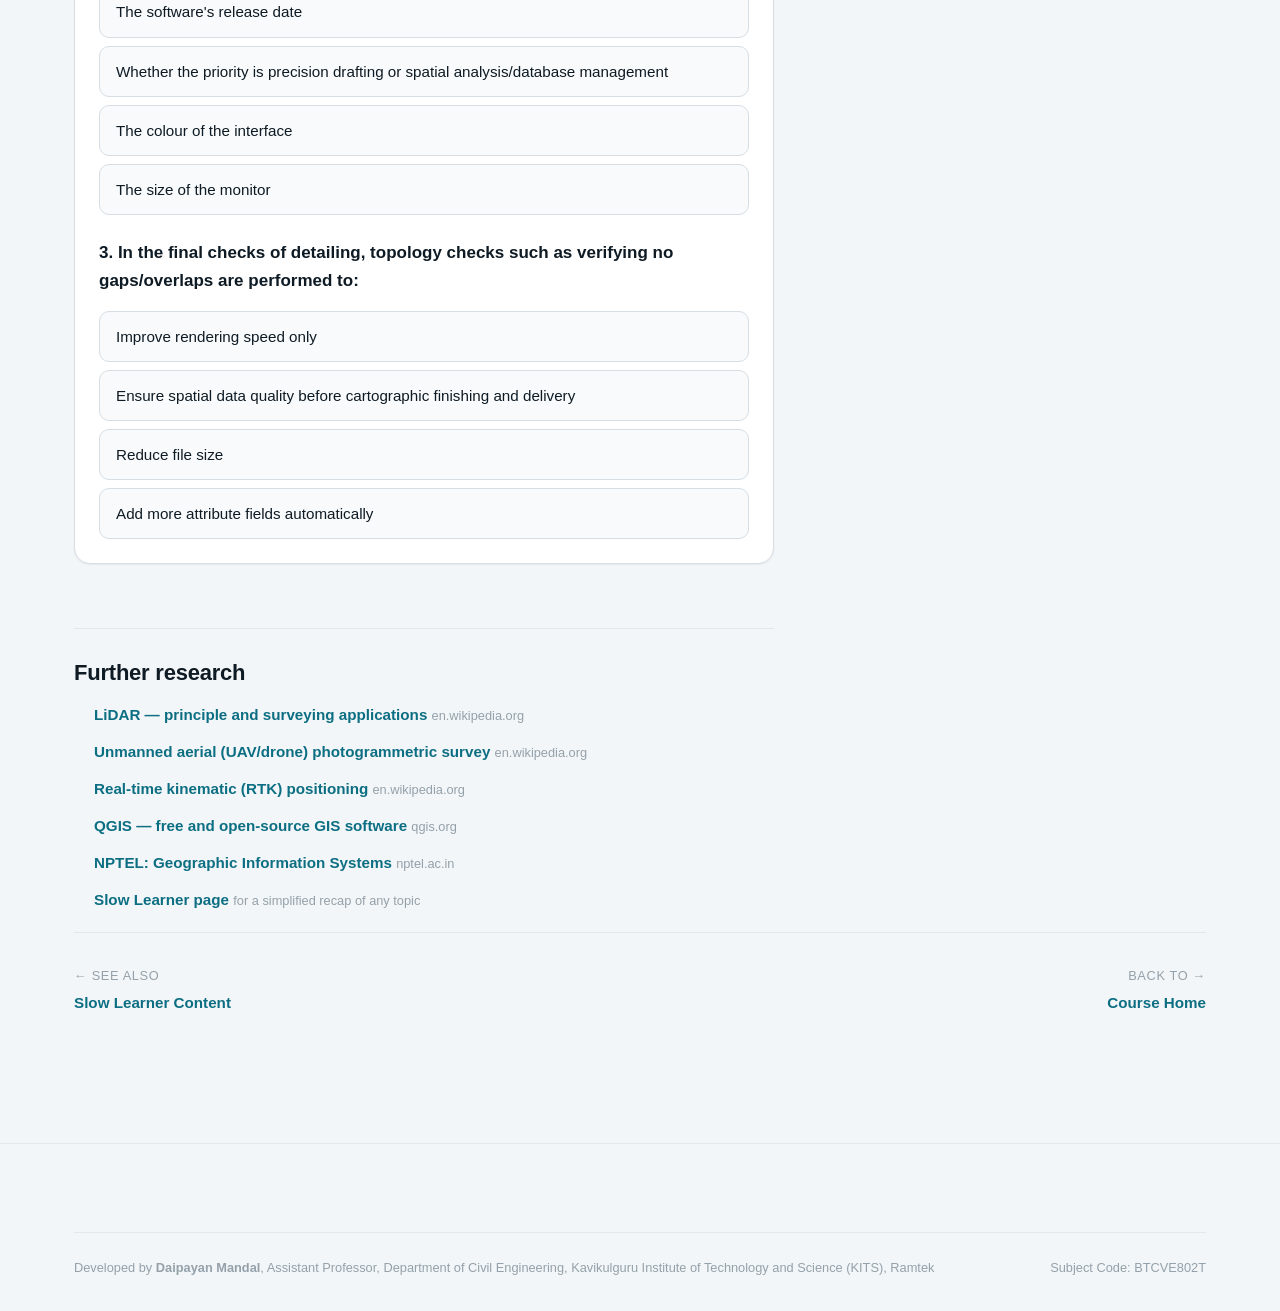
==== commit 4f762a19: "Add Virtual Lab: total station practical simulator Four stages: set up (centring and levelling with " ====
--- a/advanced-learner.html
+++ b/advanced-learner.html
@@ -37,6 +37,7 @@
       <li><a href="co3.html">CO3</a></li>
       <li><a href="co4.html">CO4</a></li>
       <li><a href="co5.html">CO5</a></li>
+      <li><a href="virtual-lab.html">Virtual Lab</a></li>
       <li><a href="references.html">References</a></li>
       <li><a href="slow-learner.html">Slow Learner</a></li>
       <li><a href="advanced-learner.html" aria-current="page">Advanced Learner</a></li>
--- a/css/style.css
+++ b/css/style.css
@@ -589,3 +589,84 @@
   .ia-controls label > span { white-space: nowrap; }
   .ia-controls label { flex-wrap: wrap; }
 }
+
+/* ===== Need for surveying: picture cards ===== */
+.need-grid { display: grid; grid-template-columns: repeat(auto-fit, minmax(210px, 1fr)); gap: var(--space-4); margin: var(--space-6) 0; }
+.need-card { margin: 0; background: var(--color-surface); border: 1px solid var(--color-border); border-radius: var(--radius-lg); padding: var(--space-4); }
+.need-card svg { width: 100%; height: auto; display: block; margin-bottom: var(--space-3); border-radius: var(--radius-md); background: var(--color-surface-offset); }
+.need-card .p-tag { display: inline-block; font-weight: 700; font-size: var(--text-xs); color: var(--color-primary); background: var(--color-primary-highlight); border-radius: var(--radius-full); padding: 2px 10px; margin-bottom: var(--space-2); }
+.need-card .need-title { font-weight: 700; color: var(--color-text); margin: 0 0 var(--space-1); }
+.need-card p { font-size: var(--text-sm); margin: 0; }
+.need-card p:last-child { color: var(--color-text-muted); }
+.callout b.pp { display: inline; color: var(--color-primary); font-weight: 700; }
+
+/* ===== Virtual Lab: total station simulator ===== */
+.tsim-intro { max-width: 80ch; margin-bottom: var(--space-6); }
+.tsim-intro p { margin-bottom: var(--space-3); }
+.tsim { background: var(--color-surface); border: 1px solid var(--color-border); border-radius: var(--radius-xl); padding: var(--space-5); outline: none; }
+.tsim-top { display: flex; flex-direction: column; gap: var(--space-4); margin-bottom: var(--space-5); }
+.tsim-who { display: flex; flex-wrap: wrap; gap: var(--space-3) var(--space-4); align-items: flex-end; }
+.tsim-who label, .tsim-in { display: flex; flex-direction: column; gap: 4px; font-size: var(--text-xs); color: var(--color-text-muted); }
+.tsim input[type=text], .tsim input[type=number], .tsim select { font: inherit; font-size: var(--text-sm); padding: 6px 10px; border: 1px solid var(--color-border); border-radius: var(--radius-sm); background: var(--color-bg); color: var(--color-text); min-width: 0; }
+.tsim input[type=number] { width: 7.5em; }
+.tsim-err { font-size: var(--text-xs); color: var(--color-danger); }
+.tsim-steps { list-style: none; display: grid; grid-template-columns: repeat(4, minmax(0, 1fr)); gap: var(--space-2); margin: 0; padding: 0; }
+.tsim-steps button { width: 100%; display: flex; align-items: center; gap: var(--space-2); font: inherit; font-size: var(--text-sm); text-align: left; padding: var(--space-2) var(--space-3); border-radius: var(--radius-md); border: 1px solid var(--color-border); background: var(--color-surface-offset); color: var(--color-text); cursor: pointer; }
+.tsim-steps button .n { display: inline-grid; place-items: center; width: 24px; height: 24px; border-radius: 50%; background: var(--color-border); font-weight: 700; flex: none; }
+.tsim-steps button.on { border-color: var(--color-primary); background: var(--color-primary-highlight); }
+.tsim-steps button.done .n { background: var(--color-success); color: var(--color-bg); }
+.tsim-steps button:disabled { opacity: 0.45; cursor: not-allowed; }
+.tsim-body { display: grid; grid-template-columns: minmax(0, 1.75fr) minmax(0, 1fr); gap: var(--space-5); align-items: start; }
+.tsim-views { display: grid; grid-template-columns: minmax(0, 1.5fr) minmax(0, 1fr); gap: var(--space-3); }
+.tsim-views.two { grid-template-columns: minmax(0, 1fr) minmax(0, 1fr); }
+.tsim-pane { background: var(--color-surface-offset); border-radius: var(--radius-lg); padding: var(--space-3); }
+.tsim-pane svg { width: 100%; height: auto; display: block; }
+.tsim-pane.plan svg { cursor: crosshair; }
+.tsim-lbl { font-size: var(--text-xs); color: var(--color-text-muted); margin: 0 0 var(--space-2); }
+.tsim-lcd { font-family: var(--font-mono); font-size: var(--text-xs); line-height: 1.7; background: #1f2b2a; color: #c9f2d9; border-radius: var(--radius-md); padding: var(--space-2) var(--space-3); margin-top: var(--space-2); overflow-wrap: anywhere; }
+.tsim-lcd .ok { color: #8ff0a8; } .tsim-lcd .bad { color: #ffb0a0; }
+.tsim-radio { font-size: var(--text-xs); color: var(--color-amber); margin: var(--space-2) 0 0; min-height: 1.5em; }
+.tsim-side { display: flex; flex-direction: column; gap: var(--space-3); min-width: 0; }
+.tsim-proc { font-size: var(--text-sm); padding-left: 1.2em; margin: 0; }
+.tsim-proc li { margin-bottom: var(--space-1); }
+.tsim-grp { display: flex; flex-direction: column; gap: var(--space-2); }
+.tsim-gt { font-size: var(--text-xs); font-weight: 700; color: var(--color-text-muted); text-transform: uppercase; letter-spacing: 0.04em; }
+.tsim-row { display: flex; flex-wrap: wrap; gap: var(--space-2); align-items: flex-end; }
+.tsim-btn { font: inherit; font-size: var(--text-sm); padding: 6px 12px; border-radius: var(--radius-md); border: 1px solid var(--color-border); background: var(--color-surface); color: var(--color-text); cursor: pointer; }
+.tsim-btn.sm { font-size: var(--text-xs); padding: 5px 8px; font-family: var(--font-mono); }
+.tsim-btn:hover:not(:disabled) { border-color: var(--color-primary); color: var(--color-primary); }
+.tsim-btn.primary { background: var(--color-primary); border-color: var(--color-primary); color: var(--color-bg); }
+.tsim-btn.primary:hover { color: var(--color-bg); opacity: 0.9; }
+.tsim-btn.ghost { background: transparent; }
+.tsim-btn:disabled { opacity: 0.45; cursor: not-allowed; }
+.tsim-btn:focus-visible, .tsim-steps button:focus-visible { outline: 2px solid var(--color-primary); outline-offset: 2px; }
+.tsim-msg { font-size: var(--text-sm); margin: 0; padding: var(--space-2) var(--space-3); border-radius: var(--radius-md); background: var(--color-surface-offset); min-height: 2.6em; }
+.tsim-msg.s { background: var(--color-success-highlight); color: var(--color-success); }
+.tsim-msg.e { background: var(--color-danger-highlight, var(--color-surface-offset)); color: var(--color-danger); }
+.tsim-msg.w { color: var(--color-amber); }
+.tsim-note { font-size: var(--text-sm); margin: 0; }
+.tsim-tape { font-size: var(--text-sm); background: var(--color-amber-highlight); border-radius: var(--radius-md); padding: var(--space-3); margin-bottom: var(--space-3); }
+.tsim-tape .big { display: block; font-family: var(--font-mono); font-size: var(--text-lg); margin-top: var(--space-1); }
+.tsim-ctrl-list { font-size: var(--text-xs); font-family: var(--font-mono); border-collapse: collapse; }
+.tsim-ctrl-list th, .tsim-ctrl-list td { padding: 3px 10px 3px 0; text-align: left; }
+.tsim-ctrl-list th { font-family: var(--font-body, inherit); color: var(--color-text-muted); font-weight: 700; }
+.tsim-book { margin-top: var(--space-6); }
+.tsim-book h3 { font-size: var(--text-base); margin-bottom: var(--space-3); }
+.tsim-tablewrap { overflow-x: auto; }
+.tsim-fb { font-family: var(--font-mono); font-size: var(--text-xs); white-space: nowrap; }
+.tsim .ok { color: var(--color-success); font-weight: 700; }
+.tsim .bad { color: var(--color-danger); font-weight: 700; }
+.tsim-foot { display: flex; flex-wrap: wrap; gap: var(--space-3); margin-top: var(--space-5); padding-top: var(--space-4); border-top: 1px solid var(--color-border); }
+@media (max-width: 1000px) {
+  .tsim-body { grid-template-columns: minmax(0, 1fr); }
+}
+@media (max-width: 640px) {
+  .tsim { padding: var(--space-3); }
+  .tsim-views, .tsim-views.two { grid-template-columns: minmax(0, 1fr); }
+  .tsim-steps { grid-template-columns: repeat(2, minmax(0, 1fr)); }
+}
+.tsim-pad { display: grid; gap: var(--space-1); }
+.tsim-pad.five { grid-template-columns: repeat(5, minmax(0, 1fr)); }
+.tsim-pad.four { grid-template-columns: repeat(4, minmax(0, 1fr)); }
+.tsim-pad .tsim-btn { padding: 6px 2px; white-space: nowrap; }
+.tsim-pad.three { grid-template-columns: repeat(3, minmax(0, 1fr)); }
